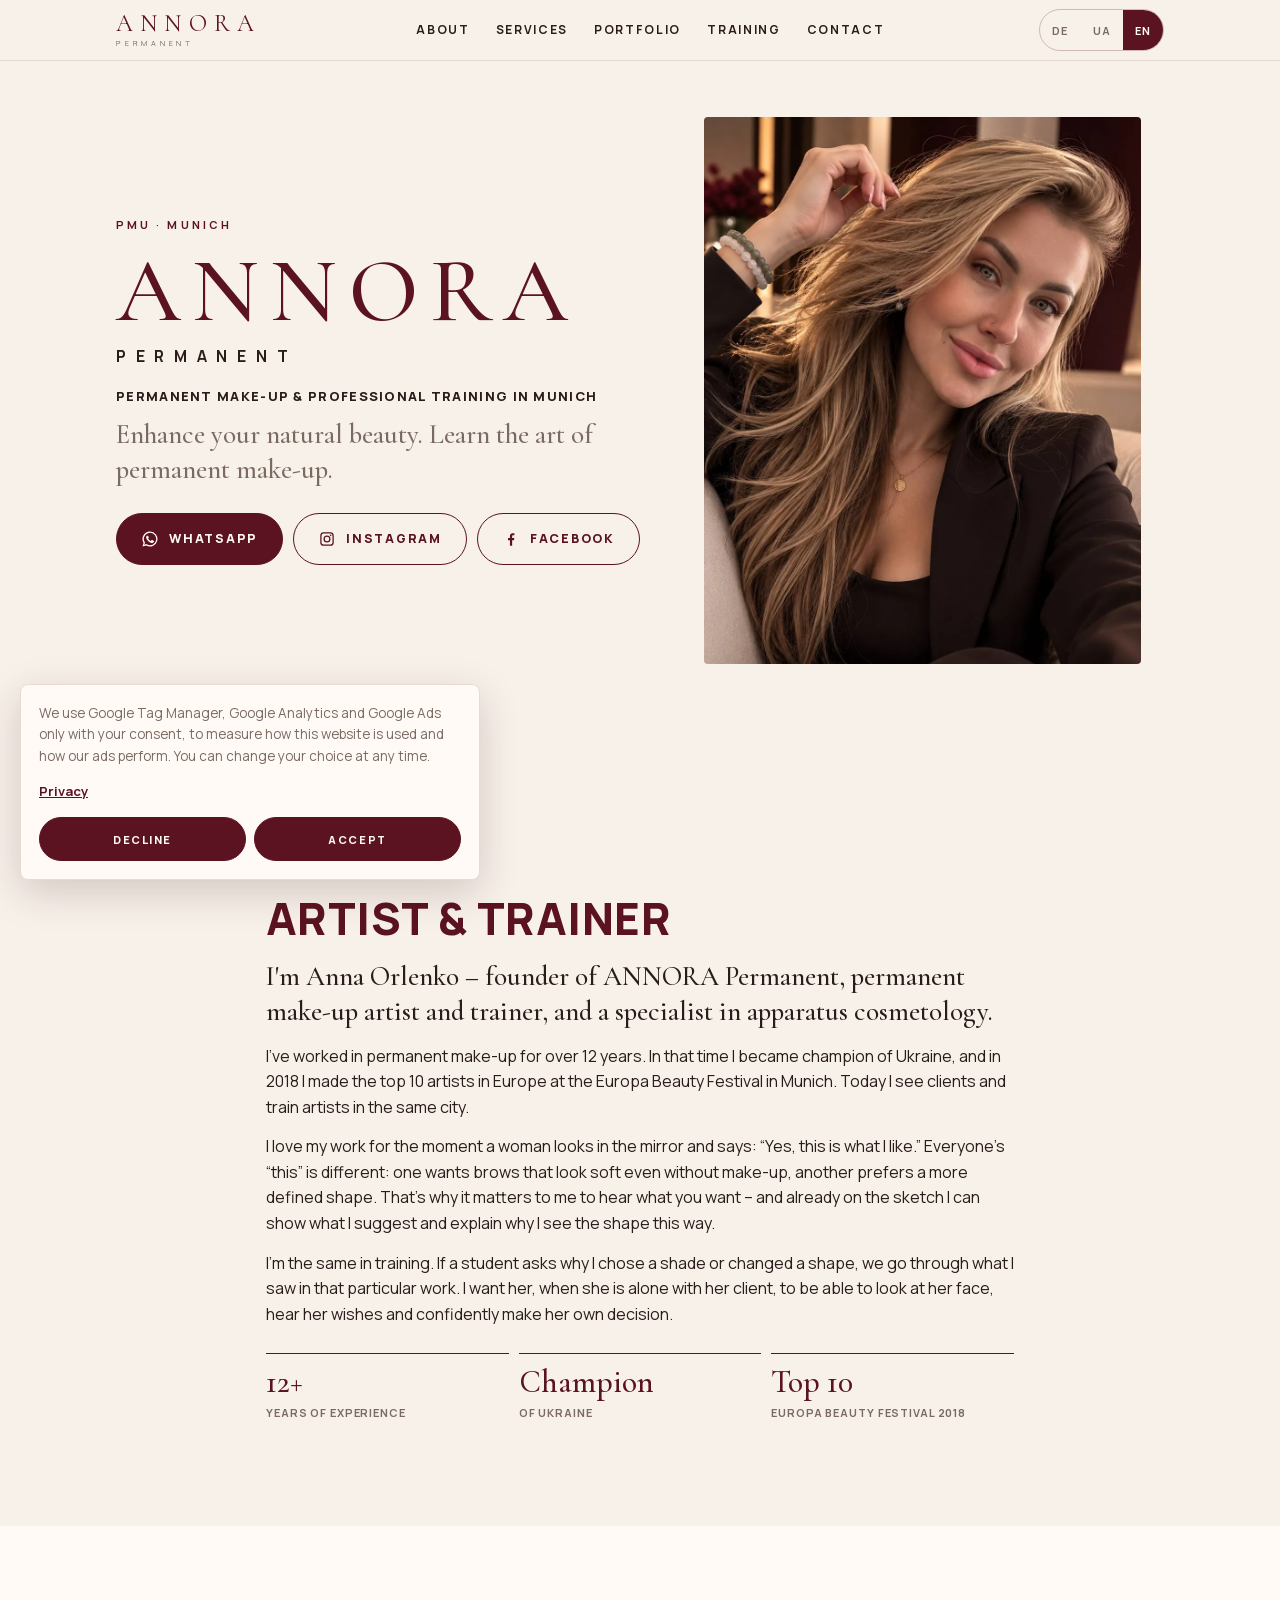
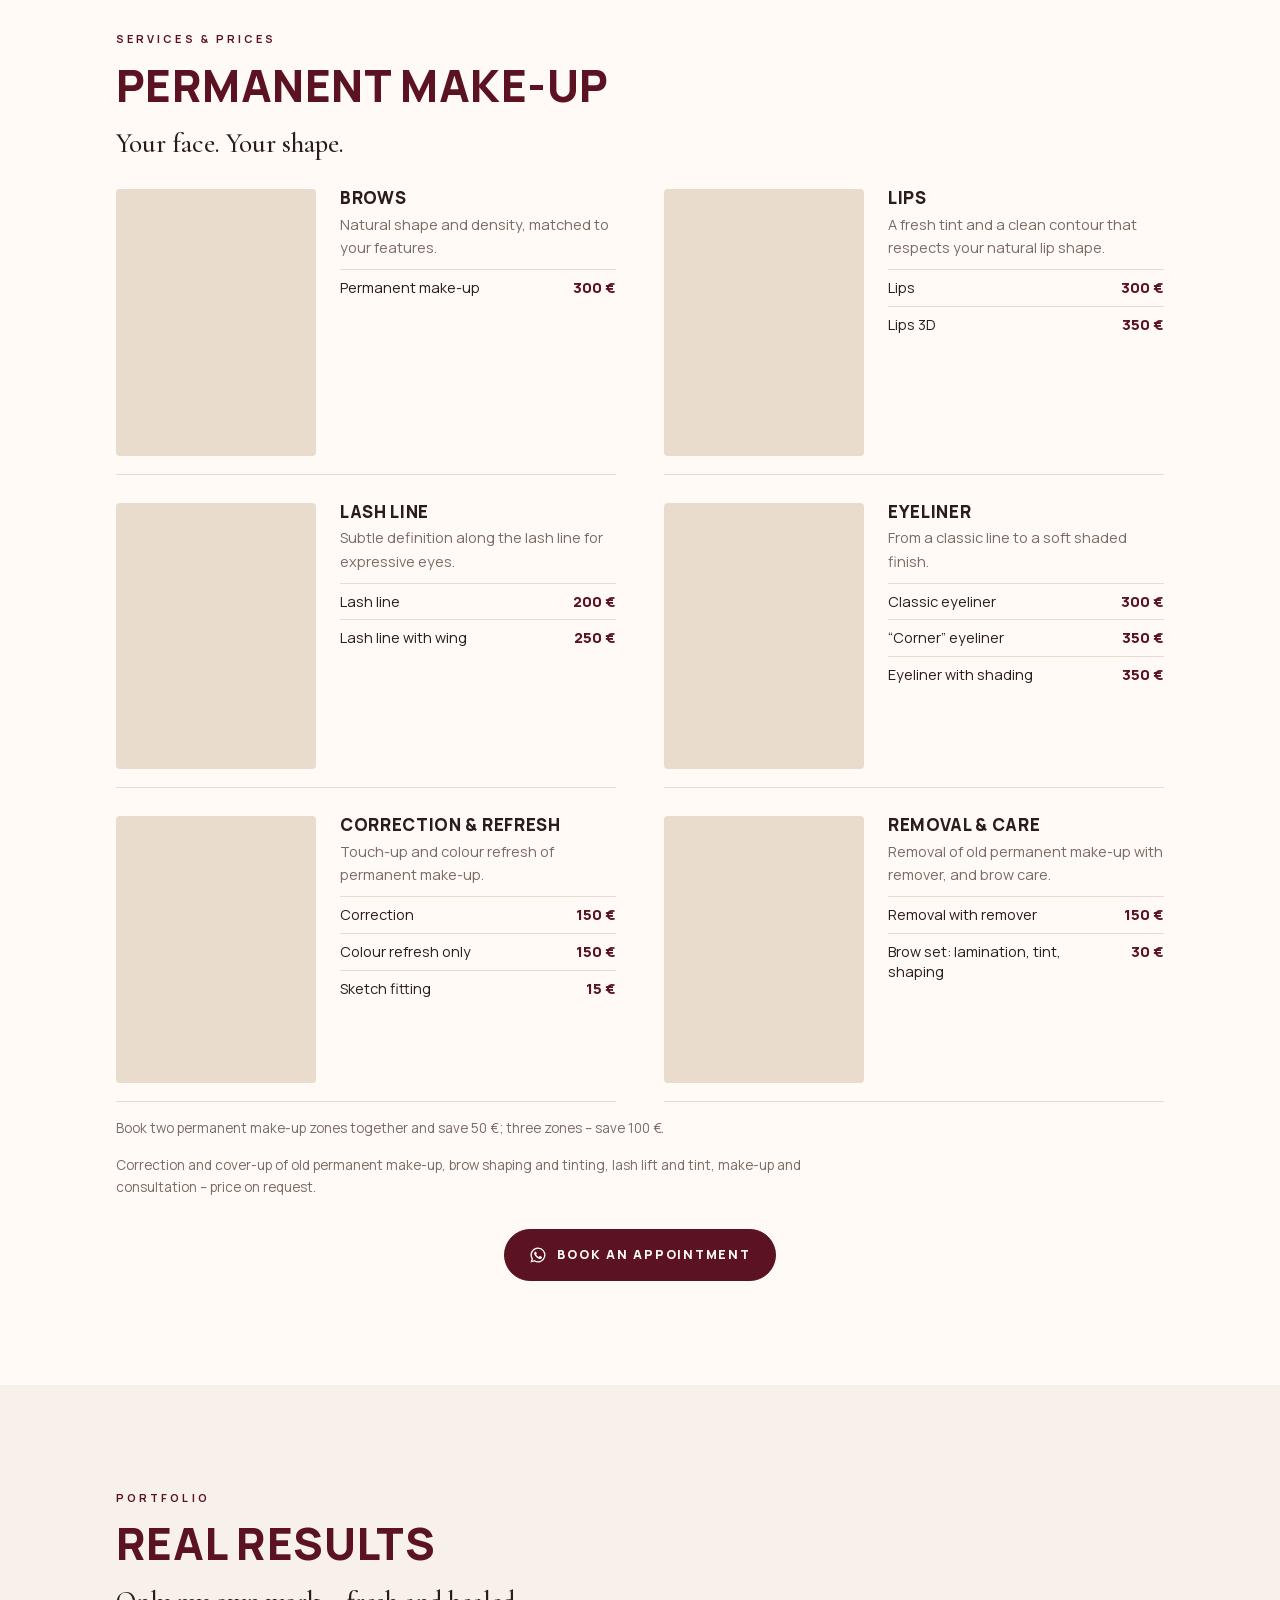
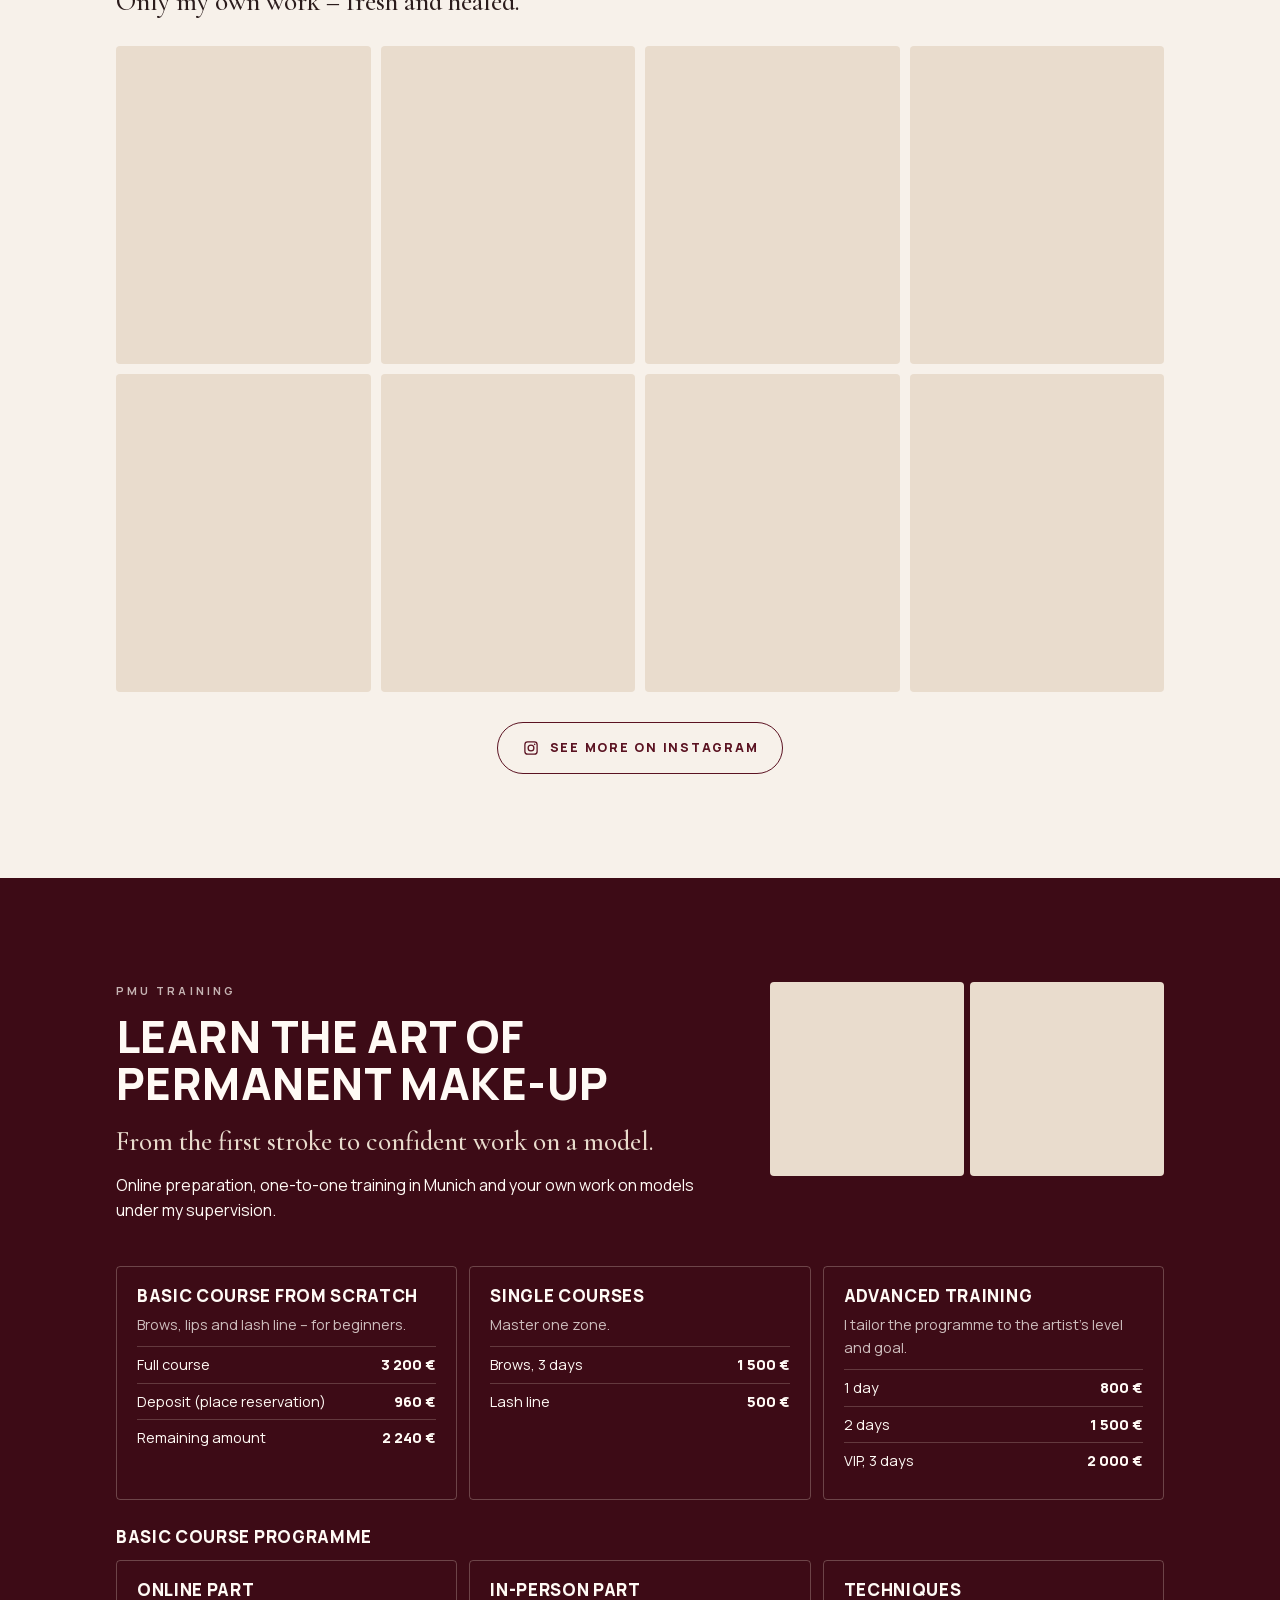
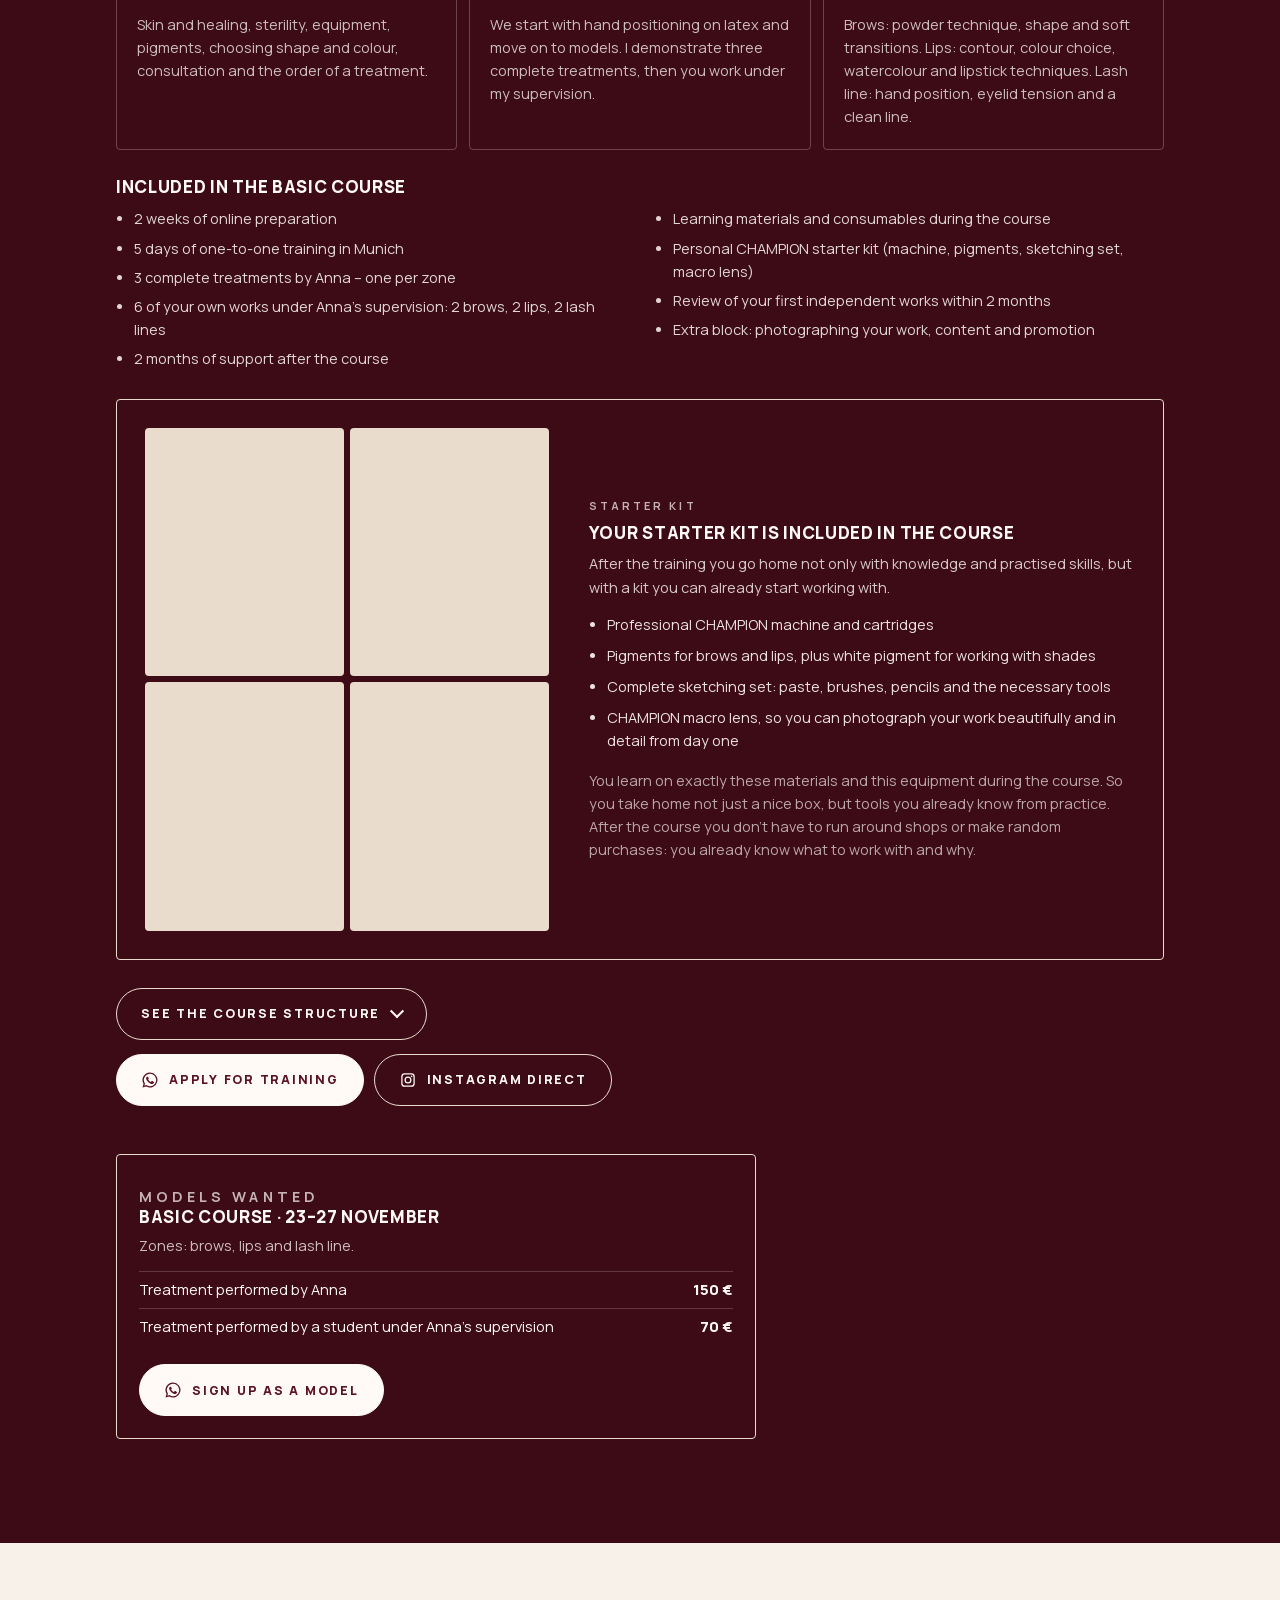
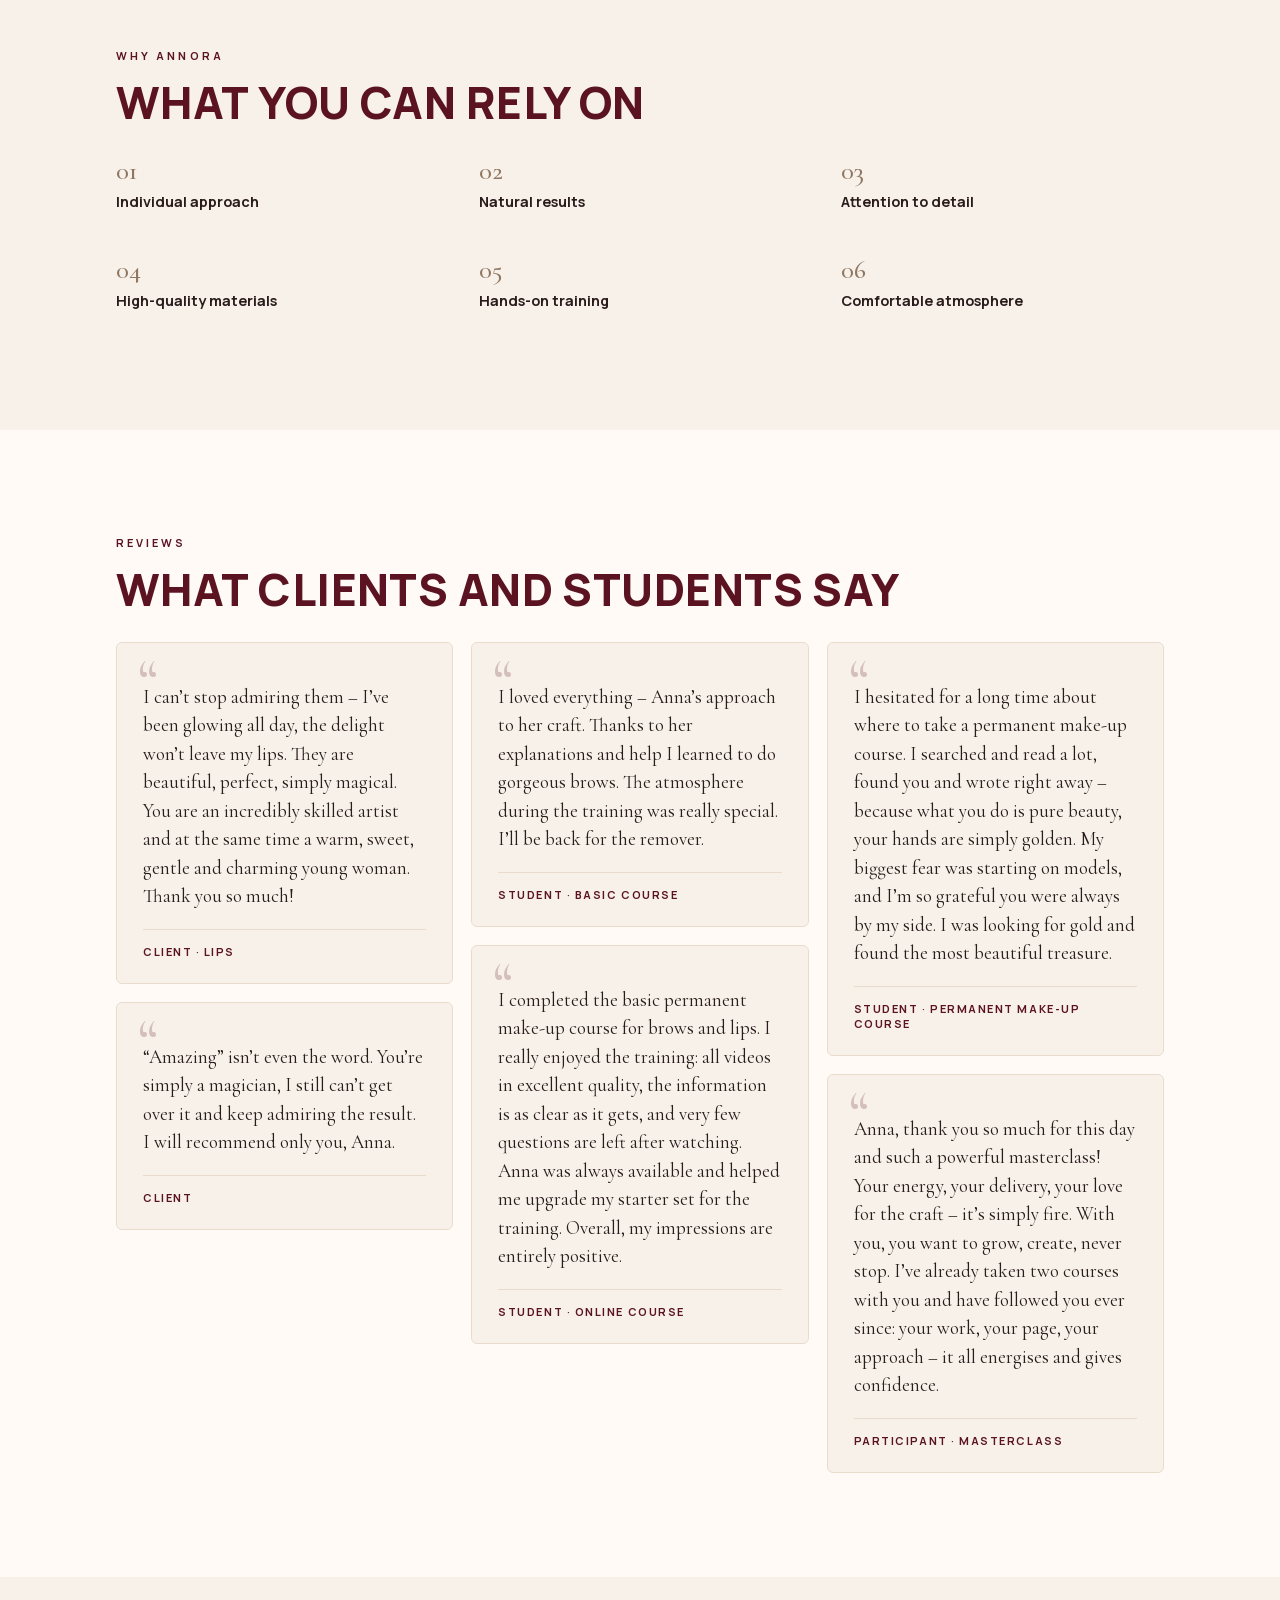
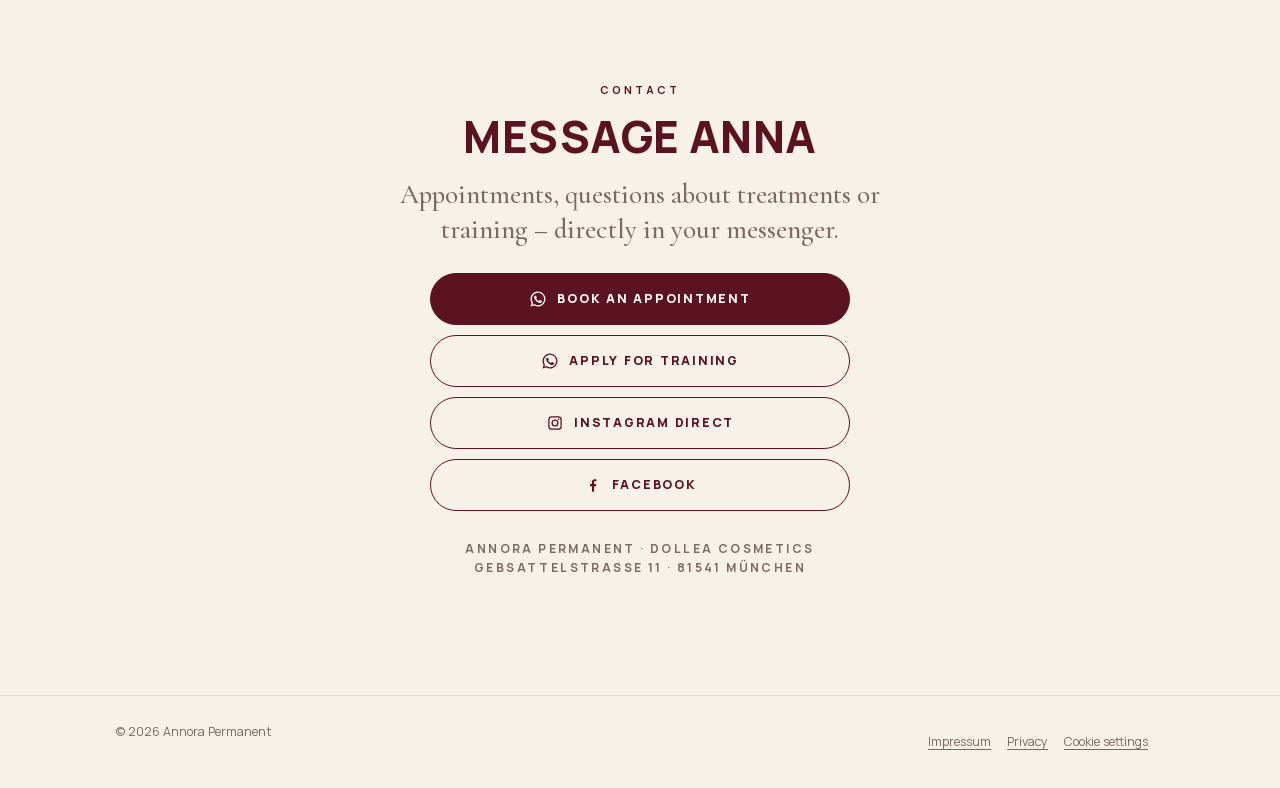
==== index.html @ d79e2d9b "Annora Permanent: landing site (DE/UK/EN) Co-Authored-By: Claude Sonnet 5.5 <noreply@anthropic.com>" ====
<!doctype html>
<html lang="de">
<head>
<meta charset="utf-8">
<meta name="viewport" content="width=device-width, initial-scale=1">
<meta http-equiv="Content-Security-Policy" content="default-src 'none'; script-src 'self' https://www.googletagmanager.com; style-src 'self'; font-src 'self'; img-src 'self' data: https://www.googletagmanager.com https://*.google-analytics.com https://www.google.com https://*.g.doubleclick.net https://www.googleadservices.com; connect-src 'self' https://*.google-analytics.com https://*.analytics.google.com https://*.googletagmanager.com https://*.g.doubleclick.net https://www.google.com https://www.googleadservices.com; base-uri 'self'; form-action 'none'; object-src 'none'">
<meta name="referrer" content="strict-origin-when-cross-origin">
<meta name="robots" content="noindex, nofollow">
<meta name="theme-color" content="#f7f1ea">
<title>Annora Permanent – Permanent Make-up & PMU Ausbildung in München</title>
<meta name="description" content="Permanent Make-up in München: Augenbrauen, Lippen, Wimpernkranz, Korrektur und Entfernung. PMU Ausbildung für Einsteiger und Profis bei Anna – über 12 Jahre Erfahrung.">
<link rel="preload" href="fonts/manrope-latin-0.woff2" as="font" type="font/woff2" crossorigin>
<link rel="preload" href="fonts/cormorant-garamond-latin-0.woff2" as="font" type="font/woff2" crossorigin>
<link rel="stylesheet" href="styles.css">
</head>
<body>

<div class="note" data-i18n="note"></div>

<header>
  <div class="wrap bar">
    <a class="logo" href="#top">ANNORA<small>PERMANENT</small></a>
    <nav>
      <a href="#about" data-i18n="nav.about"></a>
      <a href="#services" data-i18n="nav.services"></a>
      <a href="#portfolio" data-i18n="nav.portfolio"></a>
      <a href="#training" data-i18n="nav.training"></a>
      <a href="#contact" data-i18n="nav.contact"></a>
    </nav>
    <div class="lang" role="group" aria-label="Sprache">
      <button type="button" data-lang="de">DE</button><button type="button" data-lang="uk">UA</button><button type="button" data-lang="en">EN</button>
    </div>
  </div>
</header>

<noscript><p class="note"><a href="https://www.instagram.com/annora_permanent/" rel="noopener noreferrer">Annora Permanent auf Instagram</a></p></noscript>
<main id="top">
<section class="hero">
  <div class="wrap hero-grid">
    <div class="ph photo"><img src="img/hero.webp?v=20261115" width="960" height="1200" alt="" data-alt="hero" fetchpriority="high" decoding="async"></div>
    <div>
      <p class="eyebrow" data-i18n="hero.eyebrow"></p>
      <h1>ANNORA<span>PERMANENT</span></h1>
      <p class="sub" data-i18n="hero.sub"></p>
      <p class="lead" data-i18n="hero.lead"></p>
      <div class="btns">
        <a class="btn solid" data-channel="whatsapp" data-intent="appointment"><svg><use href="#i-wa"/></svg>WhatsApp</a>
        <a class="btn" data-channel="instagram" data-intent="appointment"><svg><use href="#i-ig"/></svg>Instagram</a>
        <a class="btn" data-channel="facebook" data-intent="appointment"><svg><use href="#i-fb"/></svg>Facebook</a>
      </div>
    </div>
  </div>
</section>

<section class="about" id="about">
  <div class="wrap about-grid">
    <div>
      <p class="eyebrow" data-i18n="about.eyebrow"></p>
      <h2 data-i18n="about.title"></h2>
      <p class="lead" data-i18n="about.lead"></p>
      <p data-i18n="about.p1"></p>
      <p data-i18n="about.p2"></p>
      <p data-i18n="about.p3"></p>
      <ul class="facts" id="facts"></ul>
    </div>
  </div>
</section>

<section class="services" id="services">
  <div class="wrap">
    <p class="eyebrow" data-i18n="services.eyebrow"></p>
    <h2 data-i18n="services.title"></h2>
    <p class="lead" data-i18n="services.lead"></p>
    <div class="cards" id="cards"></div>
    <p class="fine" data-i18n="services.combo"></p>
    <p class="fine" data-i18n="services.onreq"></p>
    <div class="center"><a class="btn solid" data-channel="whatsapp" data-intent="appointment"><svg><use href="#i-wa"/></svg><span data-i18n="cta.book"></span></a></div>
  </div>
</section>

<section id="portfolio">
  <div class="wrap">
    <p class="eyebrow" data-i18n="portfolio.eyebrow"></p>
    <h2 data-i18n="portfolio.title"></h2>
    <p class="lead" data-i18n="portfolio.lead"></p>
    <div class="gallery" id="gallery"></div>
    <div class="center"><a class="btn" data-channel="instagram" data-intent="profile"><svg><use href="#i-ig"/></svg><span data-i18n="cta.more"></span></a></div>
  </div>
</section>

<section class="training" id="training">
  <div class="wrap">
    <div class="train-grid">
      <div>
        <p class="eyebrow" data-i18n="training.eyebrow"></p>
        <h2 data-i18n="training.title"></h2>
        <p class="lead" data-i18n="training.lead"></p>
        <p data-i18n="training.p"></p>
      </div>
      <div class="t-photos">
        <div class="ph photo"><img src="img/train.webp?v=20261115" width="800" height="800" alt="" data-alt="train" loading="lazy" decoding="async"></div>
        <div class="ph photo"><img src="img/student.webp?v=20261115" width="800" height="800" alt="" data-alt="student" loading="lazy" decoding="async"></div>
      </div>
    </div>
    <div class="formats" id="formats"></div>
    <div class="prog">
      <h3 data-i18n="training.progTitle"></h3>
      <div class="formats" id="prog"></div>
    </div>
    <div class="incl">
      <h3 data-i18n="training.inclTitle"></h3>
      <ul id="incl"></ul>
    </div>
    <div class="kit">
      <div class="kit-ph">
        <div class="ph photo"><img src="img/kit-1.webp?v=20261115" width="720" height="900" alt="" data-alt="kit1" loading="lazy" decoding="async"></div>
        <div class="ph photo"><img src="img/kit-2.webp?v=20261115" width="720" height="900" alt="" data-alt="kit2" loading="lazy" decoding="async"></div>
        <div class="ph photo"><img src="img/kit-3.webp?v=20261115" width="720" height="900" alt="" data-alt="kit3" loading="lazy" decoding="async"></div>
        <div class="ph photo"><img src="img/kit-4.webp?v=20261115" width="720" height="900" alt="" data-alt="kit4" loading="lazy" decoding="async"></div>
      </div>
      <div class="kit-txt">
        <p class="eyebrow" data-i18n="training.kit.eyebrow"></p>
        <h3 data-i18n="training.kit.title"></h3>
        <p data-i18n="training.kit.lead"></p>
        <ul id="kit"></ul>
        <p class="fine" data-i18n="training.kit.note"></p>
      </div>
    </div>
    <details class="struct" id="structure">
      <summary class="btn light"><span data-i18n="training.struct.btn"></span></summary>
      <div class="struct-body" id="struct"></div>
    </details>
    <div class="btns">
      <a class="btn light solid" data-channel="whatsapp" data-intent="training"><svg><use href="#i-wa"/></svg><span data-i18n="cta.apply"></span></a>
      <a class="btn light" data-channel="instagram" data-intent="training"><svg><use href="#i-ig"/></svg>Instagram Direct</a>
    </div>
    <div class="models">
      <p class="eyebrow" data-i18n="training.modelsEyebrow"></p>
      <h3 data-i18n="training.modelsTitle"></h3>
      <p data-i18n="training.modelsText"></p>
      <div id="models"></div>
      <div class="btns">
        <a class="btn light solid" data-channel="whatsapp" data-intent="model"><svg><use href="#i-wa"/></svg><span data-i18n="training.modelsCta"></span></a>
      </div>
    </div>
  </div>
</section>

<section>
  <div class="wrap">
    <p class="eyebrow" data-i18n="adv.eyebrow"></p>
    <h2 data-i18n="adv.title"></h2>
    <ul class="adv" id="adv"></ul>
  </div>
</section>

<section class="reviews">
  <div class="wrap">
    <p class="eyebrow" data-i18n="rev.eyebrow"></p>
    <h2 data-i18n="rev.title"></h2>
    <div class="rev" id="rev"></div>
  </div>
</section>

<section class="contact" id="contact">
  <div class="wrap">
    <p class="eyebrow" data-i18n="contact.eyebrow"></p>
    <h2 data-i18n="contact.title"></h2>
    <p class="lead" data-i18n="contact.lead"></p>
    <div class="btns">
      <a class="btn solid" data-channel="whatsapp" data-intent="appointment"><svg><use href="#i-wa"/></svg><span data-i18n="cta.book"></span></a>
      <a class="btn" data-channel="whatsapp" data-intent="training"><svg><use href="#i-wa"/></svg><span data-i18n="cta.apply"></span></a>
      <a class="btn" data-channel="instagram" data-intent="appointment"><svg><use href="#i-ig"/></svg>Instagram Direct</a>
      <a class="btn" data-channel="facebook" data-intent="appointment"><svg><use href="#i-fb"/></svg>Facebook</a>
    </div>
    <p class="addr">Annora Permanent · Dollea Cosmetics<br>Gebsattelstraße 11 · 81541 München</p>
  </div>
</section>
</main>

<footer>
  <div class="wrap">
    <span>© <span id="year"></span> Annora Permanent</span>
    <span><a href="impressum.html" data-i18n="foot.imprint"></a><a href="datenschutz.html" data-i18n="foot.privacy"></a><button id="consentOpen" data-i18n="foot.cookies"></button></span>
  </div>
</footer>

<div class="sticky">
  <a class="btn solid" data-channel="whatsapp" data-intent="appointment"><svg><use href="#i-wa"/></svg>WhatsApp</a>
  <a class="btn" data-channel="instagram" data-intent="appointment"><svg><use href="#i-ig"/></svg>Instagram</a>
</div>

<div class="consent" id="consent" role="dialog" aria-live="polite">
  <p data-i18n="consent.text"></p>
  <p><a class="clink" href="datenschutz.html" data-i18n="foot.privacy"></a></p>
  <div class="row">
    <button class="btn solid" id="consentNo" data-i18n="consent.no"></button>
    <button class="btn solid" id="consentYes" data-i18n="consent.yes"></button>
  </div>
</div>

<div class="lightbox" id="lightbox" role="dialog" aria-modal="true" aria-label="Foto">
  <button class="x" aria-label="Close">×</button>
  <div class="ph" id="lightboxImg"></div>
</div>

<svg class="sprite" width="0" height="0" aria-hidden="true">
  <symbol id="i-wa" viewBox="0 0 24 24"><path d="M12 2a10 10 0 0 0-8.6 15.1L2 22l5-1.3A10 10 0 1 0 12 2Zm0 18.2a8.2 8.2 0 0 1-4.2-1.2l-.3-.2-3 .8.8-2.9-.2-.3A8.2 8.2 0 1 1 12 20.2Zm4.5-6.1c-.2-.1-1.5-.7-1.7-.8s-.4-.1-.6.1-.6.8-.8 1-.3.2-.5.1a6.700 6.700 0 0 1-3.300-2.900c-.3-.4.300-.4.700-1.300.1-.2 0-.3 0-.5l-.800-1.800c-.2-.5-.4-.4-.6-.4h-.5a1 1 0 0 0-.7.3 2.900 2.900 0 0 0-.9 2.200 5 5 0 0 0 1.100 2.700 11.500 11.500 0 0 0 4.400 3.900c1.600.7 2.300.8 3.100.6a2.600 2.600 0 0 0 1.700-1.200 2.100 2.100 0 0 0 .2-1.200c-.1-.1-.300-.200-.500-.300Z"/></symbol>
  <symbol id="i-ig" viewBox="0 0 24 24"><path d="M12 7.300a4.700 4.700 0 1 0 0 9.400 4.700 4.700 0 0 0 0-9.400Zm0 7.700a3 3 0 1 1 0-6 3 3 0 0 1 0 6Zm6-7.900a1.100 1.100 0 1 1-2.200 0 1.100 1.100 0 0 1 2.200 0ZM16.500 3h-9A4.500 4.500 0 0 0 3 7.500v9A4.500 4.500 0 0 0 7.500 21h9a4.500 4.500 0 0 0 4.500-4.500v-9A4.500 4.500 0 0 0 16.500 3Zm2.800 13.500a2.800 2.800 0 0 1-2.800 2.800h-9a2.800 2.800 0 0 1-2.800-2.800v-9a2.800 2.800 0 0 1 2.800-2.800h9a2.800 2.800 0 0 1 2.800 2.800v9Z"/></symbol>
  <symbol id="i-fb" viewBox="0 0 24 24"><path d="M13.500 21v-7.500h2.500l.4-3h-2.900V8.600c0-.9.300-1.500 1.500-1.500h1.500V4.400A21 21 0 0 0 14.300 4.300c-2.200 0-3.700 1.300-3.700 3.800v2.400H8v3h2.600V21h2.900Z"/></symbol>
</svg>

<script src="app.js" defer></script>
</body>
</html>
---- styles.css ----
/* Шрифты лежат локально (SIL Open Font License) — запросов к Google нет */
@font-face{font-family:'Cormorant Garamond';font-style:normal;font-weight:400 500;font-display:swap;src:url(fonts/cormorant-garamond-cyrillic-0.woff2) format('woff2');unicode-range:U+0301, U+0400-045F, U+0490-0491, U+04B0-04B1, U+2116}
@font-face{font-family:'Cormorant Garamond';font-style:normal;font-weight:400 500;font-display:swap;src:url(fonts/cormorant-garamond-latin-0.woff2) format('woff2');unicode-range:U+0000-00FF, U+0131, U+0152-0153, U+02BB-02BC, U+02C6, U+02DA, U+02DC, U+0304, U+0308, U+0329, U+2000-206F, U+20AC, U+2122, U+2191, U+2193, U+2212, U+2215, U+FEFF, U+FFFD}
@font-face{font-family:'Manrope';font-style:normal;font-weight:400 800;font-display:swap;src:url(fonts/manrope-cyrillic-0.woff2) format('woff2');unicode-range:U+0301, U+0400-045F, U+0490-0491, U+04B0-04B1, U+2116}
@font-face{font-family:'Manrope';font-style:normal;font-weight:400 800;font-display:swap;src:url(fonts/manrope-latin-0.woff2) format('woff2');unicode-range:U+0000-00FF, U+0131, U+0152-0153, U+02BB-02BC, U+02C6, U+02DA, U+02DC, U+0304, U+0308, U+0329, U+2000-206F, U+20AC, U+2122, U+2191, U+2193, U+2212, U+2215, U+FEFF, U+FFFD}
:root{
  --cream:#f7f1ea; --paper:#fffaf5; --sand:#e9dccd; --taupe:#b9a48f;
  --wine:#5b1322; --wine-deep:#3d0b16; --ink:#2b1c1c; --muted:#7a6a62;
  --serif:"Cormorant Garamond",Georgia,serif; --sans:"Manrope",system-ui,-apple-system,"Segoe UI",sans-serif;
  --pad:20px; --max:1120px;
}
*{box-sizing:border-box}
html{scroll-behavior:smooth;-webkit-text-size-adjust:100%}
section[id]{scroll-margin-top:68px}
body.lock{overflow:hidden}
.sprite{position:absolute;width:0;height:0}
a:focus-visible,button:focus-visible{outline:2px solid var(--wine);outline-offset:3px}
.training a:focus-visible,.lightbox button:focus-visible{outline-color:var(--sand)}
@media(prefers-reduced-motion:reduce){html{scroll-behavior:auto}.btn{transition:none}}
body{margin:0;background:var(--cream);color:var(--ink);font-family:var(--sans);font-size:16px;line-height:1.6;padding-bottom:72px}
img{max-width:100%;display:block}
a{color:inherit}
.wrap{max-width:var(--max);margin:0 auto;padding:0 var(--pad)}
section{padding:64px 0}
.eyebrow{font-size:11px;letter-spacing:.28em;text-transform:uppercase;color:var(--wine);font-weight:700;margin:0 0 14px}
h1,h2,h3{margin:0;font-weight:800;line-height:1.05;text-transform:uppercase;letter-spacing:.01em}
h2{font-size:clamp(28px,6vw,44px);color:var(--wine);margin-bottom:18px}
h3{font-size:17px;letter-spacing:.04em}
p{margin:0 0 14px}
.lead{font-family:var(--serif);font-size:clamp(21px,3.4vw,27px);line-height:1.3;font-weight:500}

/* header */
header{position:sticky;top:0;z-index:30;background:rgba(247,241,234,.97);border-bottom:1px solid rgba(91,19,34,.1)}
.bar{display:flex;align-items:center;justify-content:space-between;height:60px;gap:12px}
.logo{font-family:var(--serif);font-size:24px;letter-spacing:.3em;text-decoration:none;color:var(--wine);line-height:1}
.logo small{display:block;font-family:var(--sans);font-size:7.5px;letter-spacing:.5em;margin-top:4px;color:var(--muted)}
nav{display:none;gap:26px;font-size:12px;letter-spacing:.14em;text-transform:uppercase;font-weight:700}
nav a{text-decoration:none;padding:12px 0;white-space:nowrap}
nav a:hover{color:var(--wine)}
.lang{display:flex;border:1px solid rgba(91,19,34,.25);border-radius:99px;overflow:hidden}
.lang button{border:0;background:none;font:700 11px var(--sans);letter-spacing:.1em;min-height:40px;padding:0 12px;color:var(--muted);cursor:pointer}
.lang button[aria-pressed=true]{background:var(--wine);color:var(--paper)}

/* buttons */
.btn{display:inline-flex;align-items:center;justify-content:center;gap:10px;min-height:52px;padding:0 24px;border-radius:99px;font:800 12.5px var(--sans);letter-spacing:.14em;text-transform:uppercase;text-decoration:none;border:1.5px solid var(--wine);color:var(--wine);background:transparent;transition:background-color .2s,color .2s,border-color .2s;cursor:pointer}
.btn svg{width:18px;height:18px;flex:none;fill:currentColor}
.btn.solid{background:var(--wine);color:var(--paper)}
.btn:hover{background:var(--wine-deep);border-color:var(--wine-deep);color:var(--paper)}
.btn.light{border-color:var(--sand);color:var(--paper)}
.btn.light.solid{background:var(--paper);color:var(--wine);border-color:var(--paper)}
.btn.light:hover{background:var(--sand);border-color:var(--sand);color:var(--wine-deep)}
.btns{display:grid;gap:10px}

/* photo placeholders */
.ph{position:relative;background:linear-gradient(150deg,#e6d5c3,#cdb39c 55%,#b08e78);border-radius:4px;overflow:hidden;display:flex;align-items:flex-end;min-height:120px}
.ph::after{content:attr(data-label);font-size:10px;letter-spacing:.2em;text-transform:uppercase;color:rgba(61,11,22,.6);padding:12px;font-weight:700}
.ph.b{background:linear-gradient(200deg,#d9b9ae,#b9837c 60%,#8d4f52)}
.ph.photo{background:#e9dccd;min-height:0}
.ph.photo::after{display:none}
.ph.photo img{position:absolute;inset:0;width:100%;height:100%;object-fit:cover;display:block}
.ph.c{background:linear-gradient(160deg,#efe4d8,#d8c4b0)}
.ph.d{background:linear-gradient(140deg,#7b2a37,#3d0b16)}
.ph.d::after{color:rgba(255,250,245,.6)}

/* hero */
.hero{padding:28px 0 56px}
.hero-grid{display:grid;gap:28px}
.hero-grid .ph{order:2}
.hero .ph{aspect-ratio:4/5}
.hero h1{font-family:var(--serif);font-weight:500;font-size:clamp(44px,13vw,92px);letter-spacing:.12em;color:var(--wine);line-height:.95}
.hero h1 span{display:block;font-family:var(--sans);font-weight:700;font-size:.17em;letter-spacing:.62em;margin-top:.9em;color:var(--ink)}
.hero .sub{font-weight:800;text-transform:uppercase;letter-spacing:.1em;font-size:13px;margin:22px 0 10px}
.hero .lead{color:var(--muted);margin-bottom:26px}

/* about */
.about-grid{display:grid;gap:28px}
.about .ph{aspect-ratio:3/4}
.facts{display:grid;grid-template-columns:repeat(3,1fr);gap:10px;margin:26px 0 0;padding:0;list-style:none}
.facts li{border-top:1.5px solid var(--wine);padding-top:12px;font-size:11px;letter-spacing:.08em;text-transform:uppercase;font-weight:700;color:var(--muted)}
.facts b{display:block;font-family:var(--serif);font-size:clamp(21px,5.6vw,32px);font-weight:500;color:var(--wine);letter-spacing:0;line-height:1;margin-bottom:6px;text-transform:none}

/* services */
.services{background:var(--paper)}
.cards{display:grid;gap:18px;margin-top:28px}
.card{display:grid;grid-template-columns:150px 1fr;gap:16px;align-items:start;padding-bottom:18px;border-bottom:1px solid var(--sand)}
.card .ph{aspect-ratio:3/4;min-height:0}
.card .ph::after{display:none}
.card p{font-size:14.5px;color:var(--muted);margin:6px 0 8px}
.rows{list-style:none;margin:10px 0 0;padding:0}
.rows li{display:flex;justify-content:space-between;align-items:baseline;gap:14px;padding:8px 0;border-top:1px solid var(--sand);font-size:14.5px;line-height:1.35}
.rows b{white-space:nowrap;font-weight:800;color:var(--wine)}
.fine{font-size:13.5px;color:var(--muted);margin:16px 0 0;max-width:760px}
.center{text-align:center;margin-top:30px}

/* portfolio */
.gallery{display:grid;grid-template-columns:repeat(2,1fr);gap:6px;margin:26px 0}
.gallery button{all:unset;cursor:zoom-in;display:block}
.gallery .ph{aspect-ratio:4/5;min-height:0}
.gallery button:focus-visible .ph{outline:2px solid var(--wine);outline-offset:2px}
.lightbox{position:fixed;inset:0;z-index:60;background:rgba(43,10,18,.92);display:none;align-items:center;justify-content:center;padding:20px}
.lightbox.open{display:flex}
.lightbox .ph{width:min(92vw,560px);aspect-ratio:4/5}
.lightbox .x{position:absolute;top:14px;right:14px;width:44px;height:44px;border:0;border-radius:50%;background:var(--paper);font-size:22px;cursor:pointer;color:var(--wine)}

/* training */
.training{background:var(--wine-deep);color:var(--paper)}
.training h2,.training .eyebrow{color:var(--paper)}
.training .eyebrow{opacity:.7}
.training .lead{color:var(--sand)}
.formats{display:grid;gap:12px;margin:28px 0}
.format{border:1px solid rgba(233,220,205,.28);border-radius:4px;padding:20px}
.format p{font-size:14.5px;color:rgba(255,250,245,.75);margin:8px 0 0}
.training .rows li{border-color:rgba(233,220,205,.22)}
.training .rows b{color:var(--paper)}
.training .fine{color:rgba(255,250,245,.65);margin:0}
.incl,.models{margin:0 0 28px}
.incl ul{margin:12px 0;padding-left:18px;font-size:14.5px;color:rgba(255,250,245,.85)}
.incl li{margin-bottom:6px;break-inside:avoid}
body.plain{padding-bottom:0}
.prog{margin:0 0 28px}
.prog h3{margin-bottom:14px}
.prog .formats{margin:0}
.legal{padding:48px var(--pad) 80px;max-width:720px}
.legal h1{font-size:clamp(20px,5.4vw,48px);color:var(--wine);margin-bottom:24px;overflow-wrap:anywhere}
.legal ul{margin:0 0 8px;padding-left:20px}
.legal li{margin-bottom:6px}
.legal code{font-size:.9em;overflow-wrap:anywhere}
.legal h2{font-size:15px;letter-spacing:.08em;margin:28px 0 8px;color:var(--ink)}
.legal p{margin:0 0 6px}
.legal .todo{background:#fff3cd;color:#5c4400;padding:1px 6px;border-radius:3px}
.legal .back{display:inline-block;margin-top:32px;padding:10px 0;font-weight:700;letter-spacing:.1em;text-transform:uppercase;font-size:12px}
.training .btns{margin:0 0 48px}
.training .models .btns{margin:0}
.models{border:1px solid var(--sand);border-radius:4px;padding:22px;margin:0}
.models p{color:rgba(255,250,245,.75);font-size:14.5px;margin:8px 0 0}
.models .rows{margin:14px 0 20px}
.t-photos{display:grid;grid-template-columns:1fr 1fr;gap:6px;margin-bottom:28px}
.t-photos .ph{aspect-ratio:1/1}

/* advantages */
.adv{display:grid;grid-template-columns:1fr 1fr;gap:22px 16px;margin-top:28px;padding:0;list-style:none;counter-reset:a}
.adv li{counter-increment:a;font-weight:700;font-size:14.5px;line-height:1.35}
.adv li::before{content:"0" counter(a);display:block;font-family:var(--serif);font-size:26px;font-weight:500;color:#8f7660;margin-bottom:4px}

/* reviews */
.reviews{background:var(--paper)}
.rev{columns:1;column-gap:18px;margin-top:30px}
.rev blockquote{break-inside:avoid;margin:0 0 18px;padding:28px 26px 24px;background:var(--cream);border:1px solid var(--sand);border-radius:6px;position:relative}
.rev blockquote::before{content:"\201C";position:absolute;top:6px;left:20px;font-family:var(--serif);font-size:64px;line-height:1;color:var(--wine);opacity:.22}
.rev blockquote p{margin:12px 0 0;font-family:var(--serif);font-size:19px;line-height:1.5;color:var(--ink,#2b0a12)}
.rev cite{display:block;font:700 11px var(--sans);letter-spacing:.14em;text-transform:uppercase;margin-top:18px;padding-top:14px;border-top:1px solid var(--sand);color:var(--wine);font-style:normal}

/* contact */
.contact{text-align:center}
.contact .lead{max-width:520px;margin:0 auto 26px;color:var(--muted)}
.contact .btns{max-width:420px;margin:0 auto}
.addr{margin-top:28px;font-size:12px;letter-spacing:.2em;text-transform:uppercase;color:var(--muted);font-weight:700}

footer{border-top:1px solid var(--sand);padding:26px 0;font-size:12.5px;color:var(--muted)}
footer .wrap{display:flex;flex-wrap:wrap;gap:8px 20px;justify-content:space-between}
footer a,footer button{all:unset;display:inline-block;padding:10px 0;cursor:pointer;text-decoration:underline;text-underline-offset:3px;margin-right:16px}

/* sticky mobile CTA */
.sticky{position:fixed;left:0;right:0;bottom:0;z-index:40;display:grid;grid-template-columns:1fr 1fr;gap:8px;padding:10px 12px calc(10px + env(safe-area-inset-bottom));background:rgba(247,241,234,.96);border-top:1px solid var(--sand)}
.sticky .btn{min-height:48px;padding:0 10px;font-size:11.5px}

/* consent */
.consent{position:fixed;left:12px;right:12px;bottom:84px;z-index:50;background:var(--paper);border:1px solid var(--sand);border-radius:8px;padding:18px;box-shadow:0 12px 40px rgba(61,11,22,.18);display:none;max-width:460px}
.consent.open{display:block}
.consent p{font-size:13.5px;color:var(--muted)}
.consent .row{display:grid;grid-template-columns:1fr 1fr;gap:8px}
.consent .clink{font-size:13px;font-weight:700;text-decoration:underline;color:var(--wine)}
.consent .btn{min-height:44px;font-size:11px;padding:0 10px;width:100%}

.note:empty{display:none}
.note{background:#fff3cd;color:#5c4400;font-size:12.5px;text-align:center;padding:8px var(--pad)}

@media(min-width:760px){
  :root{--pad:36px}
  body{padding-bottom:0}
  section{padding:104px 0}
  .sticky{display:none}
  .consent{bottom:20px;left:20px;right:auto}
  .hero{padding:56px 0 96px}
  .hero-grid{grid-template-columns:1.05fr .95fr;align-items:center;gap:64px}
  .btns{grid-template-columns:repeat(3,auto);justify-content:start}
  .contact .btns{grid-template-columns:1fr;justify-content:stretch}
  .about-grid{grid-template-columns:1fr;max-width:820px}
  .cards{grid-template-columns:1fr;gap:28px}
  .card{grid-template-columns:200px 1fr;gap:24px}
  .gallery{grid-template-columns:repeat(4,1fr);gap:10px}
  .formats{grid-template-columns:repeat(3,1fr)}
  .incl ul{columns:2;column-gap:48px}
  .models{max-width:640px}
  .train-grid{display:grid;grid-template-columns:1.2fr .8fr;gap:64px;align-items:start}
  .t-photos{margin:0}
  .adv{grid-template-columns:repeat(3,1fr);gap:40px}
  .rev{columns:2}
}
@media(min-width:980px){nav{display:flex}}
@media(min-width:1100px){.rev{columns:3}}
@media(min-width:1100px){.cards{grid-template-columns:1fr 1fr;gap:28px 48px}.card{grid-template-columns:200px 1fr}}
@media(max-width:359px){.logo{font-size:19px;letter-spacing:.2em}.lang{flex:none}.lang button{padding:0 9px}.card{grid-template-columns:1fr}.card .ph{max-width:240px}}

/* starter kit */
.kit{display:grid;gap:22px;margin:0 0 28px;padding:20px;border:1px solid var(--sand);border-radius:4px}
.kit-ph{display:grid;grid-template-columns:1fr 1fr;gap:6px;align-content:start}
.kit-ph .ph{aspect-ratio:4/5}
.kit-txt p{font-size:14.5px;color:rgba(255,250,245,.8);margin:10px 0 0}
.kit-txt .eyebrow{margin:0 0 10px;font-size:11px;color:var(--paper)}
.kit-txt ul{margin:14px 0 0;padding-left:18px;font-size:14.5px;color:rgba(255,250,245,.9)}
.kit-txt li{margin-bottom:8px}
.kit-txt .fine{margin:16px 0 0}
/* course structure (expandable) */
.struct{margin:0 0 14px}
.struct summary{list-style:none;width:100%}
.struct summary::-webkit-details-marker{display:none}
.struct summary::after{content:"";width:8px;height:8px;border-right:2px solid currentColor;border-bottom:2px solid currentColor;transform:rotate(45deg) translate(-2px,-2px);transition:transform .2s;margin-left:2px}
.struct[open] summary::after{transform:rotate(-135deg) translate(-2px,-2px)}
.struct summary:focus-visible{outline:2px solid var(--sand);outline-offset:3px}
.struct-body{padding-top:24px}
.s-head{margin:0 0 22px}
.s-head p{margin:0;font-size:14.5px;color:rgba(255,250,245,.8)}
.s-head .s-chips{font-size:12px;font-weight:800;letter-spacing:.2em;text-transform:uppercase;color:var(--sand);margin:0 0 8px}
.days{display:grid;gap:12px}
.day{border:1px solid rgba(233,220,205,.28);border-radius:4px;padding:22px 20px}
.day .eyebrow{margin:0 0 10px}
.day h4{margin:0;font-size:20px;line-height:1.1;font-weight:800;letter-spacing:.02em;text-transform:uppercase;color:var(--paper)}
.day .day-lead{margin:10px 0 0;font-family:var(--serif);font-size:19px;line-height:1.35;color:var(--sand)}
.day dl{margin:16px 0 0}
.day dt{font-size:12px;font-weight:800;letter-spacing:.14em;text-transform:uppercase;color:var(--paper);margin:14px 0 4px}
.day dd{margin:0;font-size:14.5px;line-height:1.55;color:rgba(255,250,245,.78)}
.day .day-res{margin:18px 0 0;padding:14px 16px;background:rgba(233,220,205,.1);border-radius:3px;font-size:14.5px;color:var(--paper)}
.day .day-res b{display:block;font-size:11px;font-weight:800;letter-spacing:.2em;text-transform:uppercase;color:var(--sand);margin-bottom:4px}
@media(min-width:760px){
  .kit{grid-template-columns:.85fr 1.15fr;gap:40px;padding:28px;align-items:center}
  .kit-ph{max-width:440px}
  .struct summary{width:auto;display:inline-flex}
  .days{grid-template-columns:1fr 1fr;gap:16px}
  .day{padding:26px 24px}
}
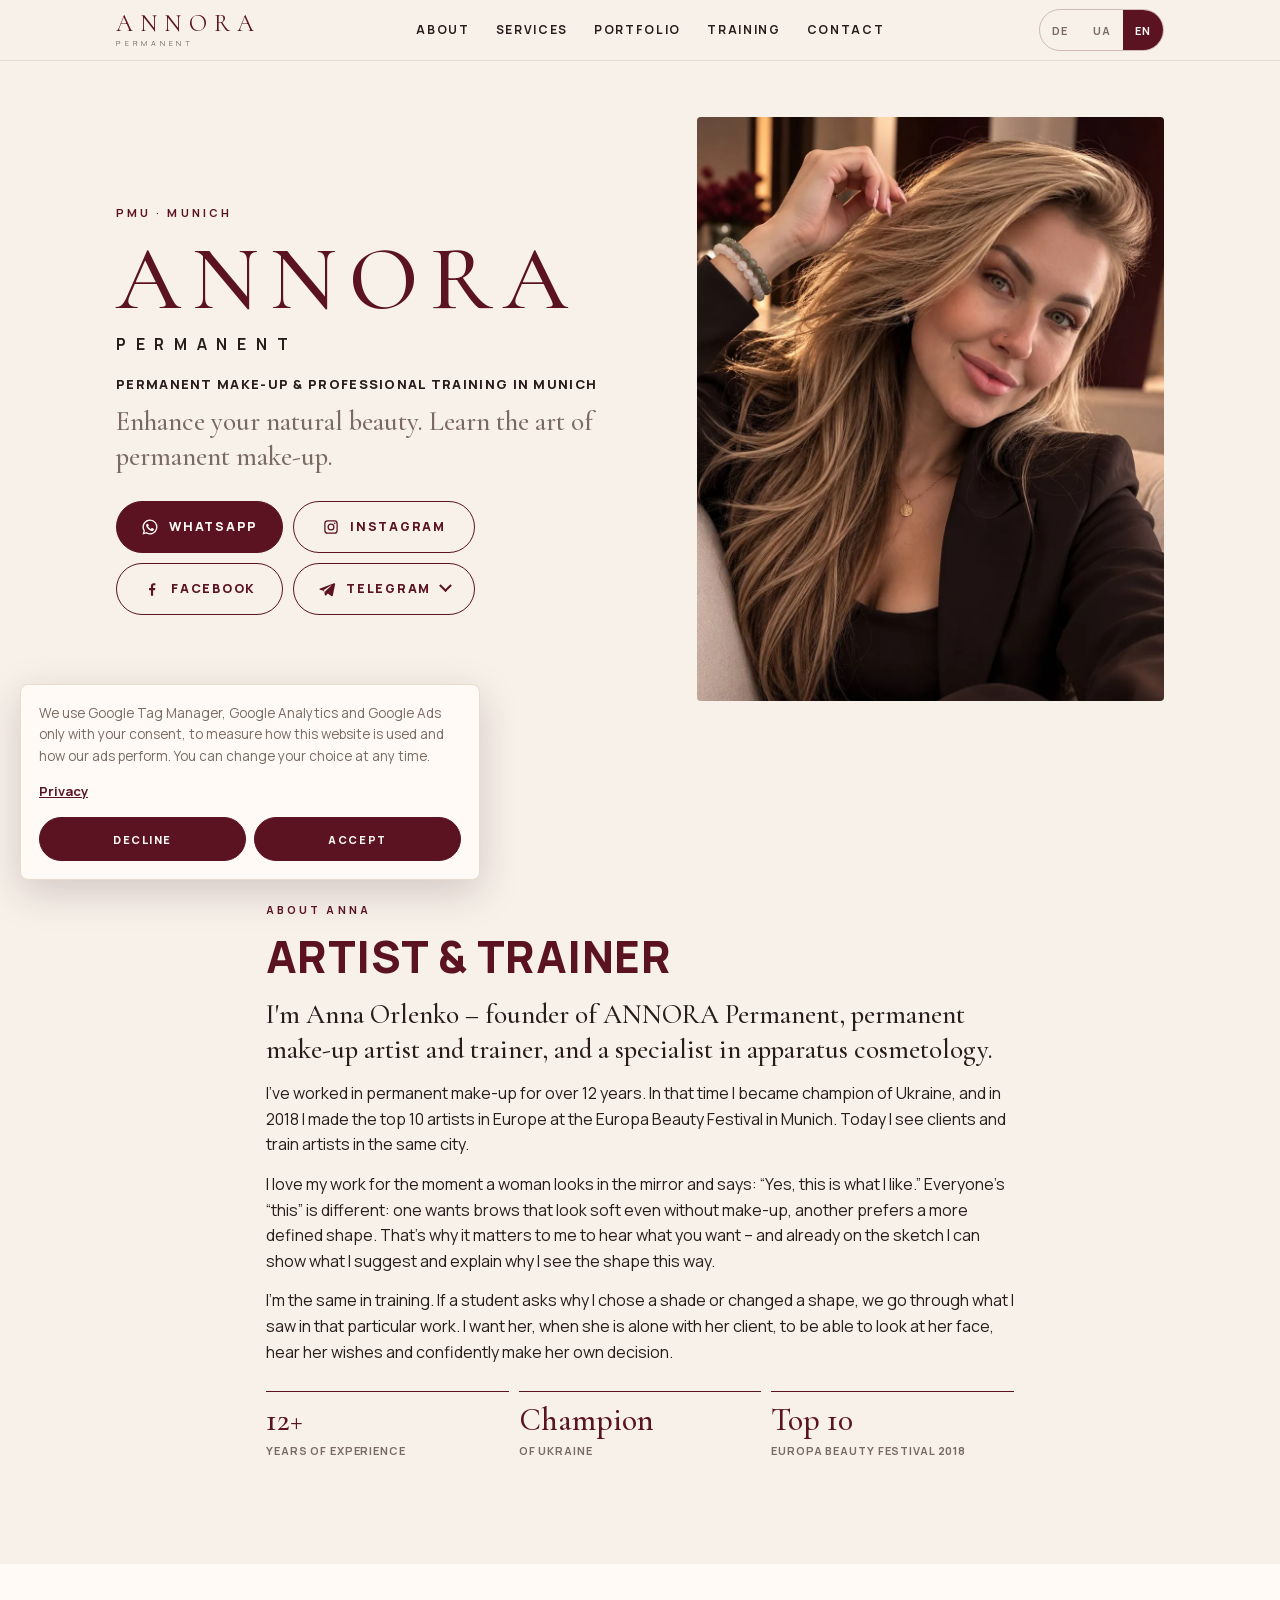
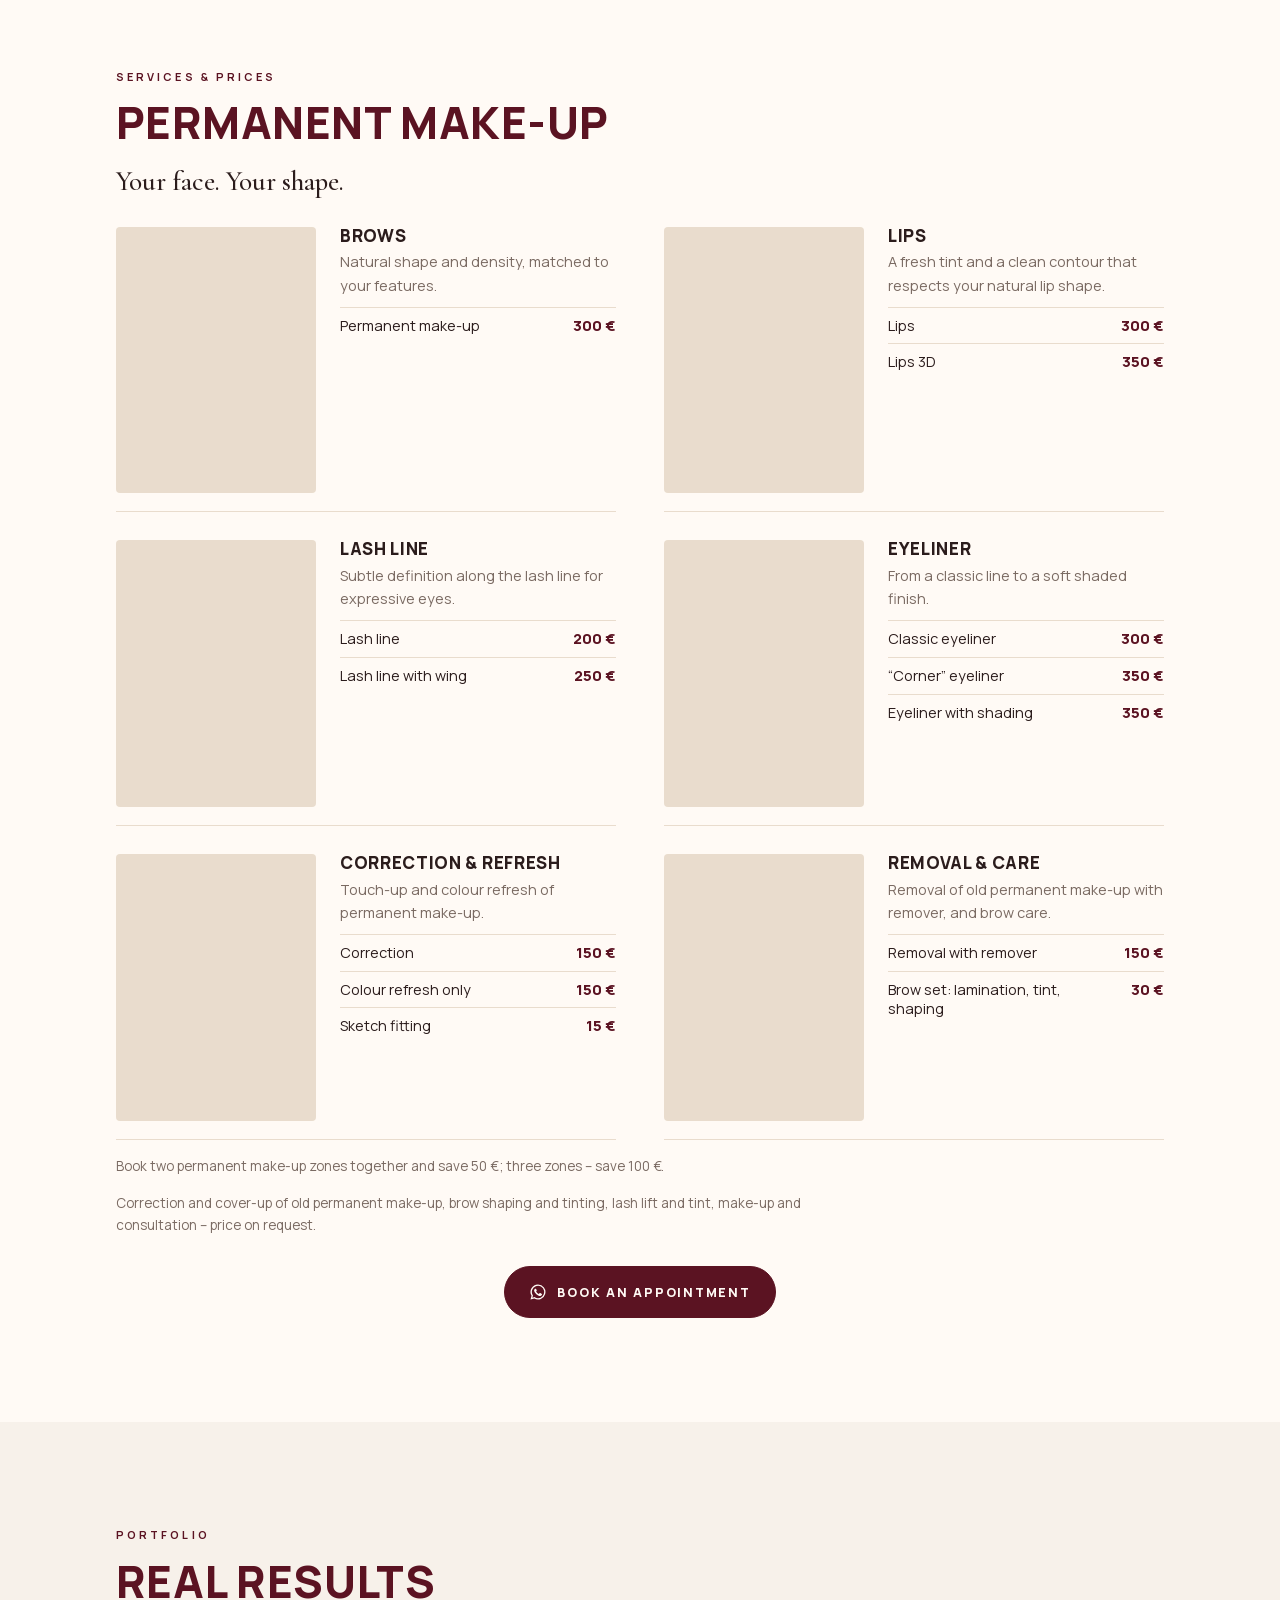
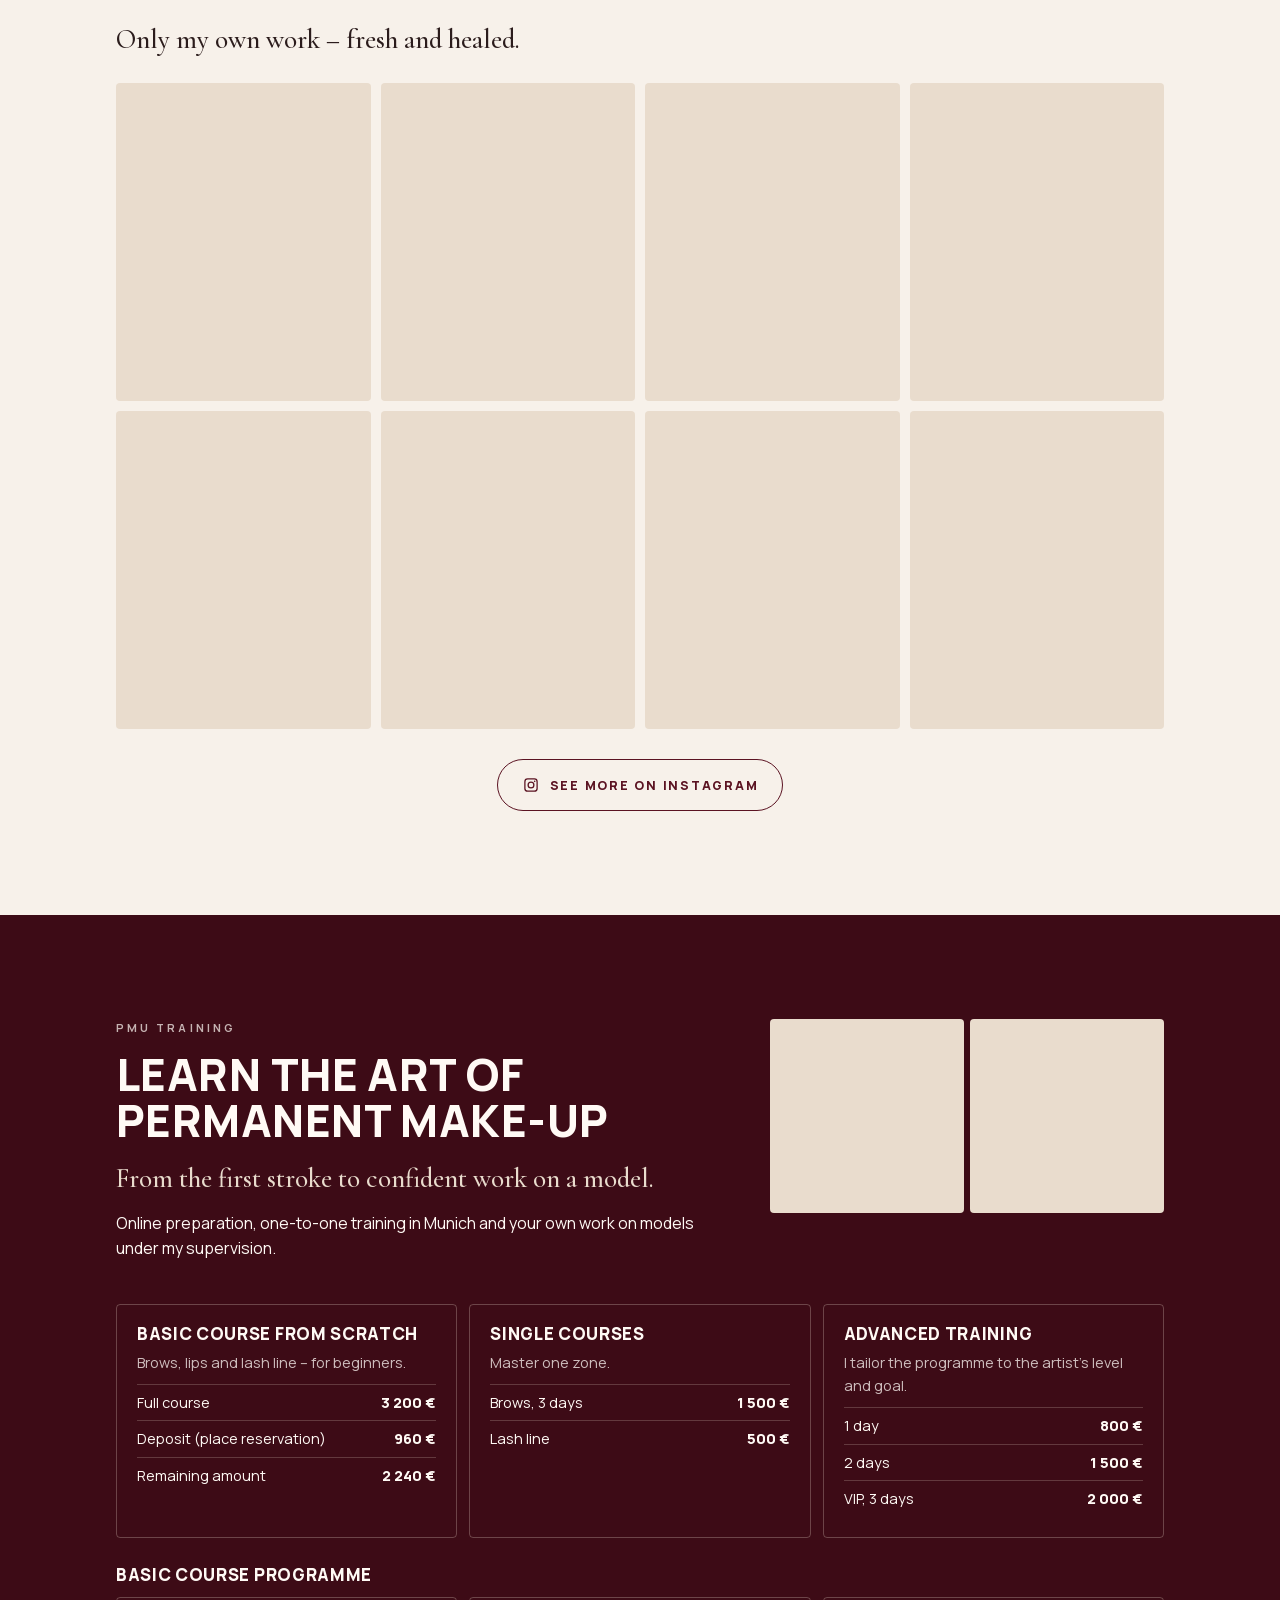
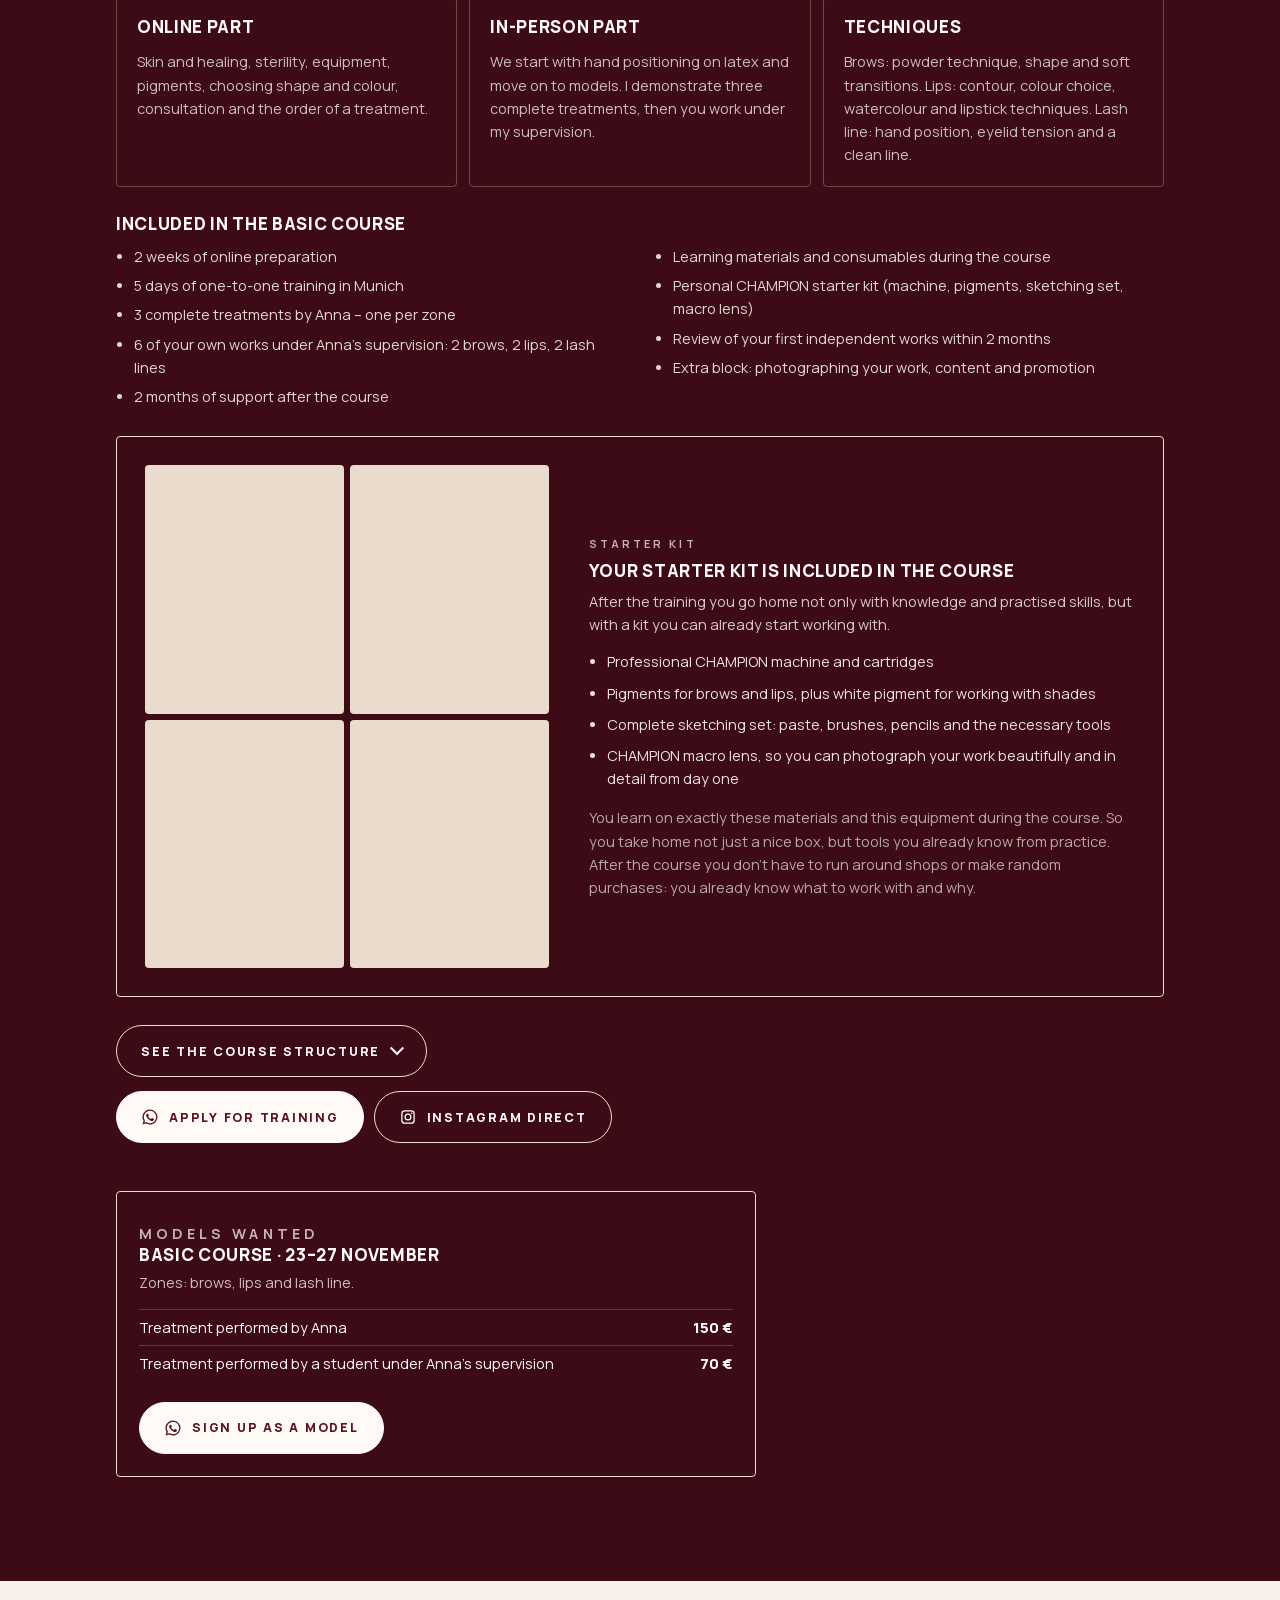
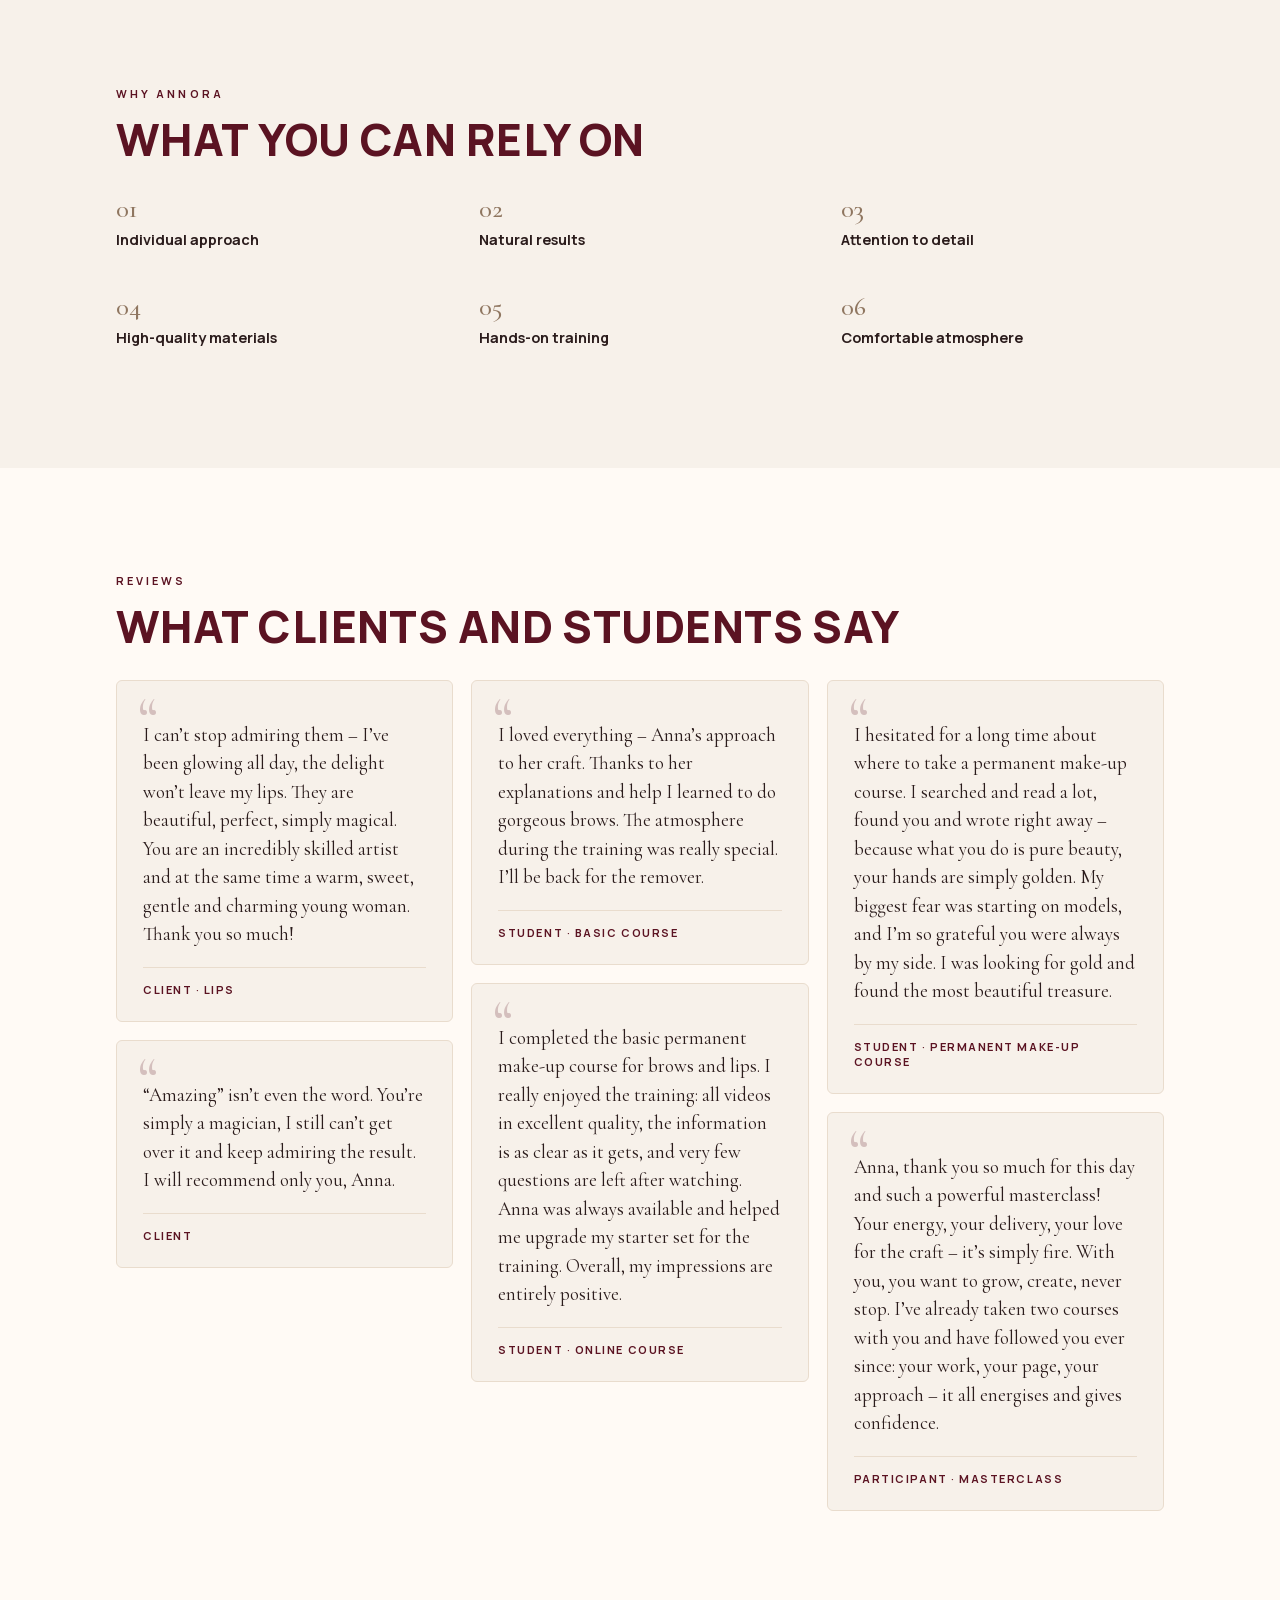
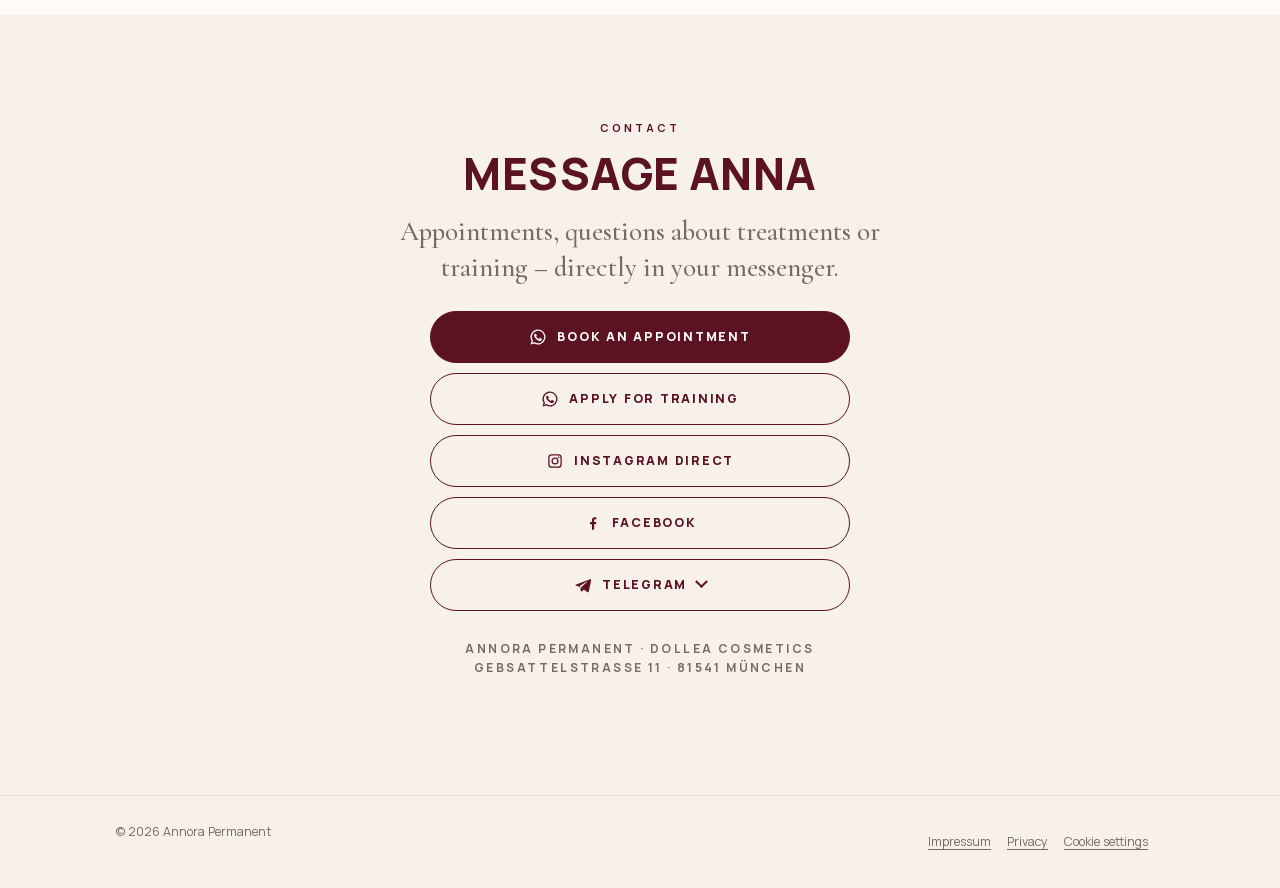
==== commit acc72eb6: "Telegram channel menu, correct lash line photo, Telegram in privacy policy Co-Authored-By: Claude Op" ====
--- a/index.html
+++ b/index.html
@@ -5,7 +5,6 @@
 <meta name="viewport" content="width=device-width, initial-scale=1">
 <meta http-equiv="Content-Security-Policy" content="default-src 'none'; script-src 'self' https://www.googletagmanager.com; style-src 'self'; font-src 'self'; img-src 'self' data: https://www.googletagmanager.com https://*.google-analytics.com https://www.google.com https://*.g.doubleclick.net https://www.googleadservices.com; connect-src 'self' https://*.google-analytics.com https://*.analytics.google.com https://*.googletagmanager.com https://*.g.doubleclick.net https://www.google.com https://www.googleadservices.com; base-uri 'self'; form-action 'none'; object-src 'none'">
 <meta name="referrer" content="strict-origin-when-cross-origin">
-<meta name="robots" content="noindex, nofollow">
 <meta name="theme-color" content="#f7f1ea">
 <title>Annora Permanent – Permanent Make-up & PMU Ausbildung in München</title>
 <meta name="description" content="Permanent Make-up in München: Augenbrauen, Lippen, Wimpernkranz, Korrektur und Entfernung. PMU Ausbildung für Einsteiger und Profis bei Anna – über 12 Jahre Erfahrung.">
@@ -47,6 +46,7 @@
         <a class="btn solid" data-channel="whatsapp" data-intent="appointment"><svg><use href="#i-wa"/></svg>WhatsApp</a>
         <a class="btn" data-channel="instagram" data-intent="appointment"><svg><use href="#i-ig"/></svg>Instagram</a>
         <a class="btn" data-channel="facebook" data-intent="appointment"><svg><use href="#i-fb"/></svg>Facebook</a>
+        <details class="tg"><summary class="btn"><svg><use href="#i-tg"/></svg>Telegram</summary><div class="tg-menu"><a data-channel="telegram" data-intent="clients"><span data-i18n="tg.clients"></span></a><a data-channel="telegram" data-intent="artists"><span data-i18n="tg.artists"></span></a><a data-channel="telegram" data-intent="personal"><span data-i18n="tg.personal"></span></a></div></details>
       </div>
     </div>
   </div>
@@ -172,6 +172,7 @@
       <a class="btn" data-channel="whatsapp" data-intent="training"><svg><use href="#i-wa"/></svg><span data-i18n="cta.apply"></span></a>
       <a class="btn" data-channel="instagram" data-intent="appointment"><svg><use href="#i-ig"/></svg>Instagram Direct</a>
       <a class="btn" data-channel="facebook" data-intent="appointment"><svg><use href="#i-fb"/></svg>Facebook</a>
+      <details class="tg"><summary class="btn"><svg><use href="#i-tg"/></svg>Telegram</summary><div class="tg-menu"><a data-channel="telegram" data-intent="clients"><span data-i18n="tg.clients"></span></a><a data-channel="telegram" data-intent="artists"><span data-i18n="tg.artists"></span></a><a data-channel="telegram" data-intent="personal"><span data-i18n="tg.personal"></span></a></div></details>
     </div>
     <p class="addr">Annora Permanent · Dollea Cosmetics<br>Gebsattelstraße 11 · 81541 München</p>
   </div>
@@ -207,6 +208,7 @@
 <svg class="sprite" width="0" height="0" aria-hidden="true">
   <symbol id="i-wa" viewBox="0 0 24 24"><path d="M12 2a10 10 0 0 0-8.6 15.1L2 22l5-1.3A10 10 0 1 0 12 2Zm0 18.2a8.2 8.2 0 0 1-4.2-1.2l-.3-.2-3 .8.8-2.9-.2-.3A8.2 8.2 0 1 1 12 20.2Zm4.5-6.1c-.2-.1-1.5-.7-1.7-.8s-.4-.1-.6.1-.6.8-.8 1-.3.2-.5.1a6.700 6.700 0 0 1-3.300-2.900c-.3-.4.300-.4.700-1.300.1-.2 0-.3 0-.5l-.800-1.800c-.2-.5-.4-.4-.6-.4h-.5a1 1 0 0 0-.7.3 2.900 2.900 0 0 0-.9 2.200 5 5 0 0 0 1.100 2.700 11.500 11.500 0 0 0 4.400 3.900c1.600.7 2.300.8 3.100.6a2.600 2.600 0 0 0 1.700-1.200 2.100 2.100 0 0 0 .2-1.200c-.1-.1-.300-.200-.500-.300Z"/></symbol>
   <symbol id="i-ig" viewBox="0 0 24 24"><path d="M12 7.300a4.700 4.700 0 1 0 0 9.400 4.700 4.700 0 0 0 0-9.400Zm0 7.700a3 3 0 1 1 0-6 3 3 0 0 1 0 6Zm6-7.900a1.100 1.100 0 1 1-2.200 0 1.100 1.100 0 0 1 2.200 0ZM16.500 3h-9A4.500 4.500 0 0 0 3 7.500v9A4.500 4.500 0 0 0 7.500 21h9a4.500 4.500 0 0 0 4.500-4.500v-9A4.500 4.500 0 0 0 16.500 3Zm2.800 13.500a2.800 2.800 0 0 1-2.800 2.800h-9a2.800 2.800 0 0 1-2.800-2.800v-9a2.800 2.800 0 0 1 2.800-2.800h9a2.800 2.800 0 0 1 2.800 2.800v9Z"/></symbol>
+  <symbol id="i-tg" viewBox="0 0 24 24"><path d="M21.4 4.2 2.9 11.4c-1.3.5-1.2 1.2-.2 1.5l4.7 1.5 1.8 5.5c.2.6.1.8.7.8.5 0 .7-.2 1-.5l2.3-2.2 4.8 3.5c.9.5 1.5.2 1.7-.8l3.1-14.6c.3-1.3-.5-1.9-1.4-1.9ZM17.7 7.6l-8.1 7.3-.3 3.3-1.6-4.9 9.4-5.9c.5-.3.9 0 .6.2Z"/></symbol>
   <symbol id="i-fb" viewBox="0 0 24 24"><path d="M13.500 21v-7.500h2.500l.4-3h-2.900V8.600c0-.9.300-1.500 1.500-1.500h1.500V4.400A21 21 0 0 0 14.300 4.300c-2.200 0-3.700 1.300-3.700 3.800v2.400H8v3h2.600V21h2.900Z"/></symbol>
 </svg>
 
--- a/styles.css
+++ b/styles.css
@@ -50,6 +50,17 @@
 .btn.light.solid{background:var(--paper);color:var(--wine);border-color:var(--paper)}
 .btn.light:hover{background:var(--sand);border-color:var(--sand);color:var(--wine-deep)}
 .btns{display:grid;gap:10px}
+/* Telegram: кнопка с выпадающим выбором канала (details/summary работает и без JS) */
+.tg{position:relative}
+.tg>summary{list-style:none;width:100%}
+.tg>summary::-webkit-details-marker{display:none}
+.tg>summary::after{content:"";width:7px;height:7px;border-right:2px solid currentColor;border-bottom:2px solid currentColor;transform:rotate(45deg) translate(-2px,-2px);transition:transform .2s}
+.tg[open]>summary::after{transform:rotate(-135deg) translate(-2px,-2px)}
+.tg>summary:focus-visible{outline:2px solid var(--wine);outline-offset:3px}
+.tg-menu{position:absolute;left:0;right:0;top:calc(100% + 8px);z-index:25;min-width:250px;background:var(--paper);border:1.5px solid var(--wine);border-radius:18px;padding:6px;box-shadow:0 14px 34px rgba(60,10,20,.18)}
+.tg-menu a{display:block;padding:13px 16px;border-radius:12px;color:var(--wine);text-decoration:none;font:700 14px/1.3 var(--sans)}
+.tg-menu a:hover,.tg-menu a:focus-visible{background:var(--wine);color:var(--paper);outline:none}
+.tg-menu a[hidden],.tg[hidden]{display:none}
 
 /* photo placeholders */
 .ph{position:relative;background:linear-gradient(150deg,#e6d5c3,#cdb39c 55%,#b08e78);border-radius:4px;overflow:hidden;display:flex;align-items:flex-end;min-height:120px}
@@ -184,6 +195,7 @@
   .hero{padding:56px 0 96px}
   .hero-grid{grid-template-columns:1.05fr .95fr;align-items:center;gap:64px}
   .btns{grid-template-columns:repeat(3,auto);justify-content:start}
+  .hero .btns{grid-template-columns:repeat(2,auto)}
   .contact .btns{grid-template-columns:1fr;justify-content:stretch}
   .about-grid{grid-template-columns:1fr;max-width:820px}
   .cards{grid-template-columns:1fr;gap:28px}
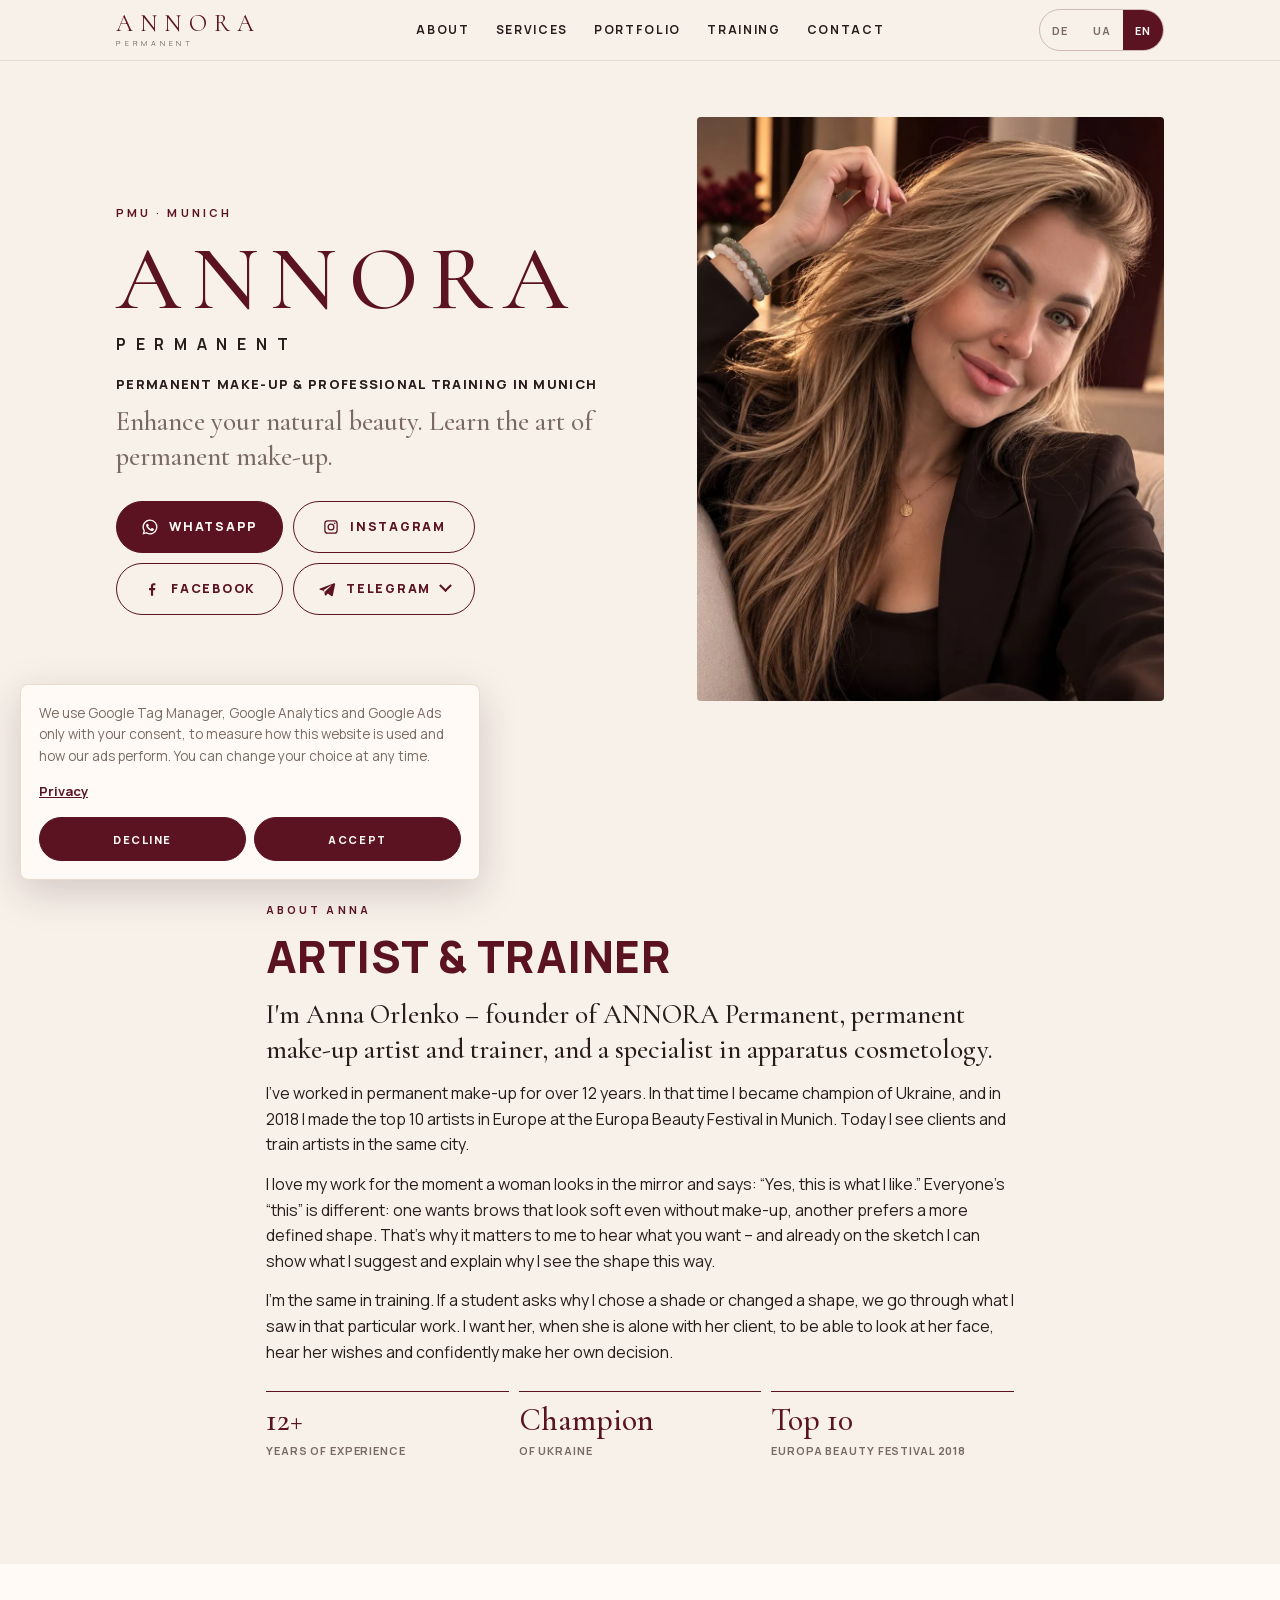
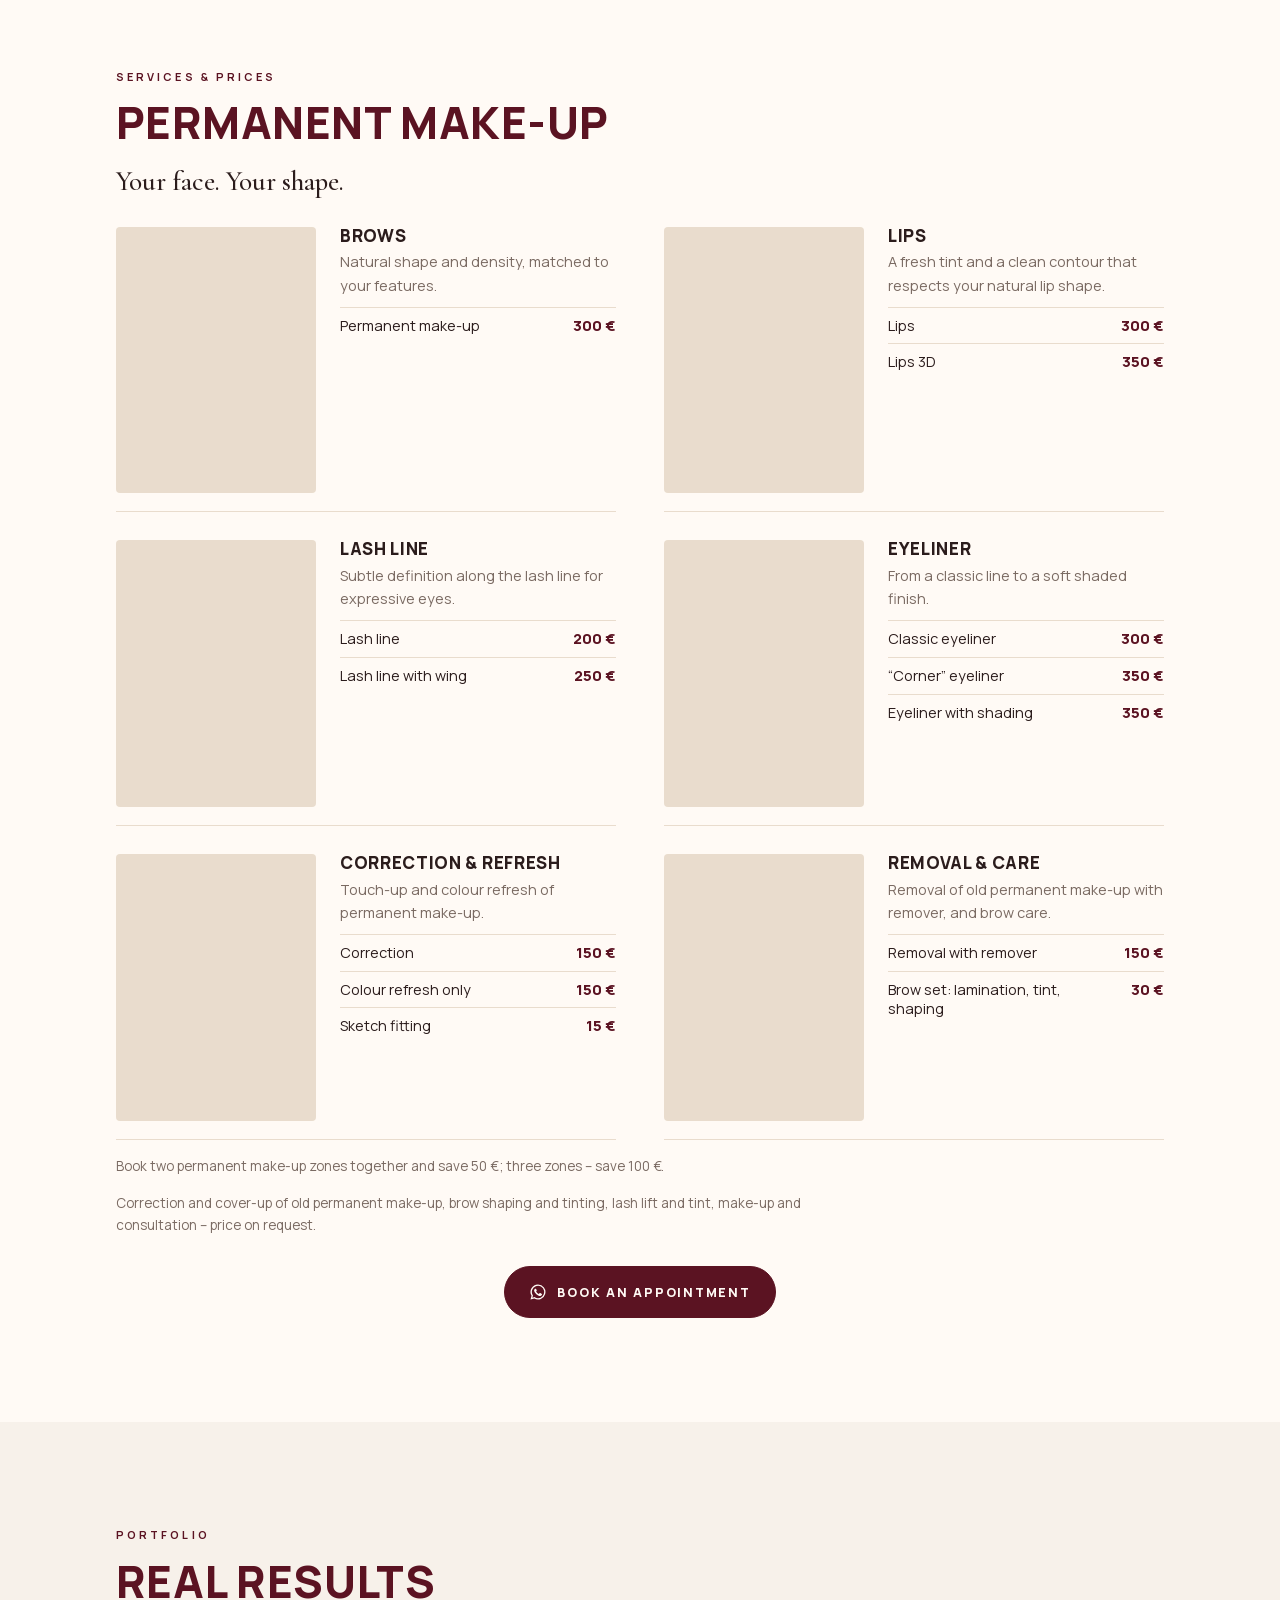
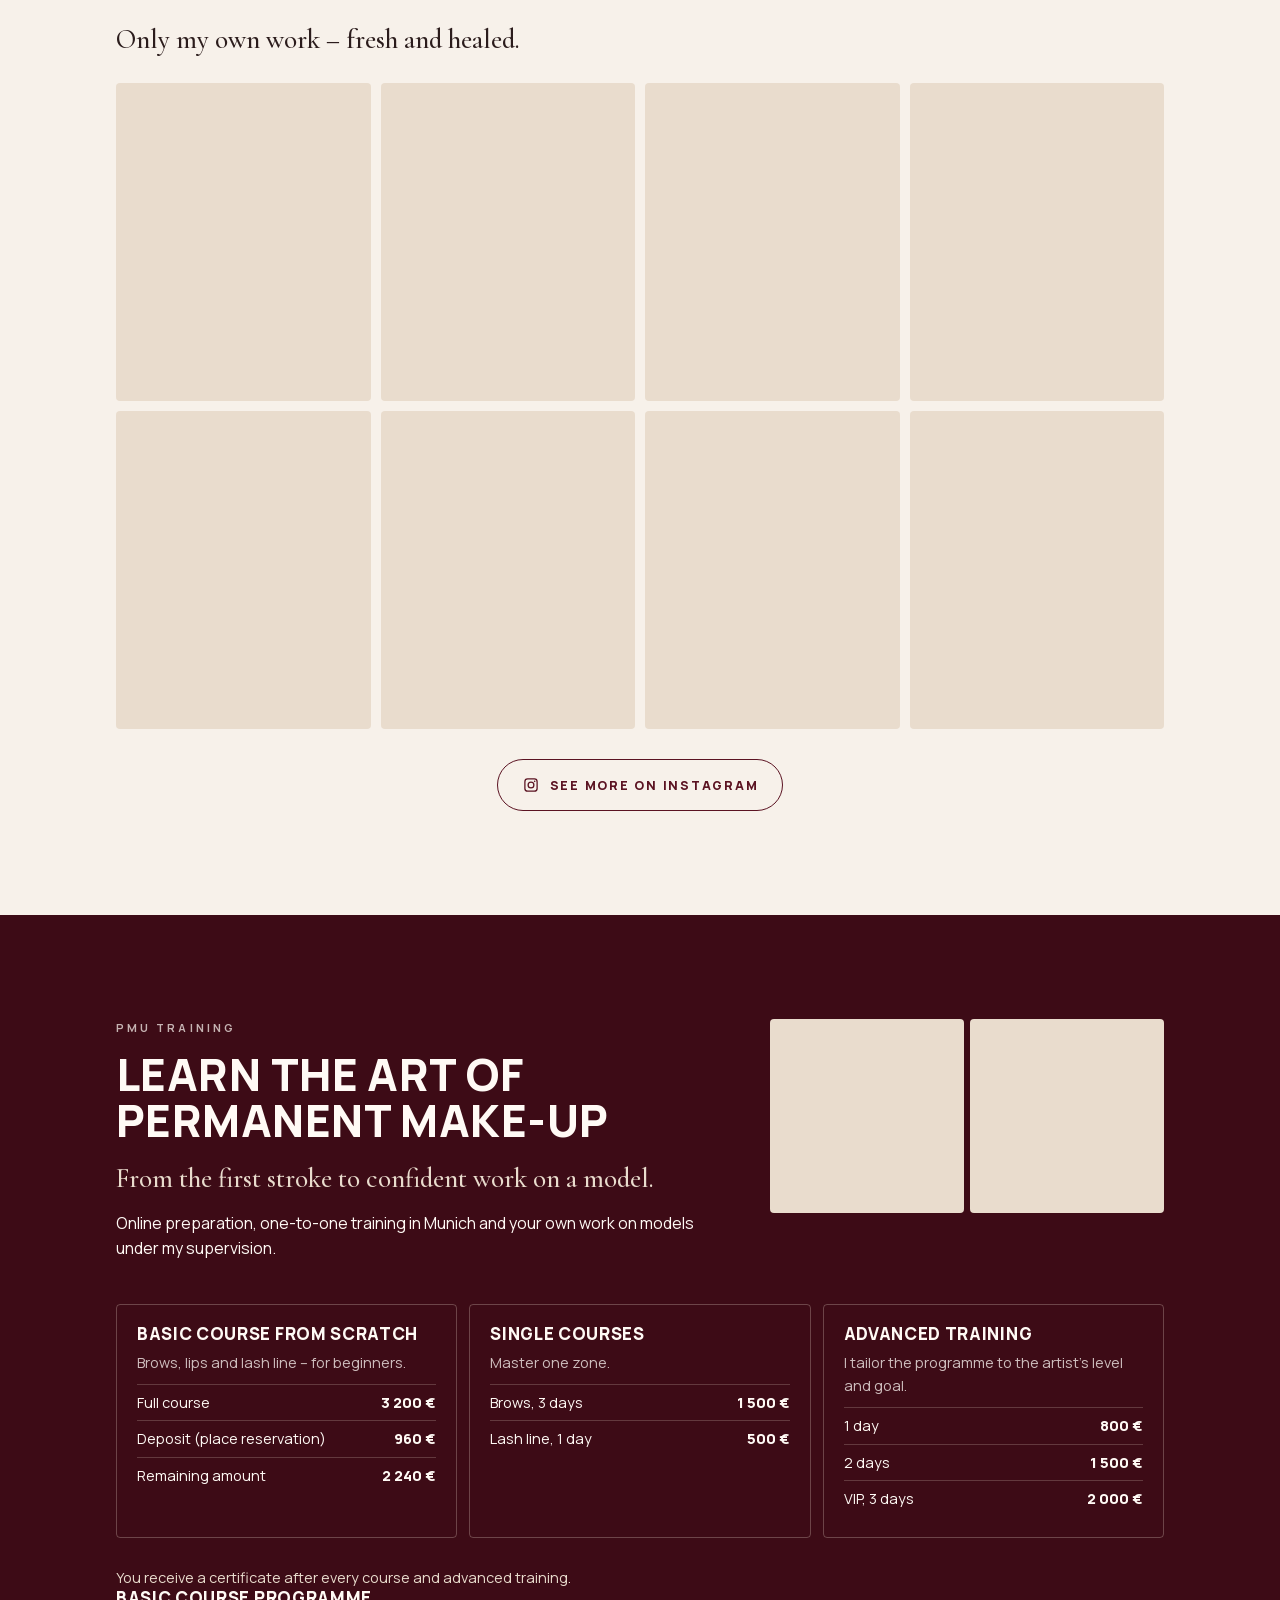
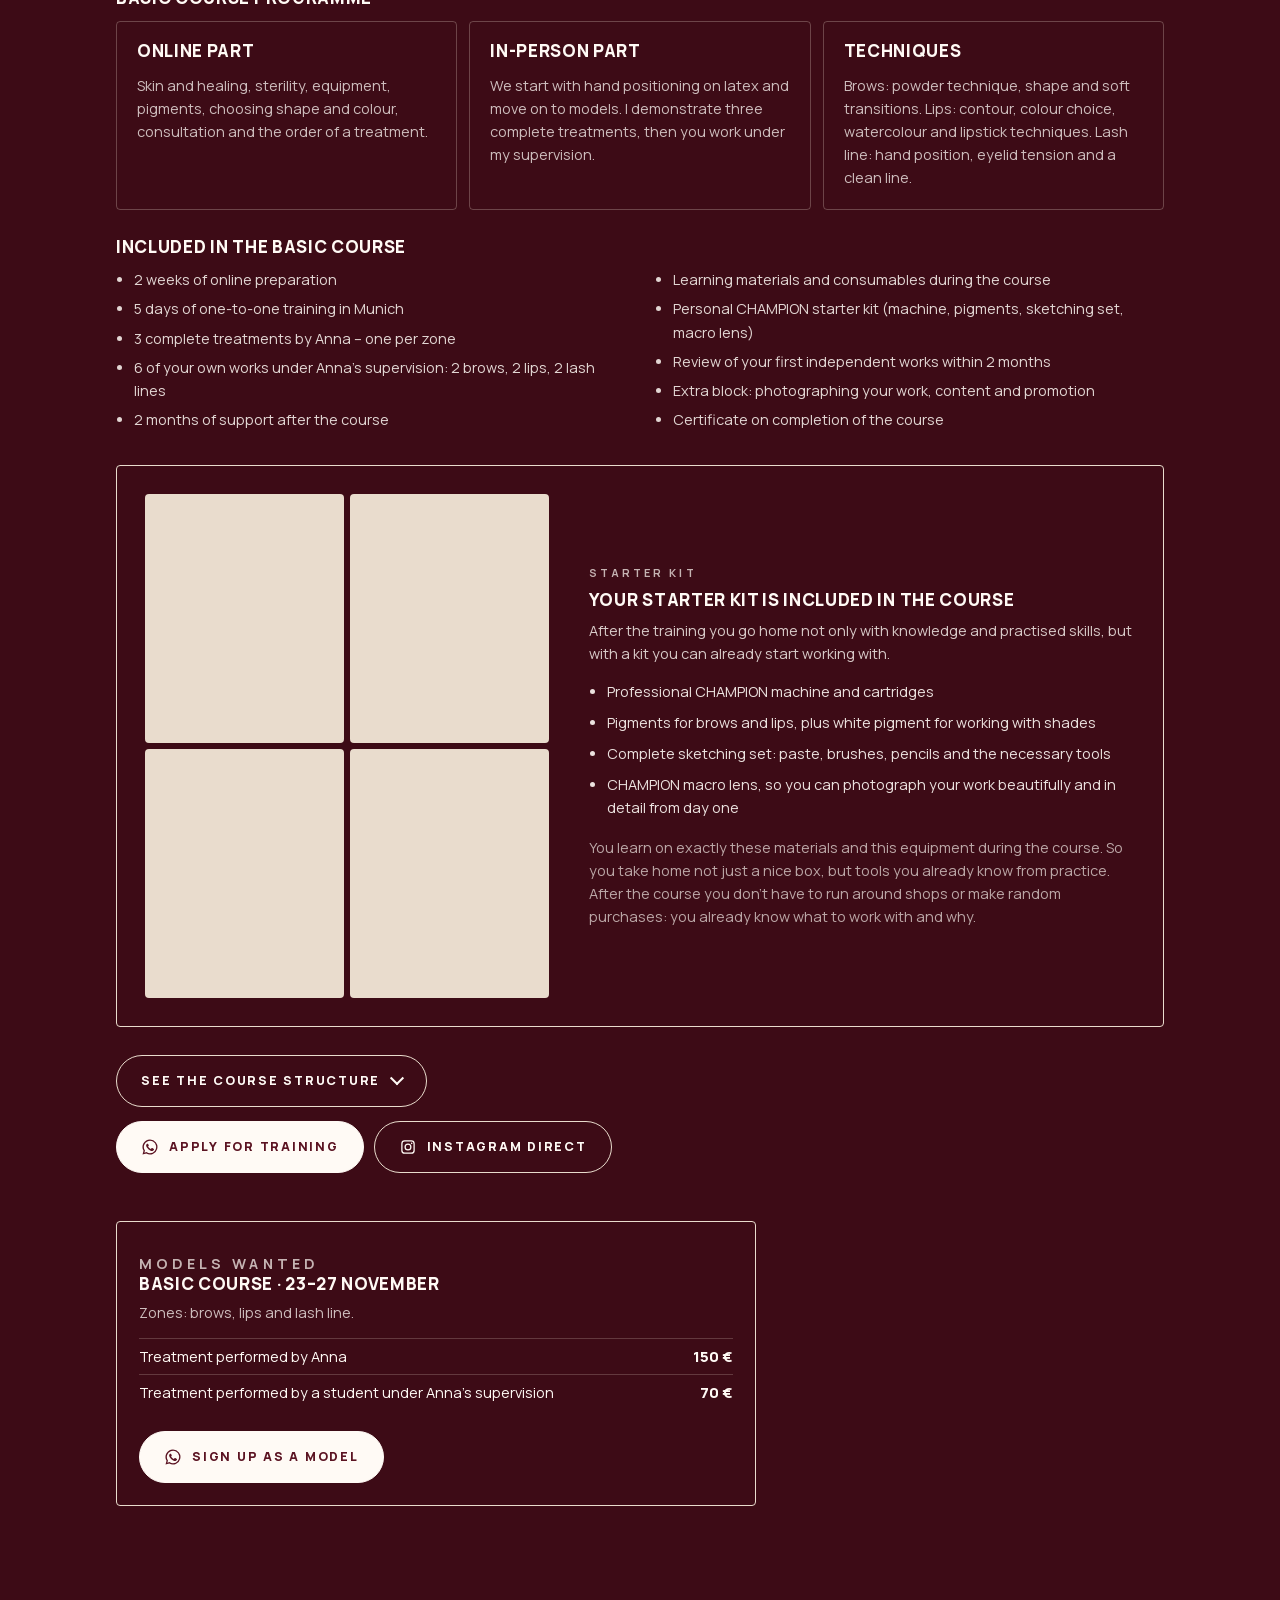
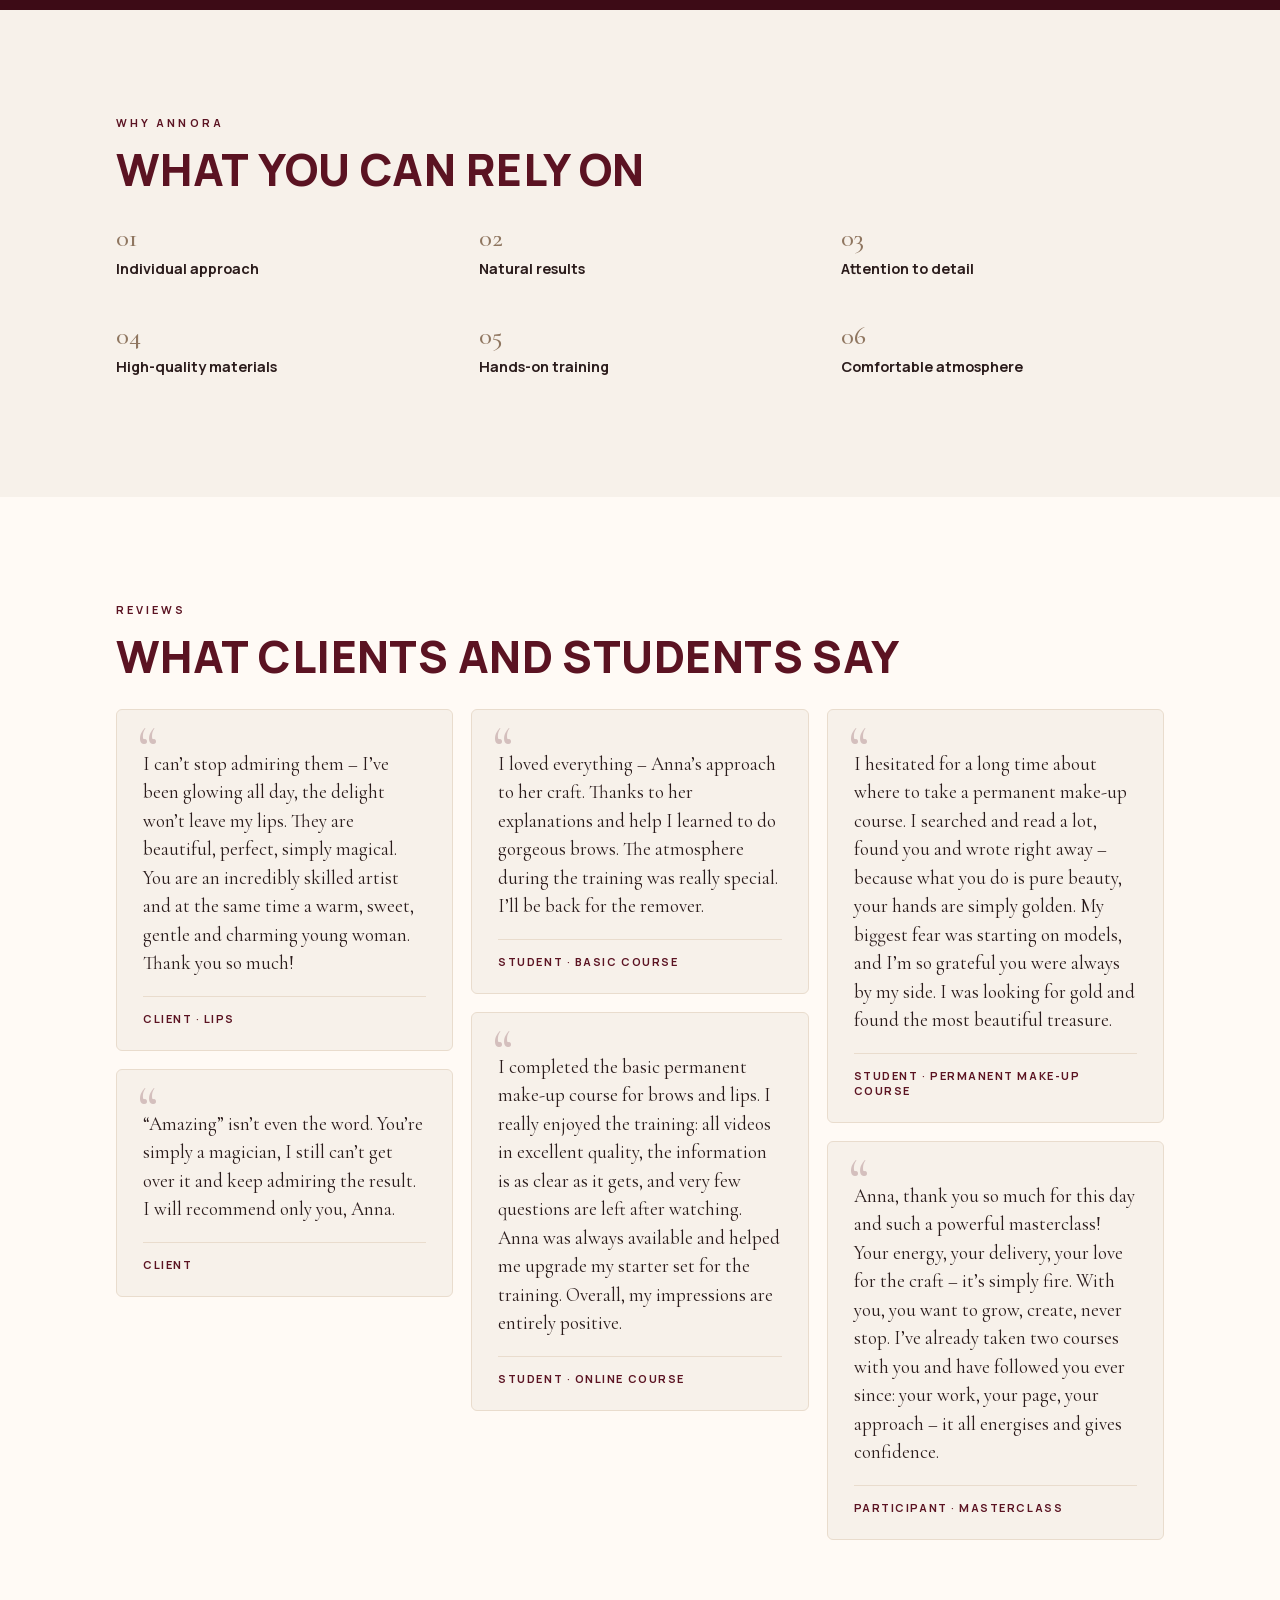
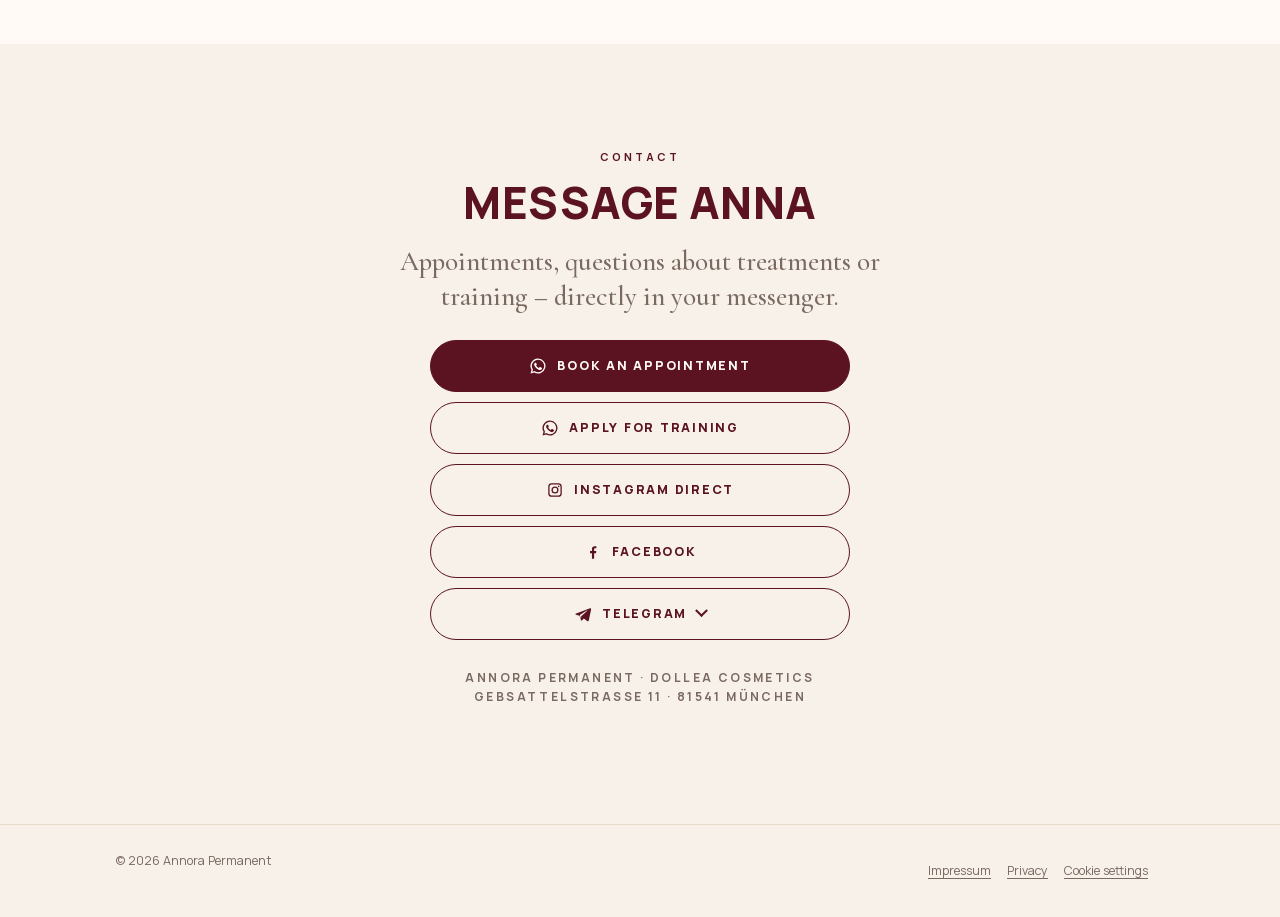
==== commit 433078b3: "Remover offer with countdown until 30 Nov, lash course 1 day, certificates Co-Authored-By: Claude Op" ====
--- a/index.html
+++ b/index.html
@@ -15,6 +15,7 @@
 <body>
 
 <div class="note" data-i18n="note"></div>
+<a class="promo-bar" id="promoBar" href="#promo" hidden></a>
 
 <header>
   <div class="wrap bar">
@@ -71,6 +72,19 @@
     <p class="eyebrow" data-i18n="services.eyebrow"></p>
     <h2 data-i18n="services.title"></h2>
     <p class="lead" data-i18n="services.lead"></p>
+    <div class="promo" id="promo" hidden>
+      <p class="promo-tag" data-i18n="promo.tag"></p>
+      <h3 class="promo-title" data-i18n="promo.title"></h3>
+      <p class="promo-price"><s id="promoOld"></s> <b id="promoNew"></b></p>
+      <p class="promo-text" id="promoText"></p>
+      <div class="timer" id="promoTimer" role="timer">
+        <div><b data-u="d">00</b><span data-i18n="promo.d"></span></div>
+        <div><b data-u="h">00</b><span data-i18n="promo.h"></span></div>
+        <div><b data-u="m">00</b><span data-i18n="promo.m"></span></div>
+        <div><b data-u="s">00</b><span data-i18n="promo.s"></span></div>
+      </div>
+      <a class="btn light solid" data-channel="whatsapp" data-intent="promo"><svg><use href="#i-wa"/></svg><span data-i18n="promo.cta"></span></a>
+    </div>
     <div class="cards" id="cards"></div>
     <p class="fine" data-i18n="services.combo"></p>
     <p class="fine" data-i18n="services.onreq"></p>
@@ -103,6 +117,7 @@
       </div>
     </div>
     <div class="formats" id="formats"></div>
+    <p class="cert" data-i18n="training.cert"></p>
     <div class="prog">
       <h3 data-i18n="training.progTitle"></h3>
       <div class="formats" id="prog"></div>
--- a/styles.css
+++ b/styles.css
@@ -184,6 +184,23 @@
 .consent .btn{min-height:44px;font-size:11px;padding:0 10px;width:100%}
 
 .note:empty{display:none}
+/* акция: полоска сверху и блок с таймером */
+.promo-bar{display:block;background:var(--wine);color:var(--paper);text-align:center;font:700 12.5px/1.4 var(--sans);letter-spacing:.03em;padding:9px var(--pad);text-decoration:none}
+.promo-bar:hover{background:var(--wine-deep)}
+.promo-bar[hidden],.promo[hidden]{display:none}
+.promo{margin-top:28px;background:linear-gradient(135deg,var(--wine),var(--wine-deep));color:var(--paper);border-radius:24px;padding:28px 18px;text-align:center;display:grid;gap:12px;justify-items:center;scroll-margin-top:90px}
+.promo-tag{margin:0;font:800 11px/1 var(--sans);letter-spacing:.22em;text-transform:uppercase;color:var(--sand);border:1px solid rgba(233,220,205,.45);border-radius:99px;padding:7px 14px}
+.promo-title{margin:0;font-family:var(--serif);font-weight:500;font-size:clamp(28px,7vw,40px);letter-spacing:.01em;color:var(--paper)}
+.promo-price{margin:0;font:800 clamp(34px,9vw,48px)/1 var(--sans)}
+.promo-price s{font-size:.5em;font-weight:600;opacity:.6;margin-right:6px}
+.promo-text{margin:0;max-width:440px;font-size:14.5px;color:rgba(255,250,245,.85)}
+.timer{display:grid;grid-template-columns:repeat(4,minmax(60px,78px));gap:8px;margin:4px 0 6px}
+.timer div{display:grid;gap:4px;background:rgba(255,250,245,.08);border:1px solid rgba(233,220,205,.3);border-radius:14px;padding:12px 4px 9px}
+.timer b{font:800 clamp(24px,6.5vw,32px)/1 var(--sans);font-variant-numeric:tabular-nums}
+.timer span{font:700 10px/1 var(--sans);letter-spacing:.12em;text-transform:uppercase;color:var(--sand)}
+.promo .btn{min-width:240px}
+.rows b.deal s{color:var(--muted);font-weight:600;margin-right:2px}
+.training .cert{color:var(--sand);font-size:14.5px;margin:18px 0 0}
 .note{background:#fff3cd;color:#5c4400;font-size:12.5px;text-align:center;padding:8px var(--pad)}
 
 @media(min-width:760px){
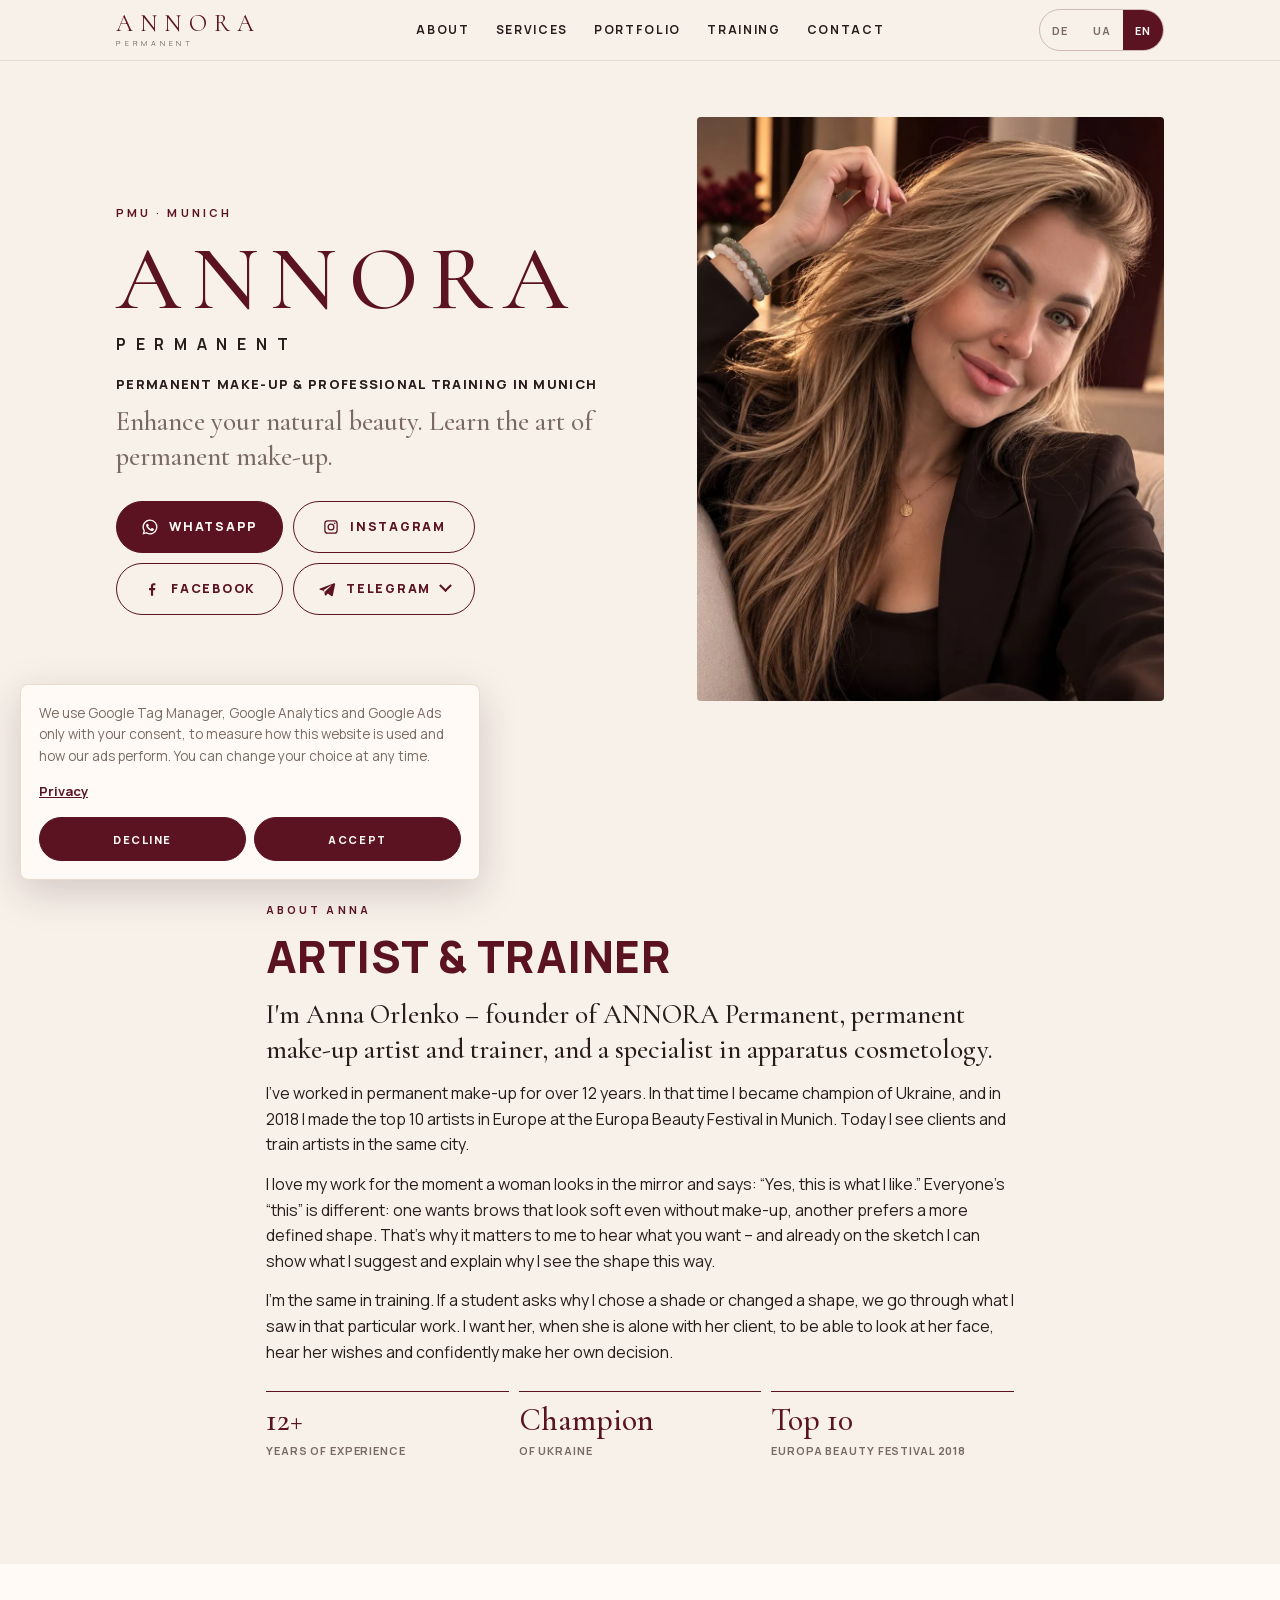
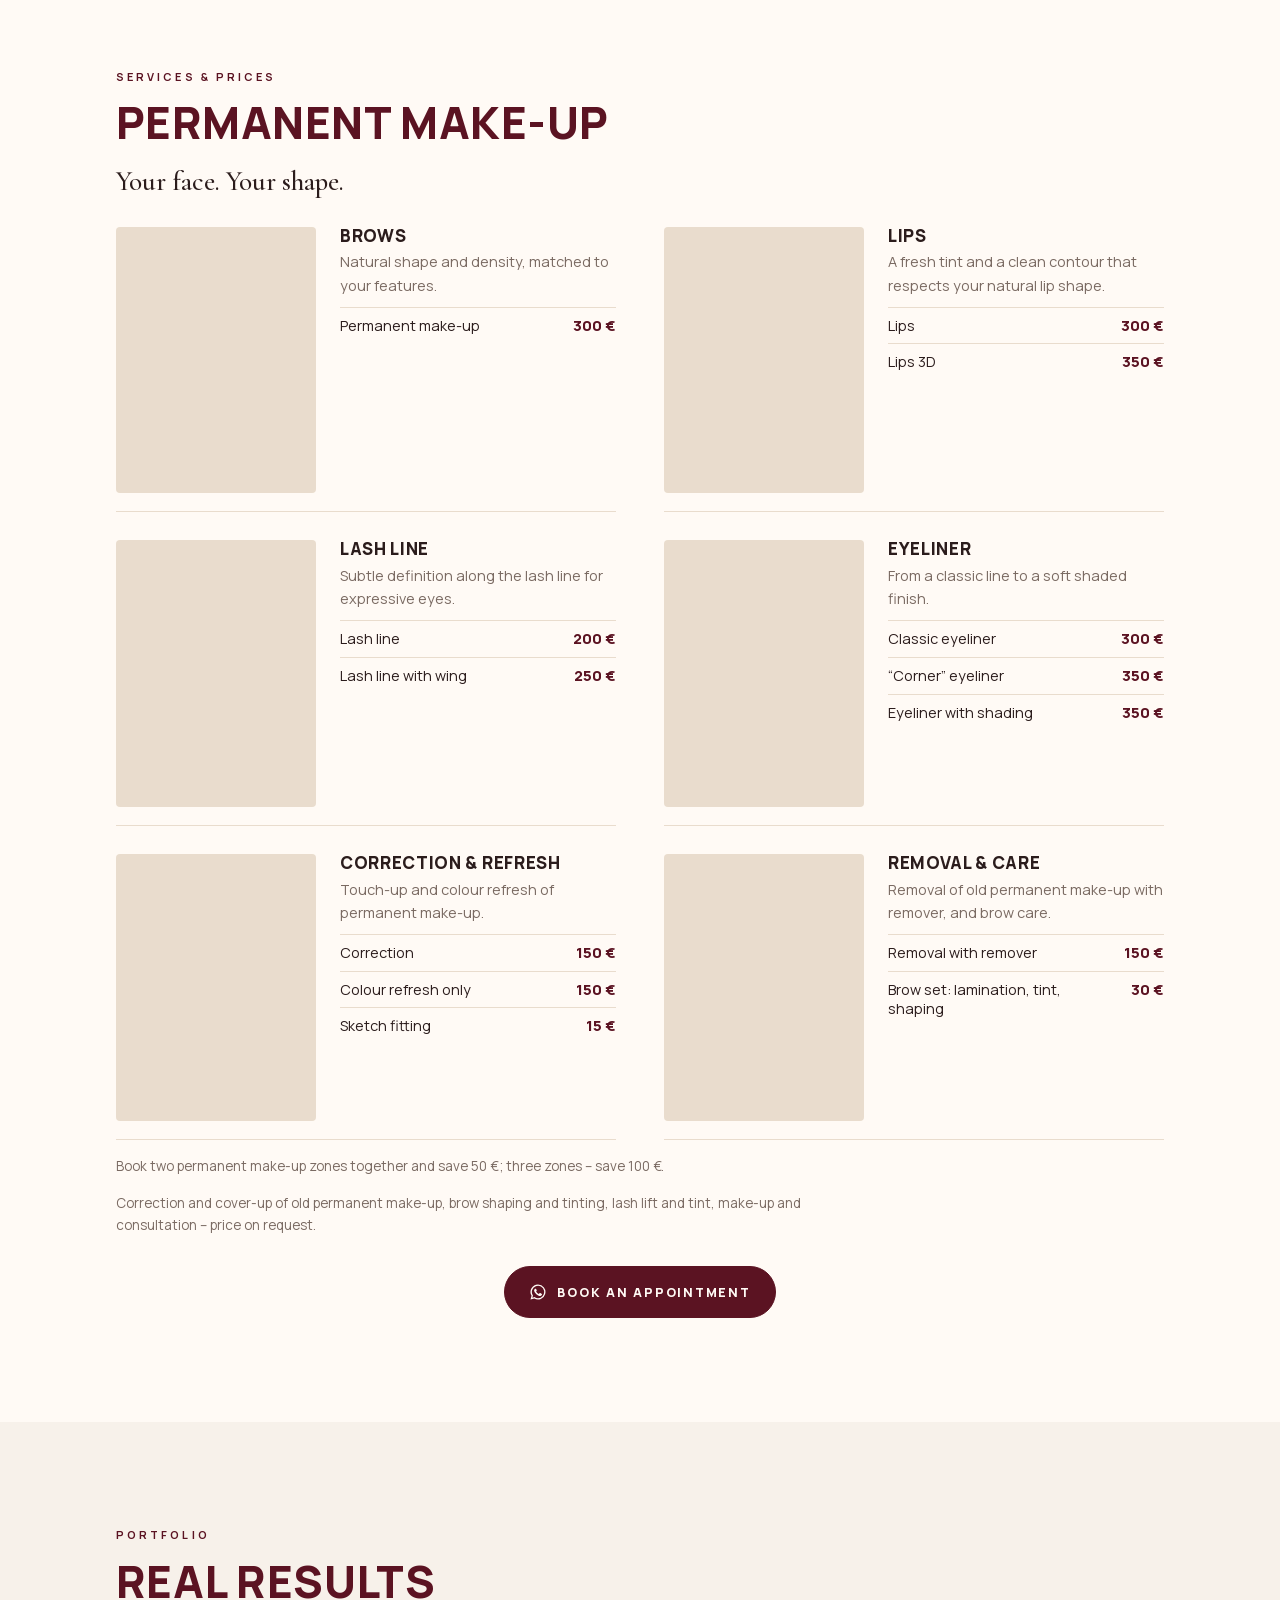
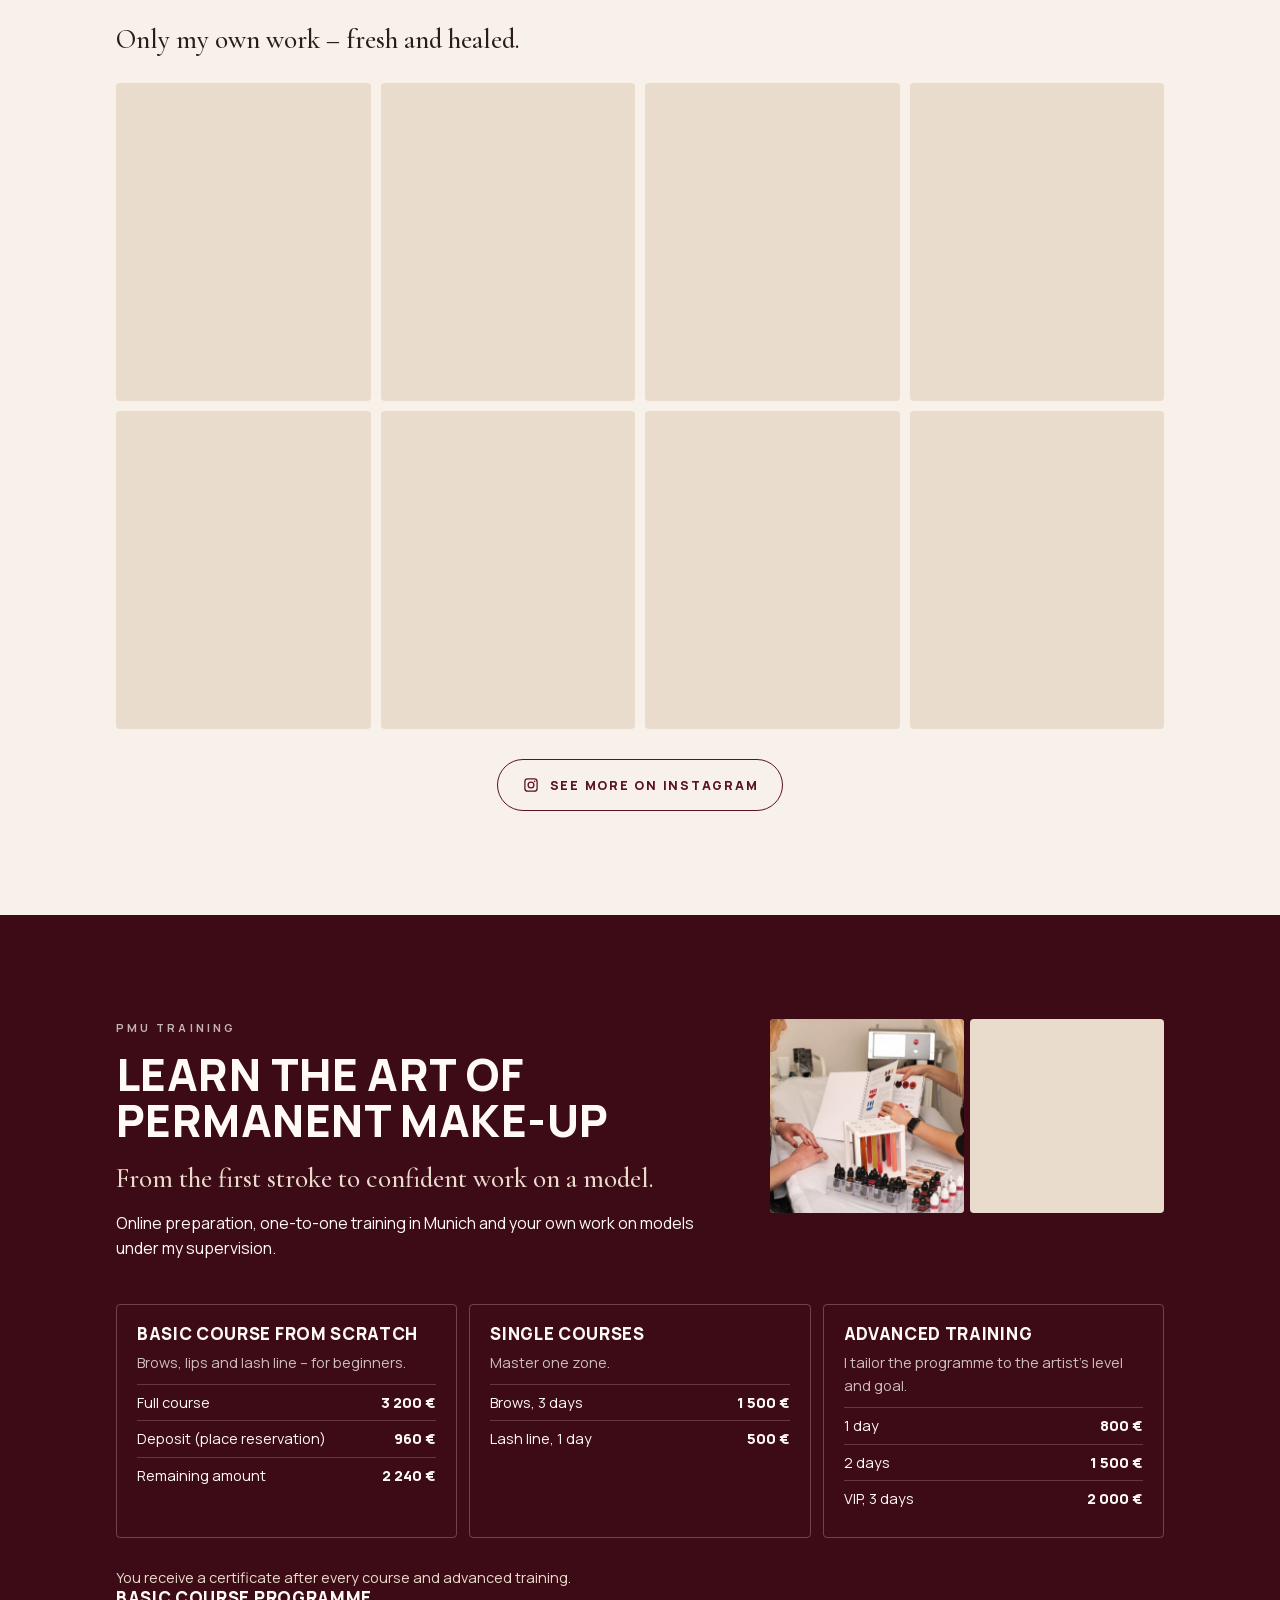
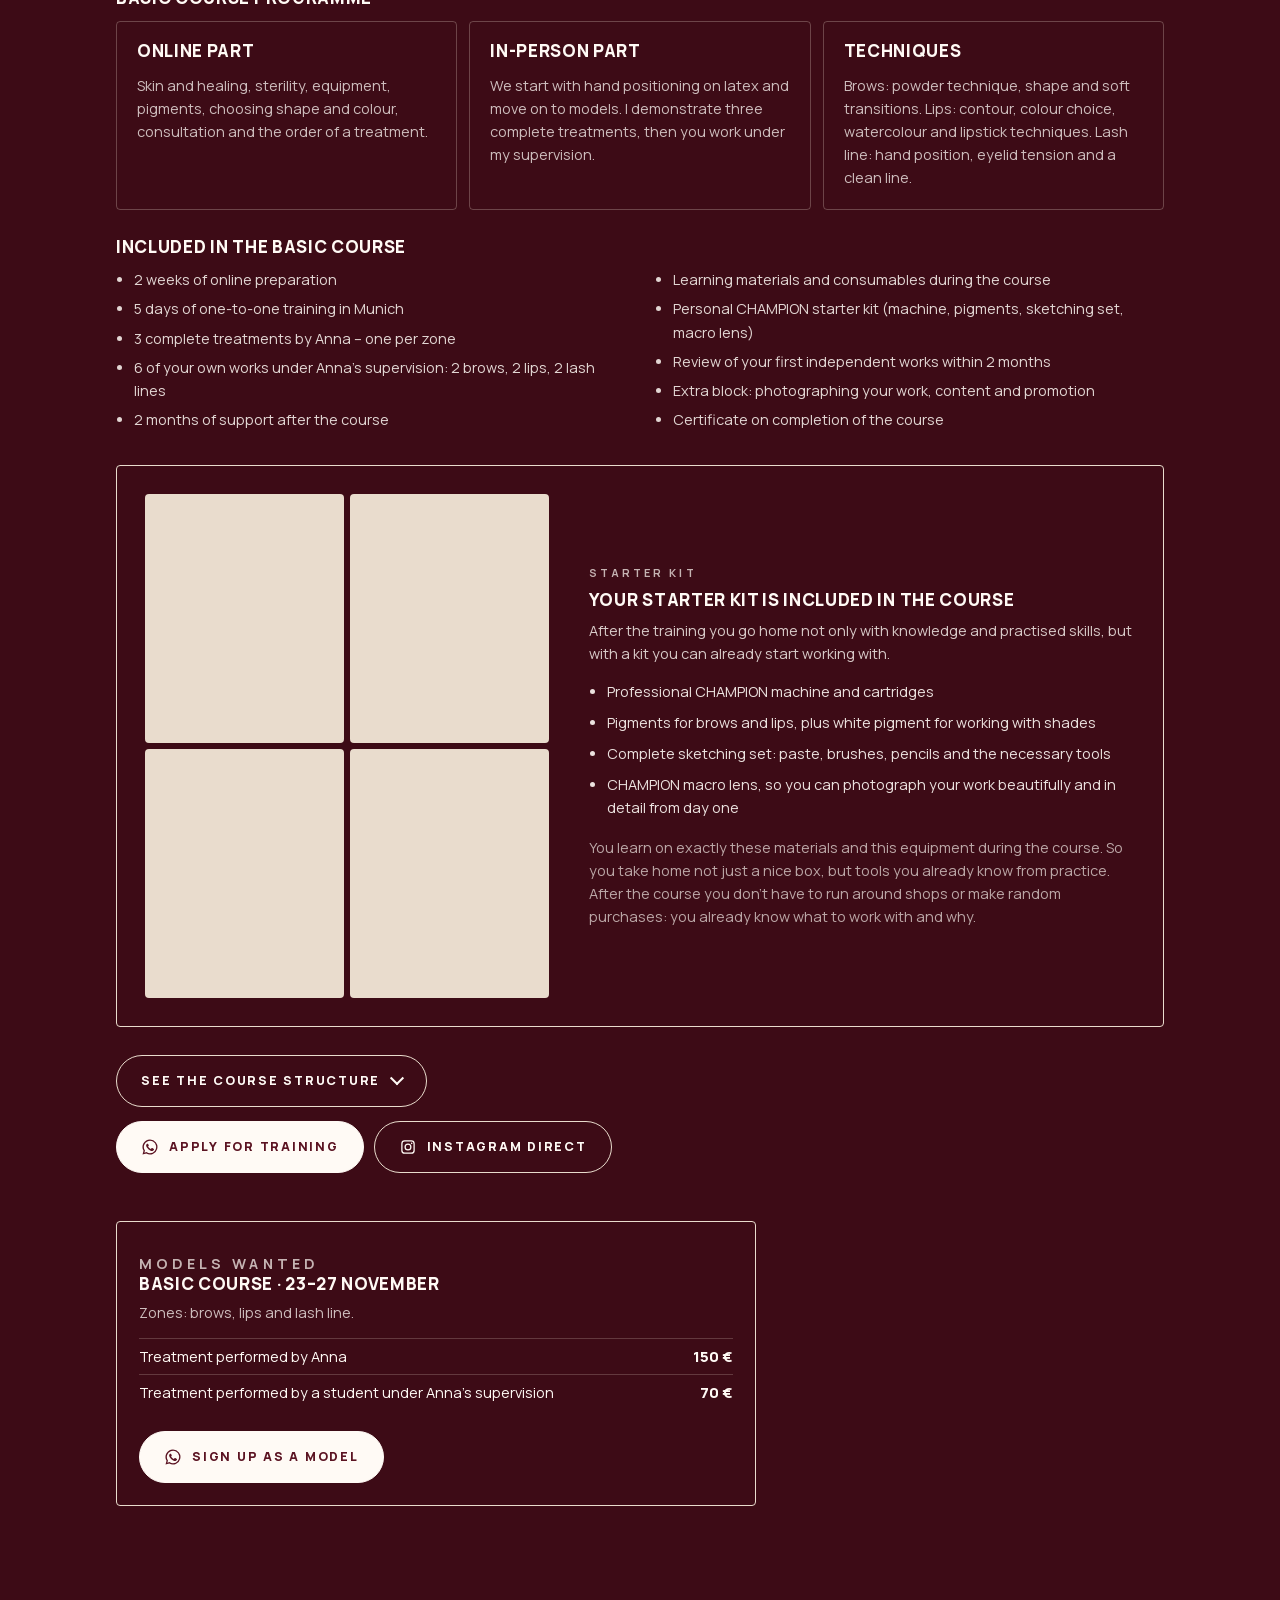
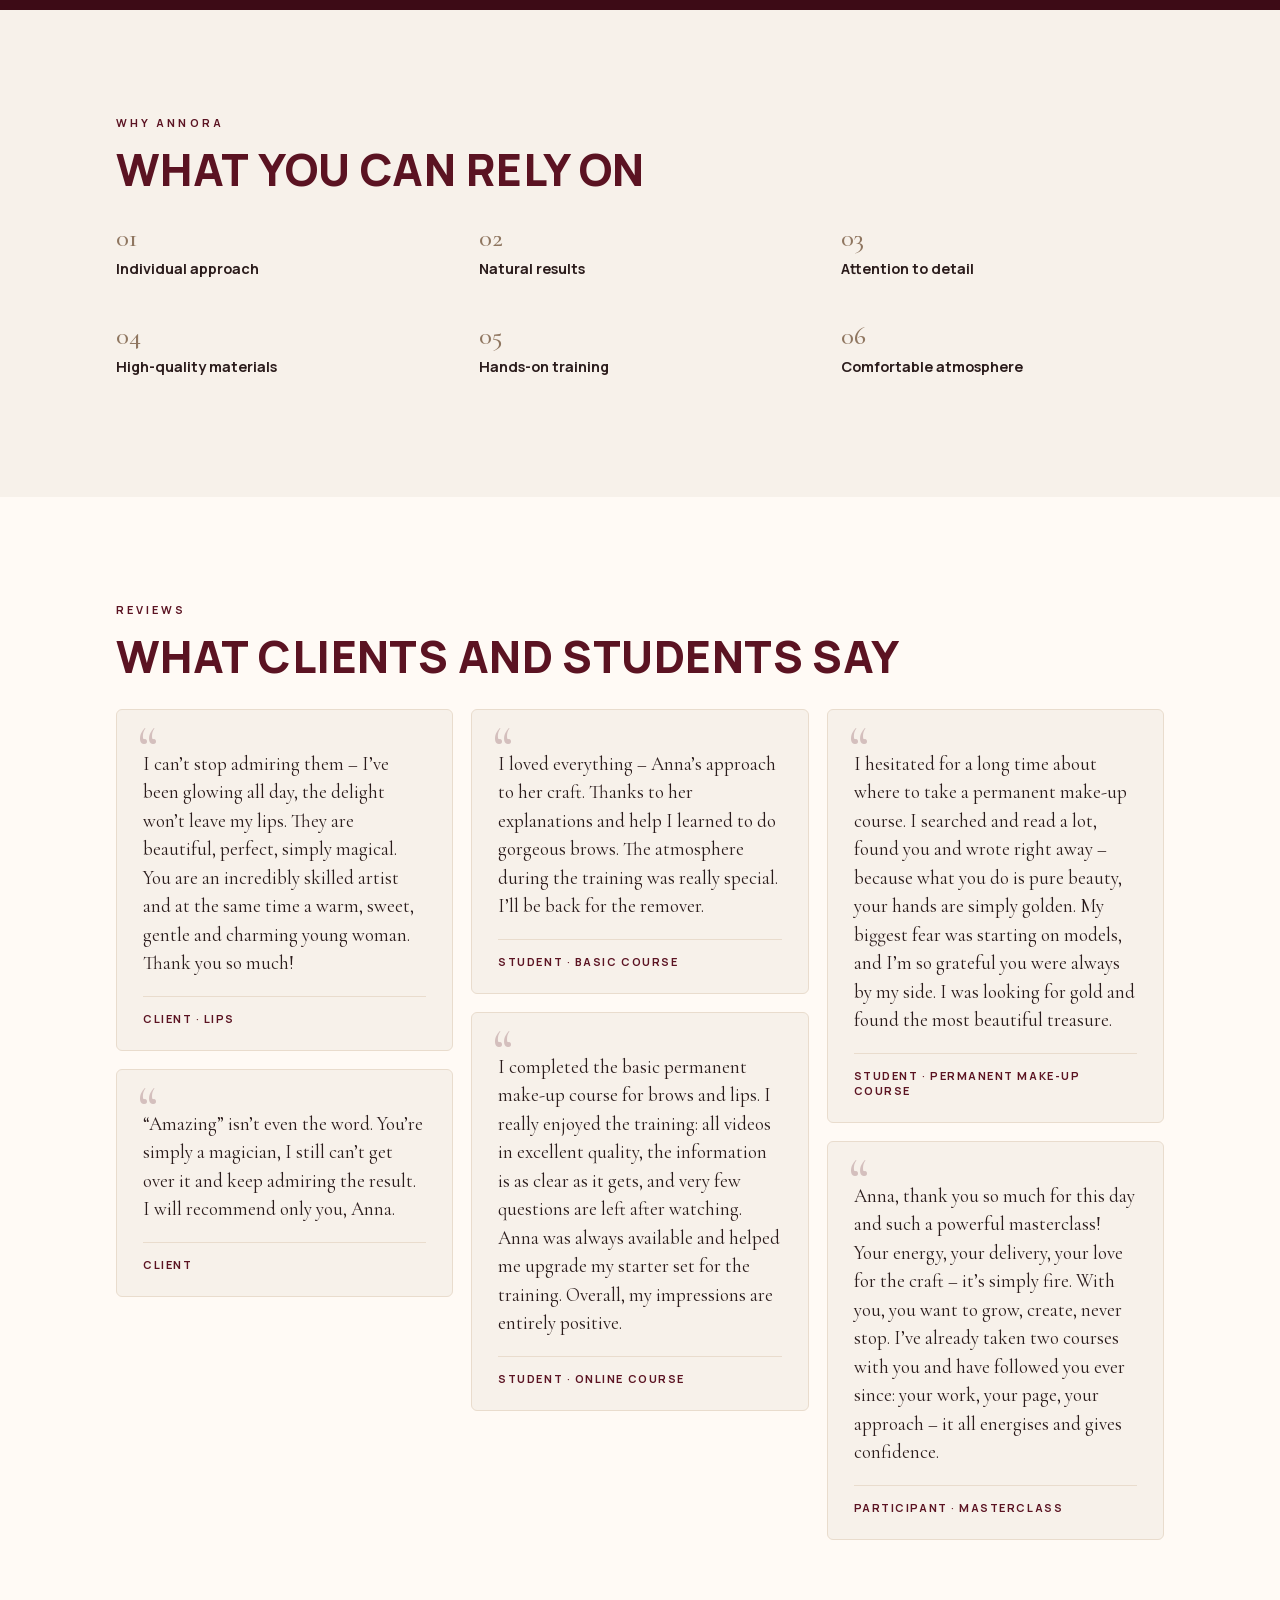
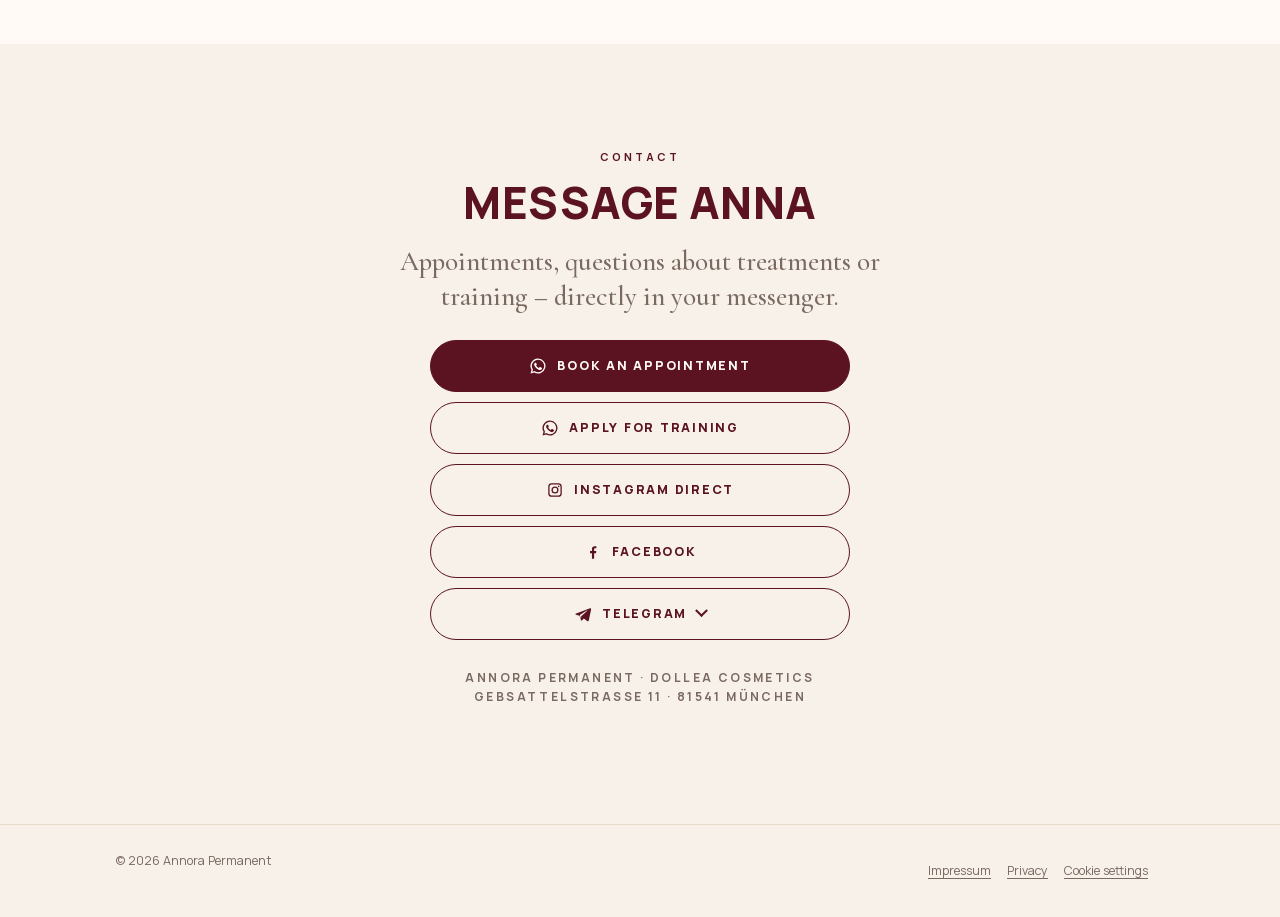
==== commit c097407f: "Version query on CSS/JS to bust browser cache Co-Authored-By: Claude Opus 5.5 <noreply@anthropic.com" ====
--- a/index.html
+++ b/index.html
@@ -10,7 +10,7 @@
 <meta name="description" content="Permanent Make-up in München: Augenbrauen, Lippen, Wimpernkranz, Korrektur und Entfernung. PMU Ausbildung für Einsteiger und Profis bei Anna – über 12 Jahre Erfahrung.">
 <link rel="preload" href="fonts/manrope-latin-0.woff2" as="font" type="font/woff2" crossorigin>
 <link rel="preload" href="fonts/cormorant-garamond-latin-0.woff2" as="font" type="font/woff2" crossorigin>
-<link rel="stylesheet" href="styles.css">
+<link rel="stylesheet" href="styles.css?v=20261117e">
 </head>
 <body>
 
@@ -227,6 +227,6 @@
   <symbol id="i-fb" viewBox="0 0 24 24"><path d="M13.500 21v-7.500h2.500l.4-3h-2.900V8.600c0-.9.300-1.500 1.500-1.500h1.500V4.400A21 21 0 0 0 14.300 4.300c-2.200 0-3.700 1.300-3.700 3.800v2.400H8v3h2.600V21h2.900Z"/></symbol>
 </svg>
 
-<script src="app.js" defer></script>
+<script src="app.js?v=20261117e" defer></script>
 </body>
 </html>
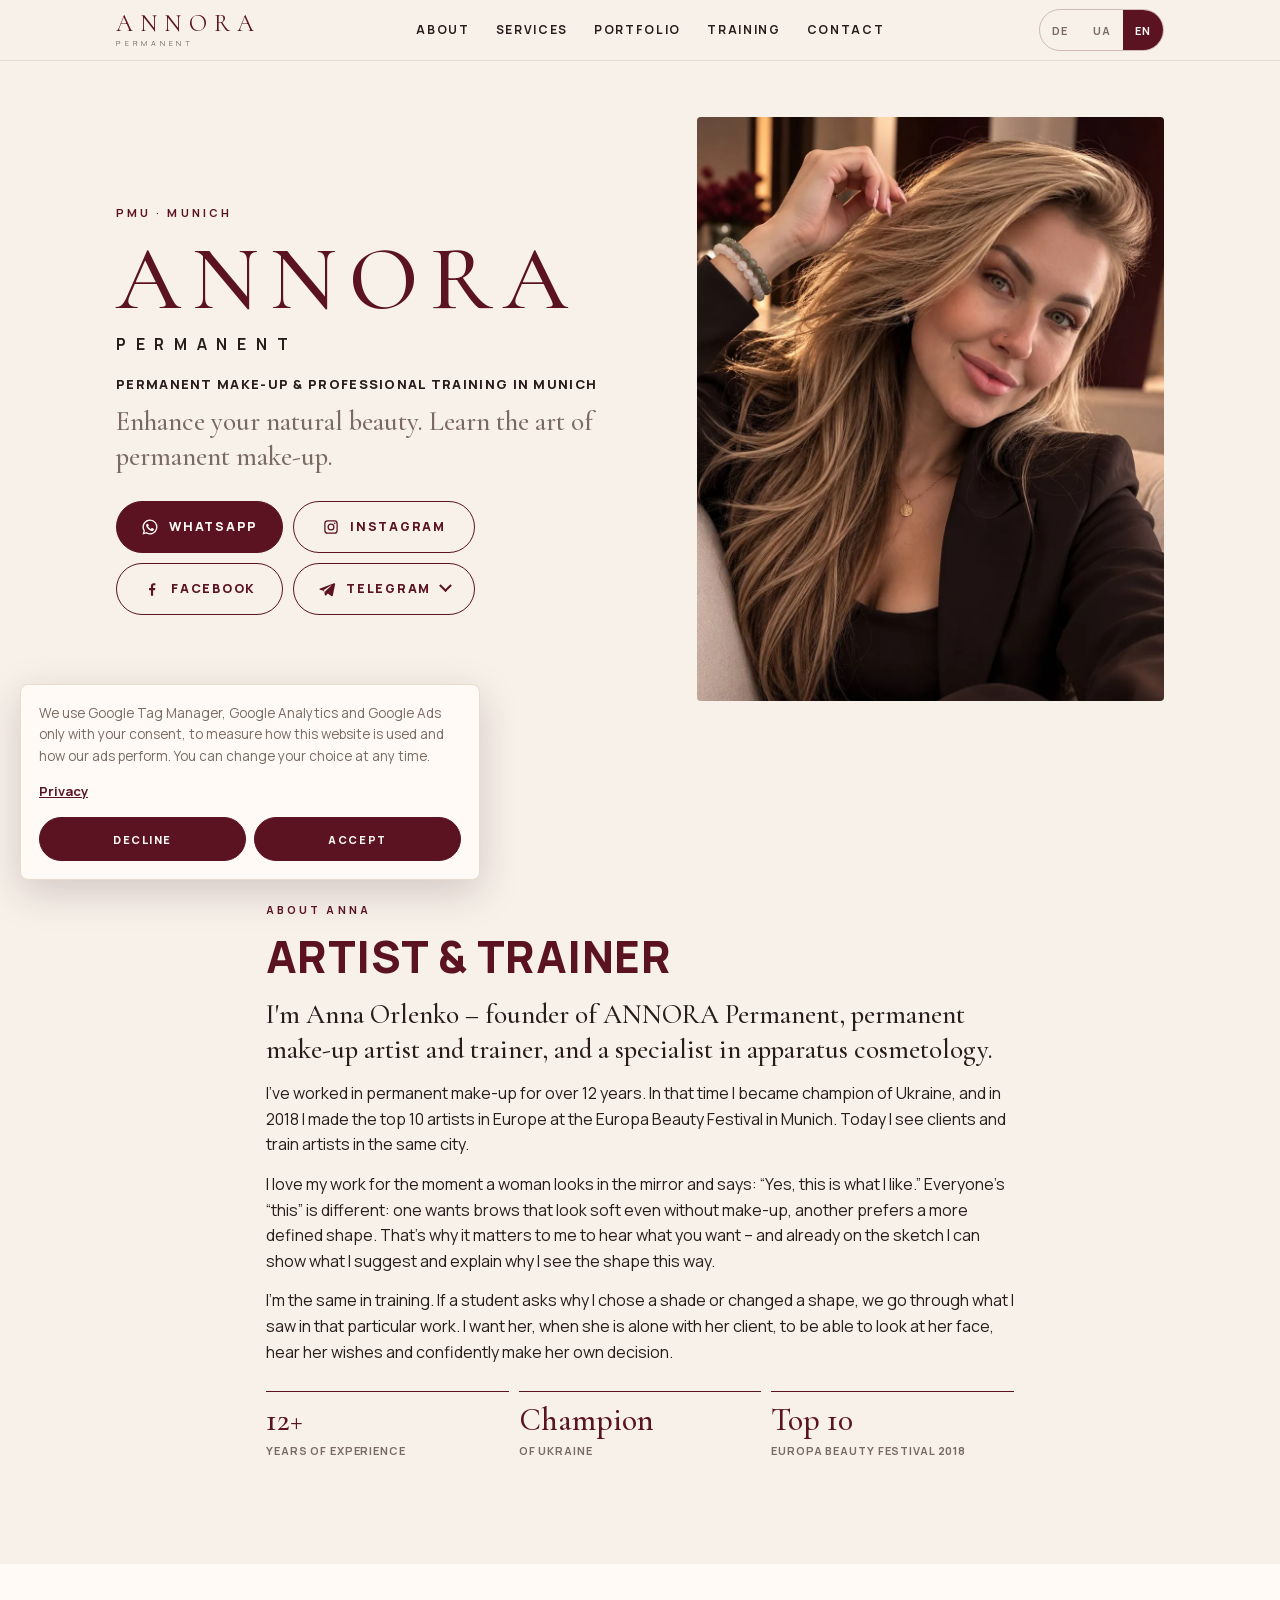
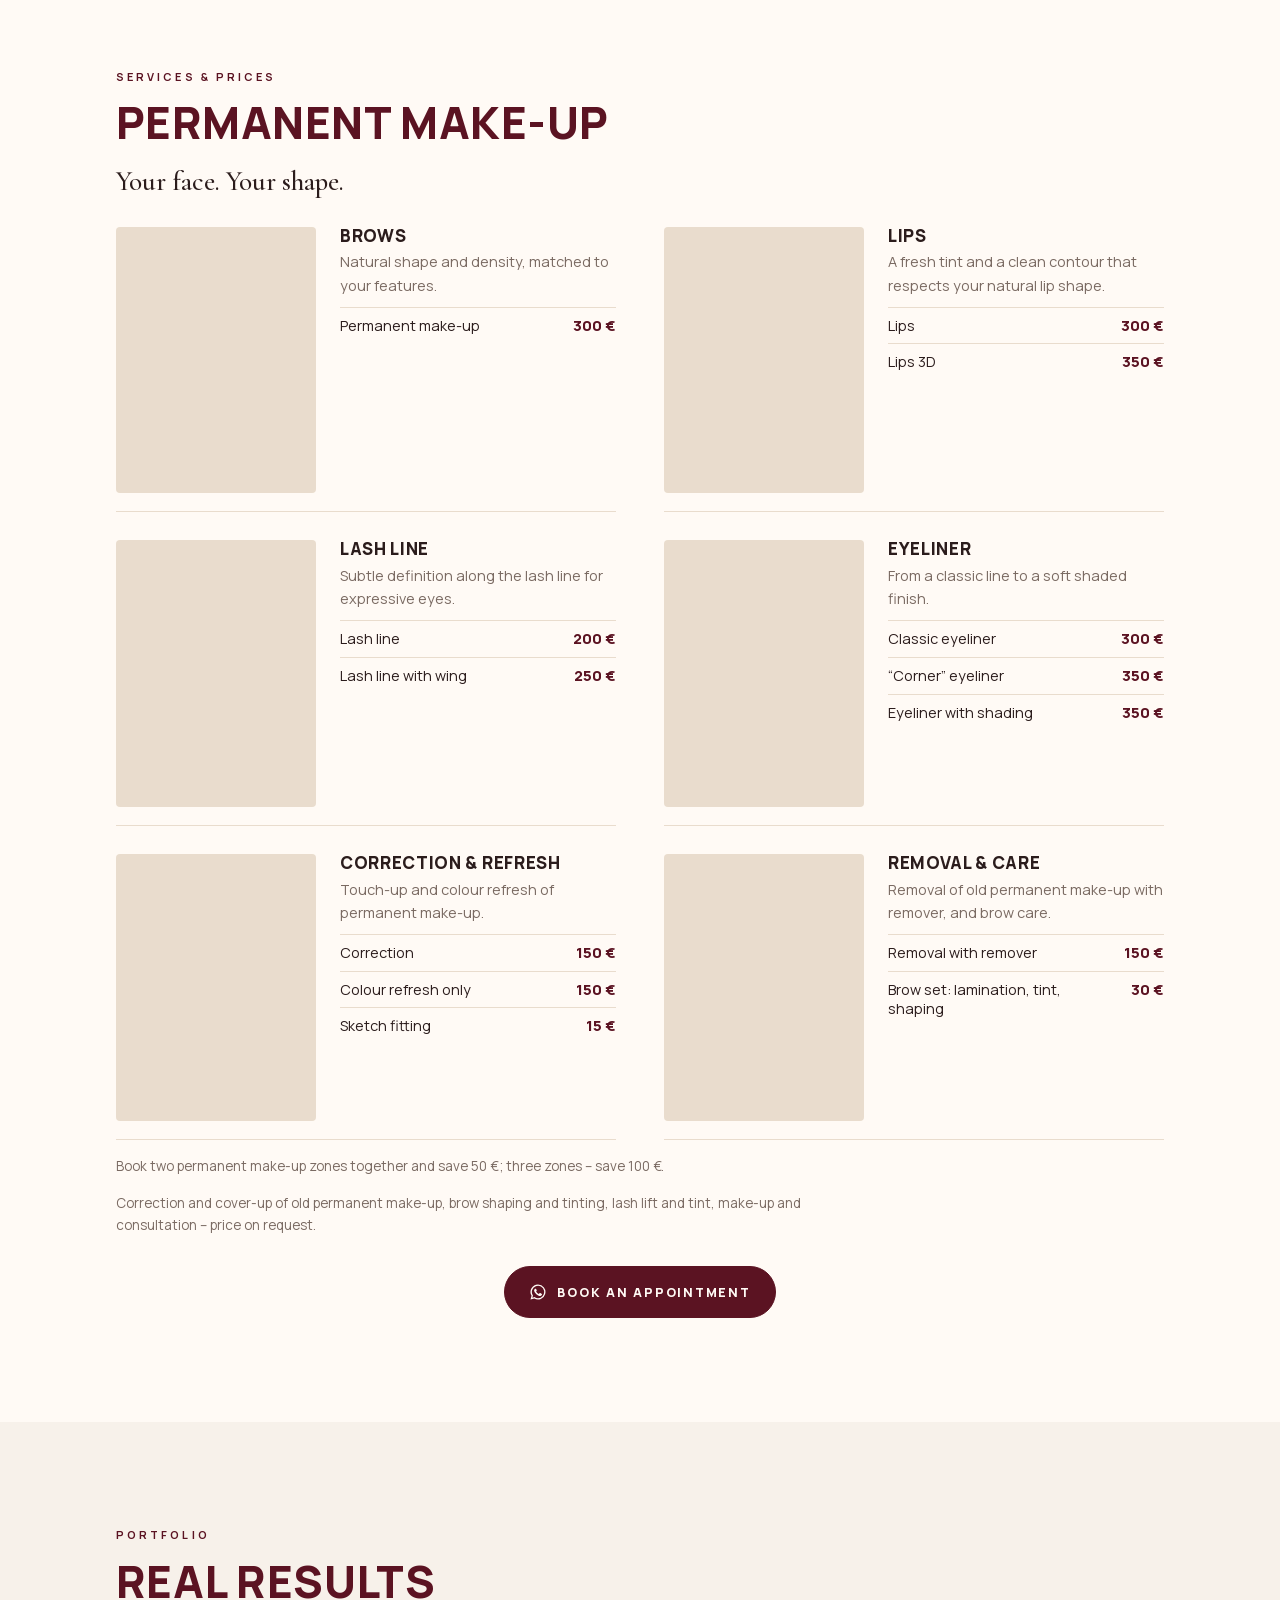
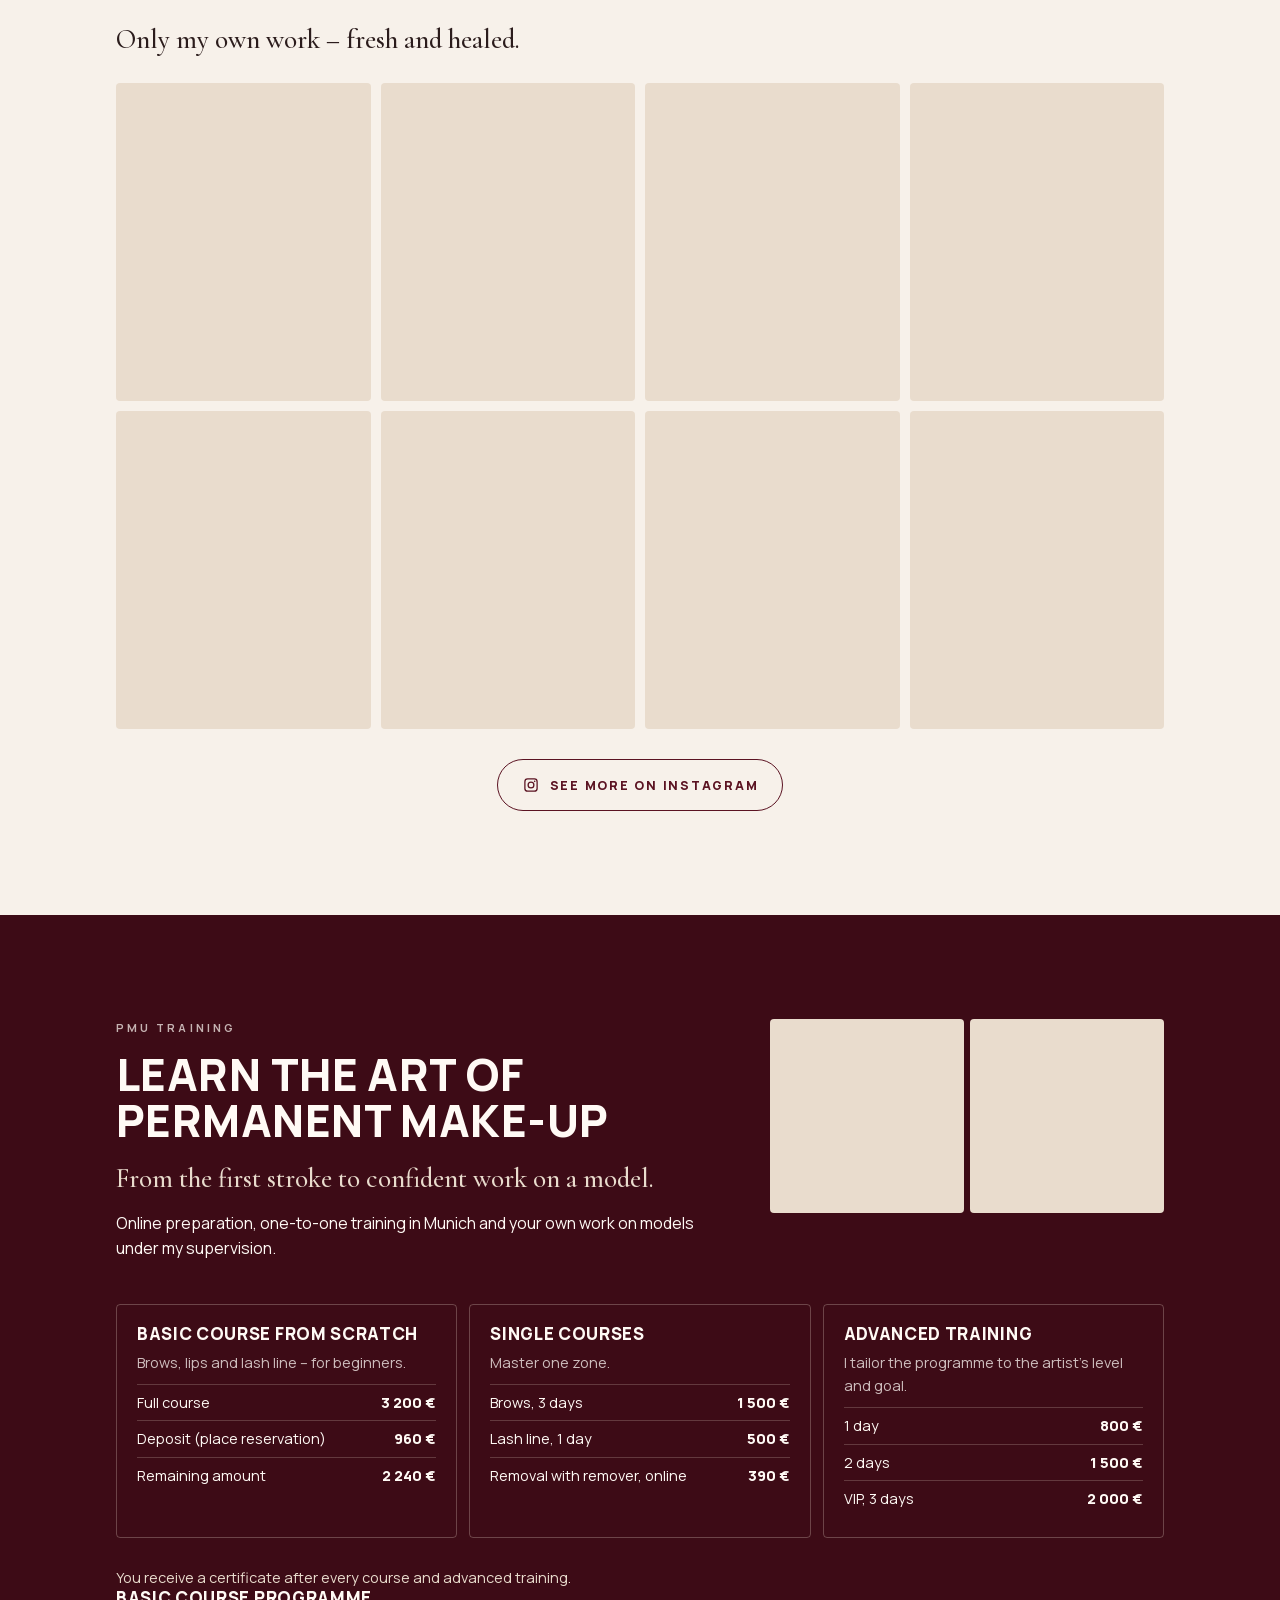
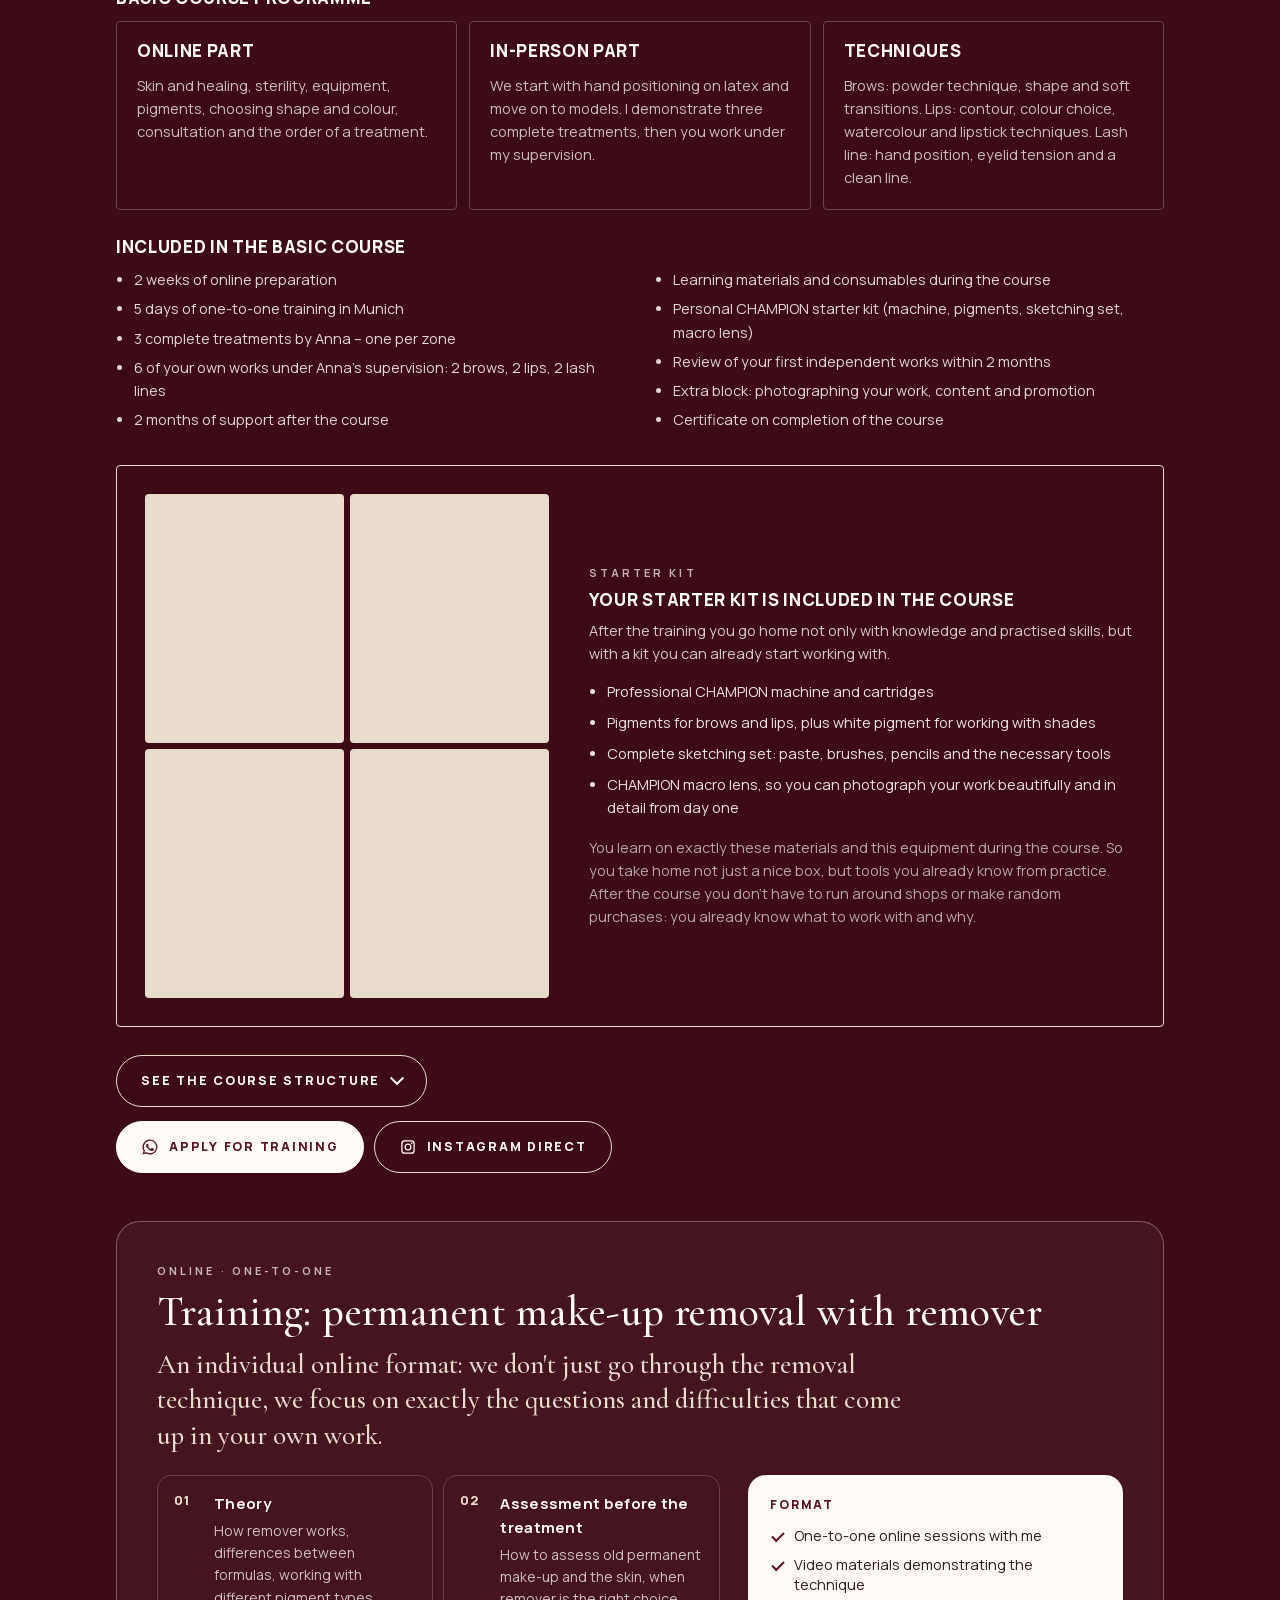
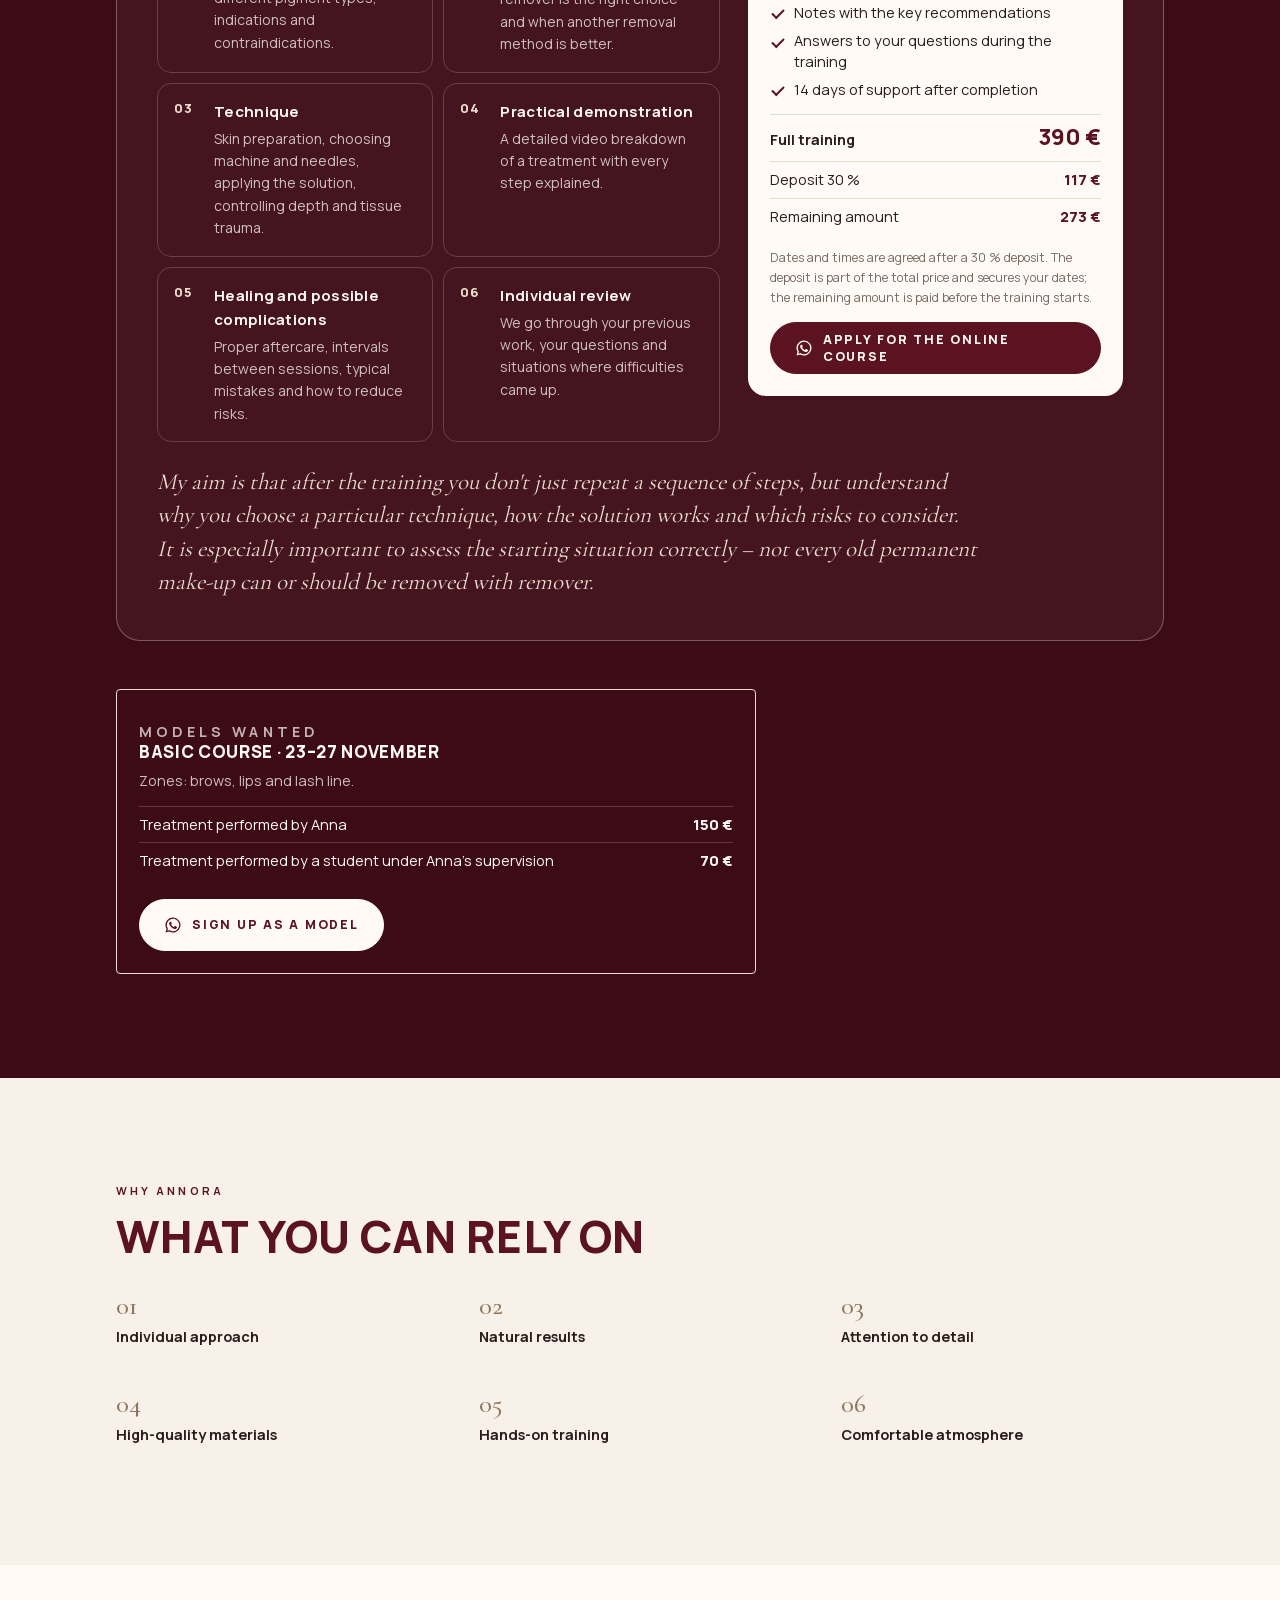
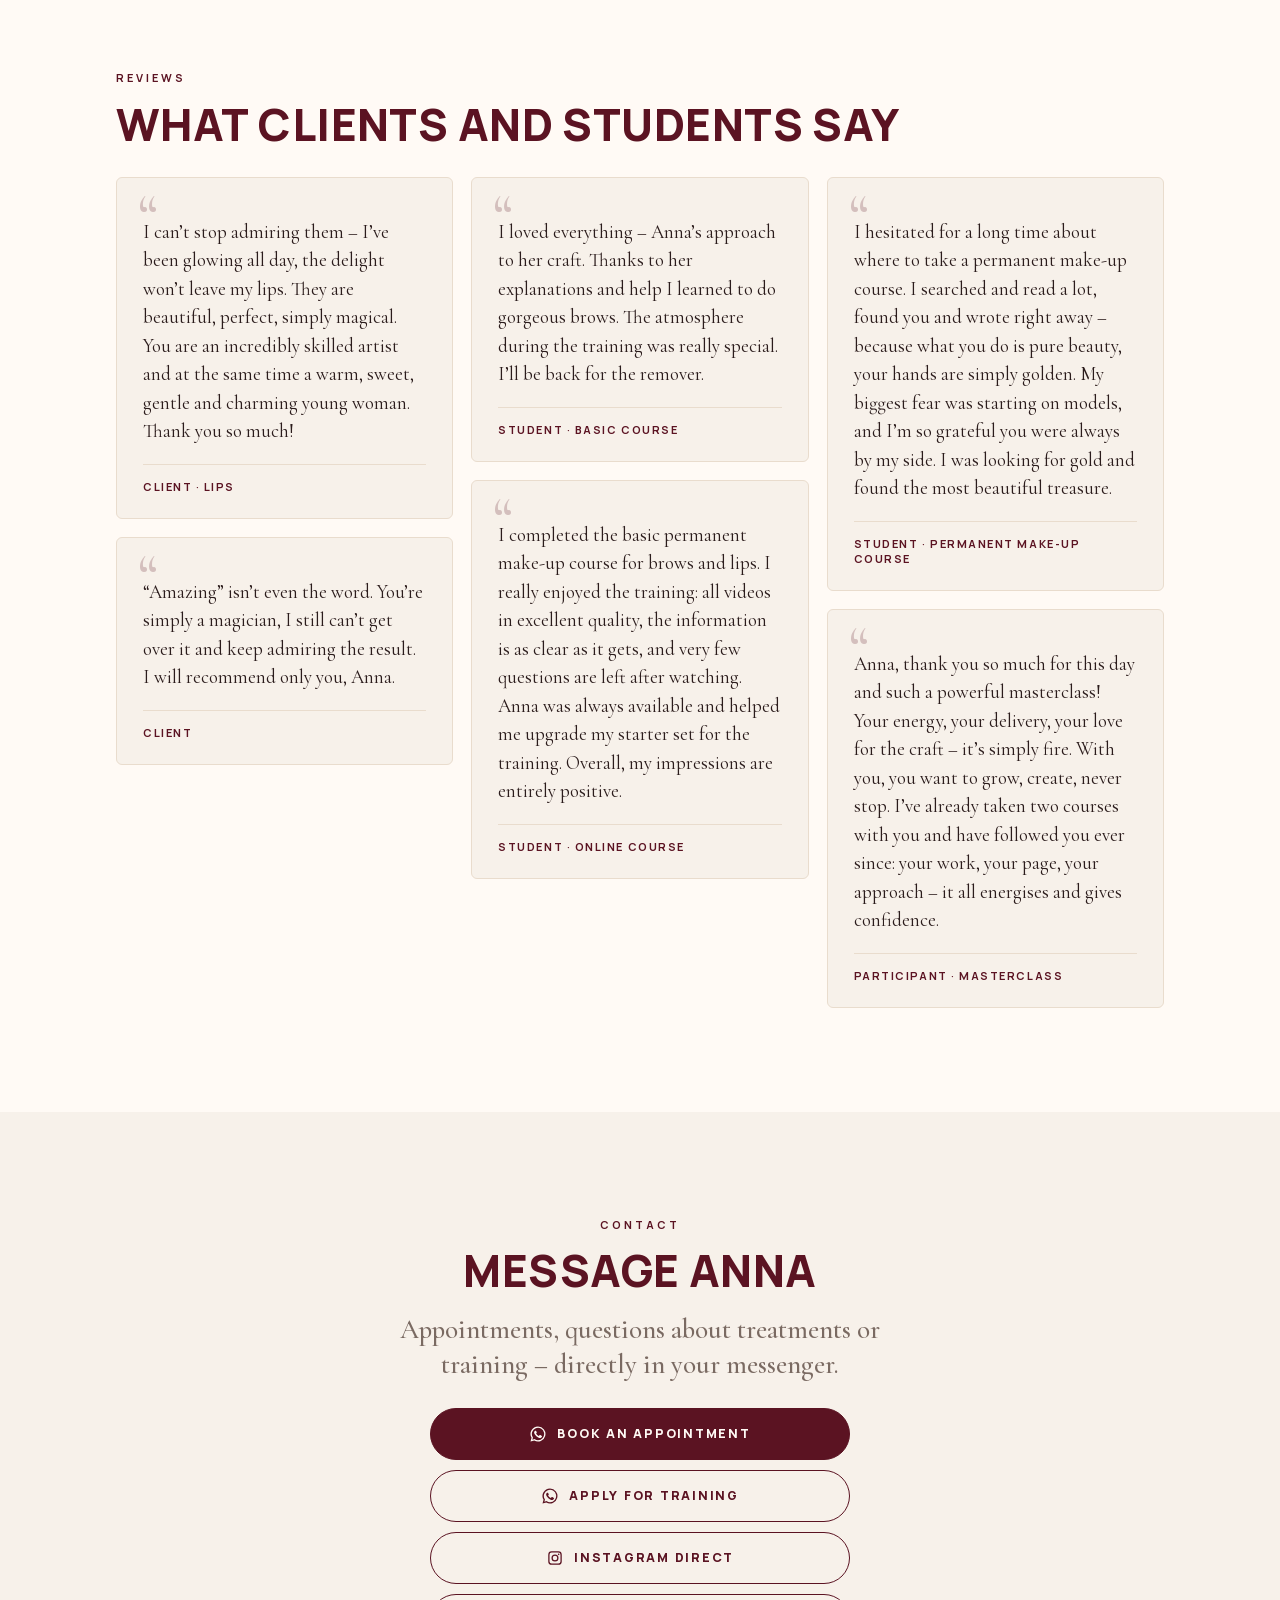
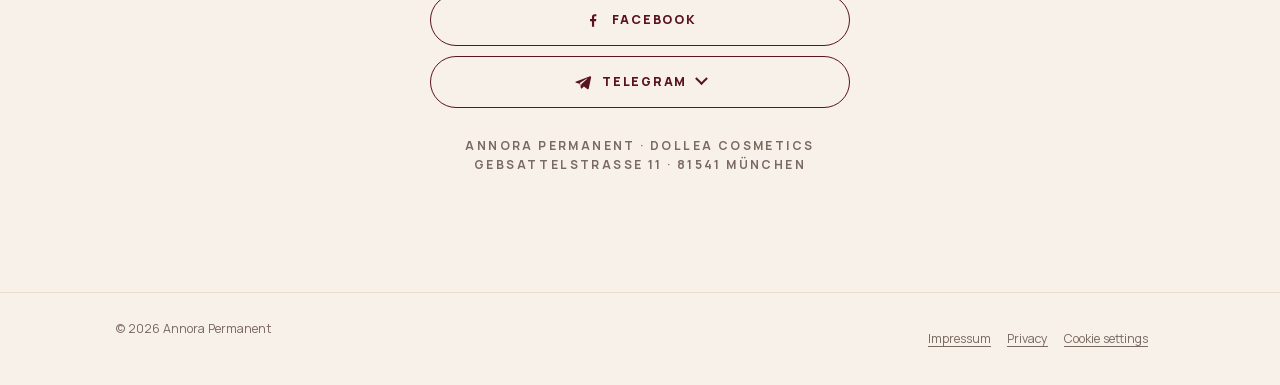
==== commit aaf4a27e: "Online training: removal with remover (390 €) Co-Authored-By: Claude Opus 5.5 <noreply@anthropic.com" ====
--- a/index.html
+++ b/index.html
@@ -10,7 +10,7 @@
 <meta name="description" content="Permanent Make-up in München: Augenbrauen, Lippen, Wimpernkranz, Korrektur und Entfernung. PMU Ausbildung für Einsteiger und Profis bei Anna – über 12 Jahre Erfahrung.">
 <link rel="preload" href="fonts/manrope-latin-0.woff2" as="font" type="font/woff2" crossorigin>
 <link rel="preload" href="fonts/cormorant-garamond-latin-0.woff2" as="font" type="font/woff2" crossorigin>
-<link rel="stylesheet" href="styles.css?v=20261117e">
+<link rel="stylesheet" href="styles.css?v=20261118a">
 </head>
 <body>
 
@@ -149,6 +149,22 @@
       <a class="btn light solid" data-channel="whatsapp" data-intent="training"><svg><use href="#i-wa"/></svg><span data-i18n="cta.apply"></span></a>
       <a class="btn light" data-channel="instagram" data-intent="training"><svg><use href="#i-ig"/></svg>Instagram Direct</a>
     </div>
+    <div class="online" id="remover">
+      <p class="eyebrow" data-i18n="remover.eyebrow"></p>
+      <h3 class="online-title" data-i18n="remover.title"></h3>
+      <p class="lead" data-i18n="remover.lead"></p>
+      <div class="online-grid">
+        <ol class="mods" id="remMods"></ol>
+        <aside class="online-side">
+          <h4 data-i18n="remover.formatTitle"></h4>
+          <ul class="checks" id="remFormat"></ul>
+          <div id="remPrice"></div>
+          <p class="fine" data-i18n="remover.terms"></p>
+          <a class="btn solid" data-channel="whatsapp" data-intent="remover"><svg><use href="#i-wa"/></svg><span data-i18n="remover.cta"></span></a>
+        </aside>
+      </div>
+      <p class="online-goal" data-i18n="remover.goal"></p>
+    </div>
     <div class="models">
       <p class="eyebrow" data-i18n="training.modelsEyebrow"></p>
       <h3 data-i18n="training.modelsTitle"></h3>
@@ -227,6 +243,6 @@
   <symbol id="i-fb" viewBox="0 0 24 24"><path d="M13.500 21v-7.500h2.500l.4-3h-2.900V8.600c0-.9.300-1.500 1.500-1.500h1.500V4.400A21 21 0 0 0 14.300 4.300c-2.200 0-3.700 1.300-3.700 3.800v2.400H8v3h2.600V21h2.900Z"/></symbol>
 </svg>
 
-<script src="app.js?v=20261117e" defer></script>
+<script src="app.js?v=20261118a" defer></script>
 </body>
 </html>
--- a/styles.css
+++ b/styles.css
@@ -201,6 +201,32 @@
 .promo .btn{min-width:240px}
 .rows b.deal s{color:var(--muted);font-weight:600;margin-right:2px}
 .training .cert{color:var(--sand);font-size:14.5px;margin:18px 0 0}
+/* онлайн-курс по ремуверу */
+.online{border:1px solid rgba(233,220,205,.35);border-radius:24px;padding:26px 18px;margin:0 0 48px;background:rgba(255,250,245,.04);scroll-margin-top:90px}
+.online .eyebrow{margin:0 0 10px}
+.online-title{margin:0 0 12px;text-transform:none;font-family:var(--serif);font-weight:500;font-size:clamp(28px,6.5vw,42px);line-height:1.1;letter-spacing:.01em;color:var(--paper)}
+.online .lead{margin:0 0 22px;max-width:760px}
+.online-grid{display:grid;gap:22px}
+.mods{list-style:none;margin:0;padding:0;counter-reset:m;display:grid;gap:10px}
+.mods li{counter-increment:m;position:relative;padding:16px 16px 16px 56px;border:1px solid rgba(233,220,205,.22);border-radius:14px}
+.mods li::before{content:counter(m,decimal-leading-zero);position:absolute;left:16px;top:16px;font:800 13px/1.3 var(--sans);letter-spacing:.08em;color:var(--sand)}
+.mods h4{margin:0 0 4px;font-size:15px;letter-spacing:.02em;color:var(--paper)}
+.mods p{margin:0;font-size:14px;color:rgba(255,250,245,.75)}
+.online-side{align-self:start;display:grid;gap:14px;background:var(--paper);color:var(--ink);border-radius:18px;padding:22px}
+.online-side h4{margin:0;font:800 12px/1.3 var(--sans);letter-spacing:.16em;text-transform:uppercase;color:var(--wine)}
+.checks{list-style:none;margin:0;padding:0;display:grid;gap:8px;font-size:14.5px;line-height:1.4}
+.checks li{position:relative;padding-left:24px}
+.checks li::before{content:"";position:absolute;left:2px;top:.42em;width:10px;height:5px;border-left:2px solid var(--wine);border-bottom:2px solid var(--wine);transform:rotate(-45deg)}
+.training .online-side .rows{margin:0}
+.training .online-side .rows li{border-color:var(--sand);color:var(--ink)}
+.training .online-side .rows b{color:var(--wine)}
+.training .online-side .rows li:first-child{font-weight:700}
+.training .online-side .rows li:first-child b{font-size:22px}
+.training .online-side .fine{color:var(--muted);margin:0;font-size:12.5px}
+.online-side .btn{width:100%}
+.online-goal{margin:24px 0 0;max-width:820px;font-family:var(--serif);font-style:italic;font-size:clamp(19px,4.6vw,23px);line-height:1.45;color:var(--sand)}
+@media(min-width:760px){.online{padding:40px}.online-grid{grid-template-columns:1.5fr 1fr;gap:28px}}
+@media(min-width:1100px){.mods{grid-template-columns:1fr 1fr}}
 .note{background:#fff3cd;color:#5c4400;font-size:12.5px;text-align:center;padding:8px var(--pad)}
 
 @media(min-width:760px){
